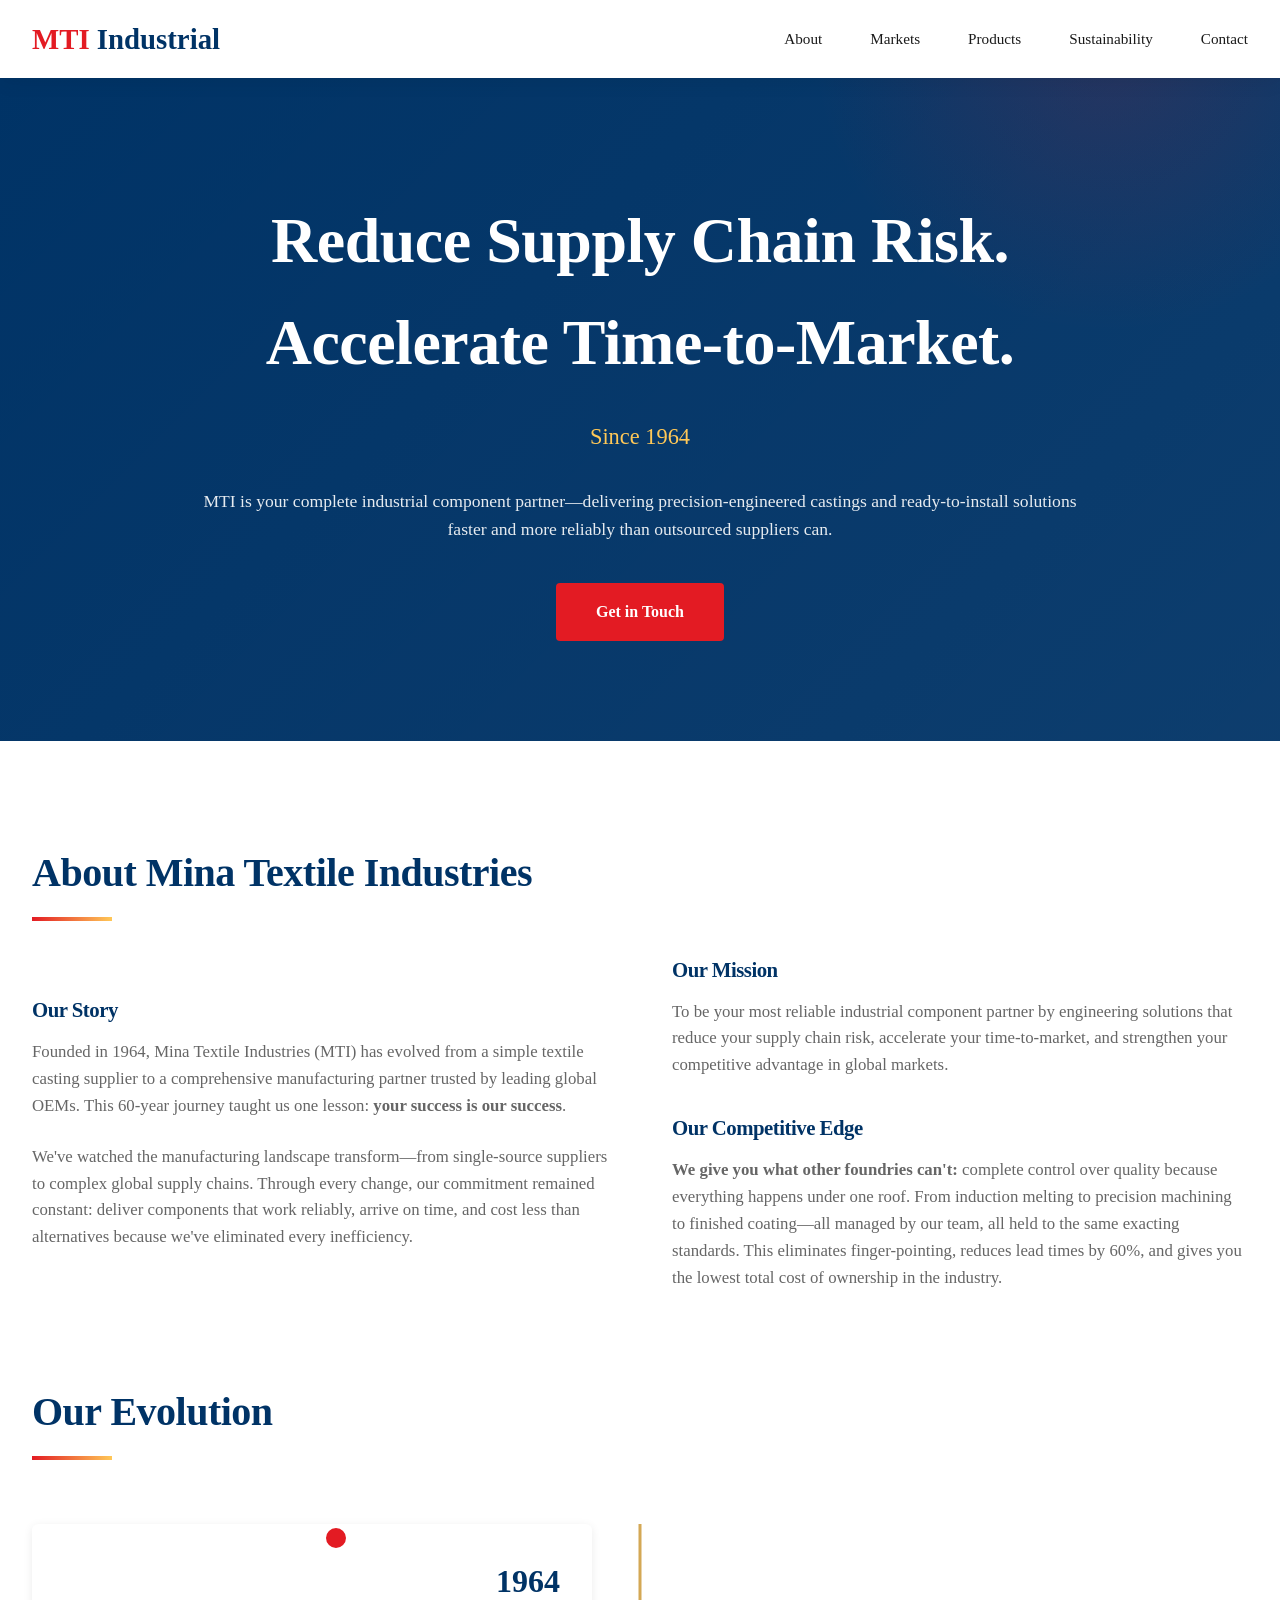
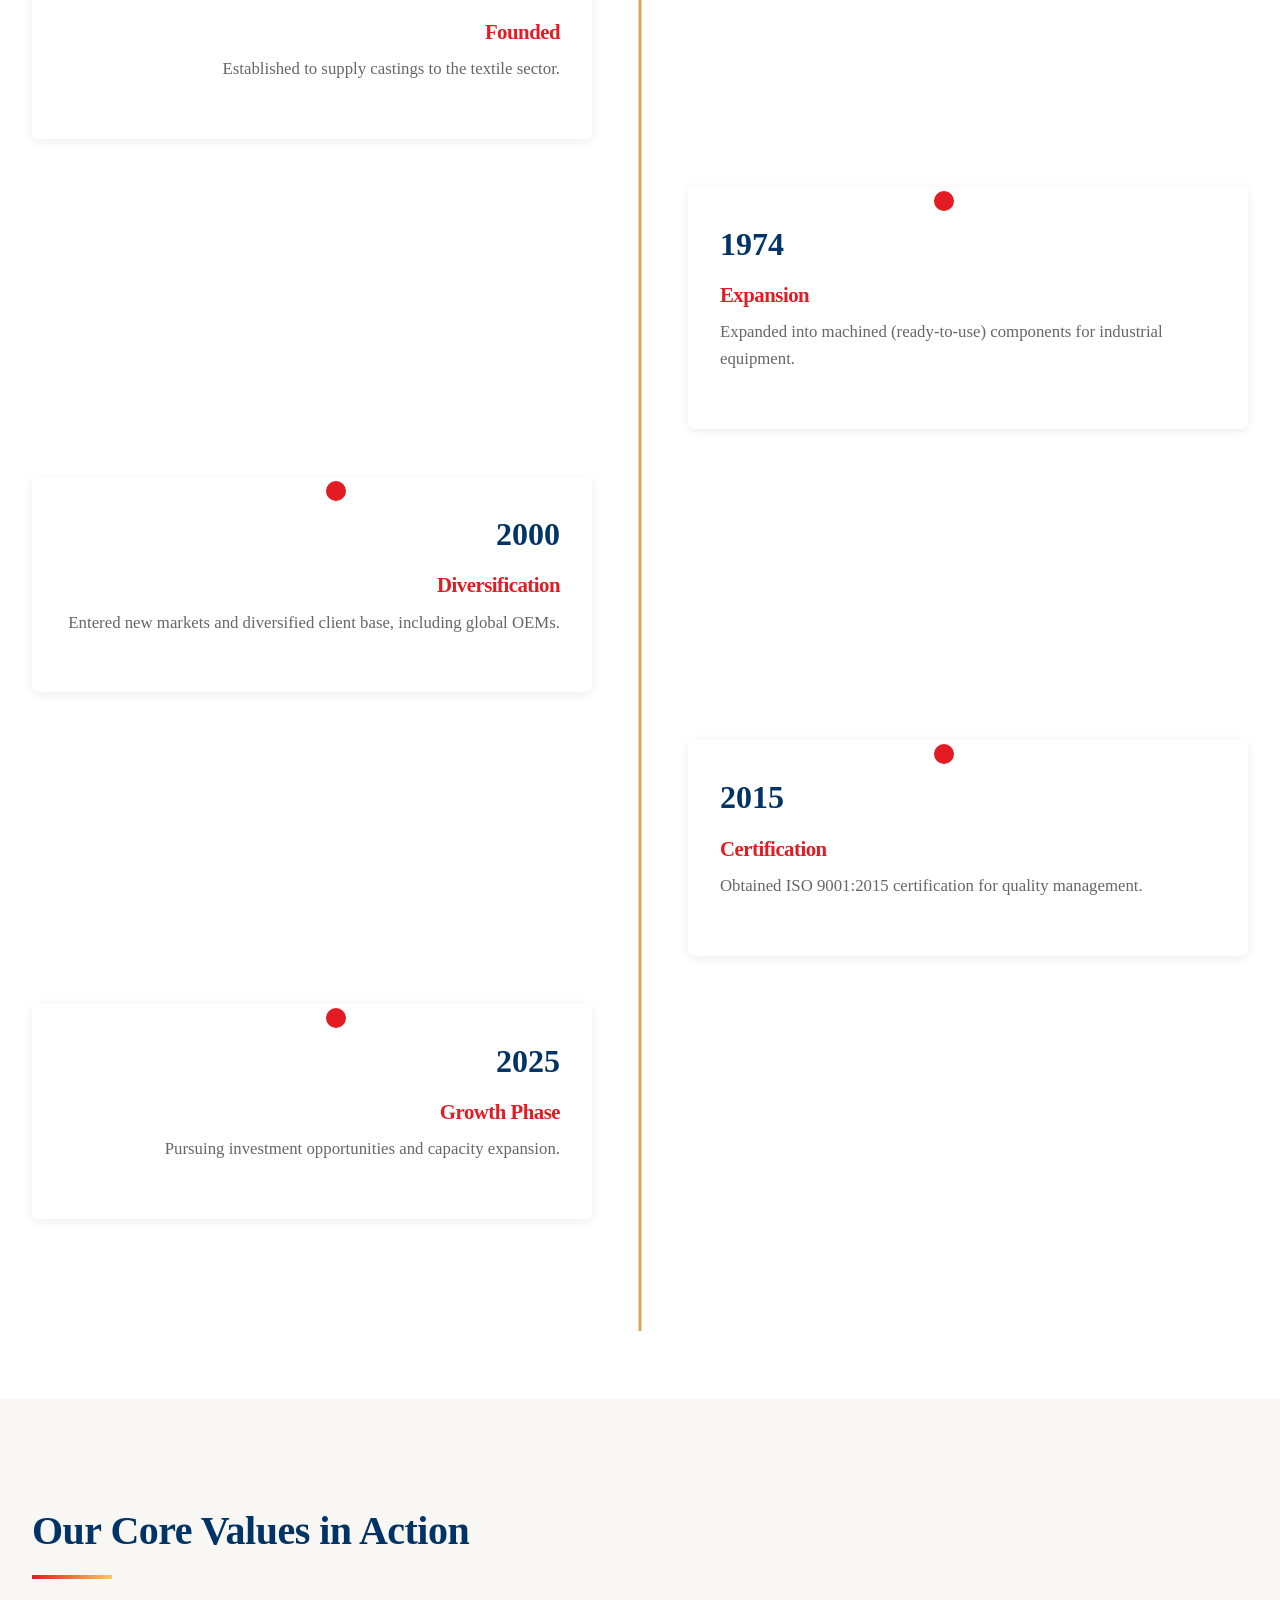
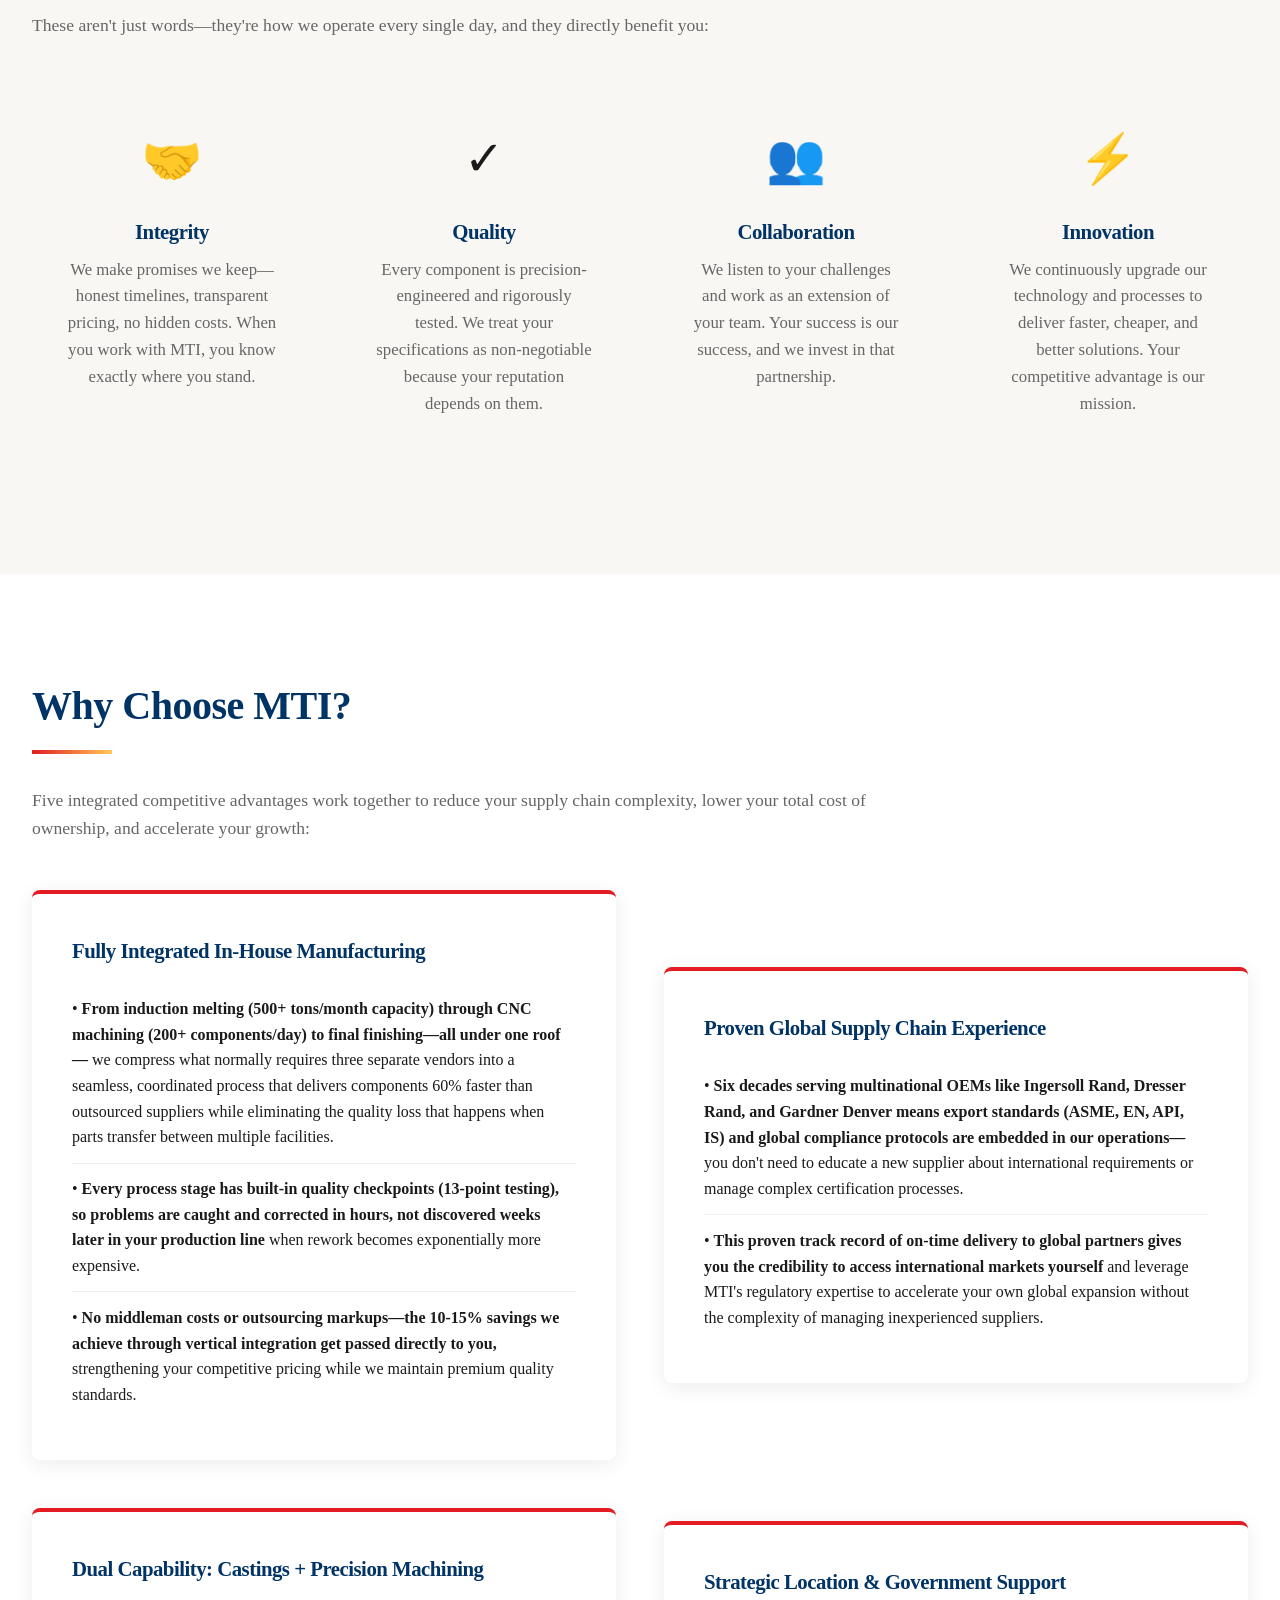
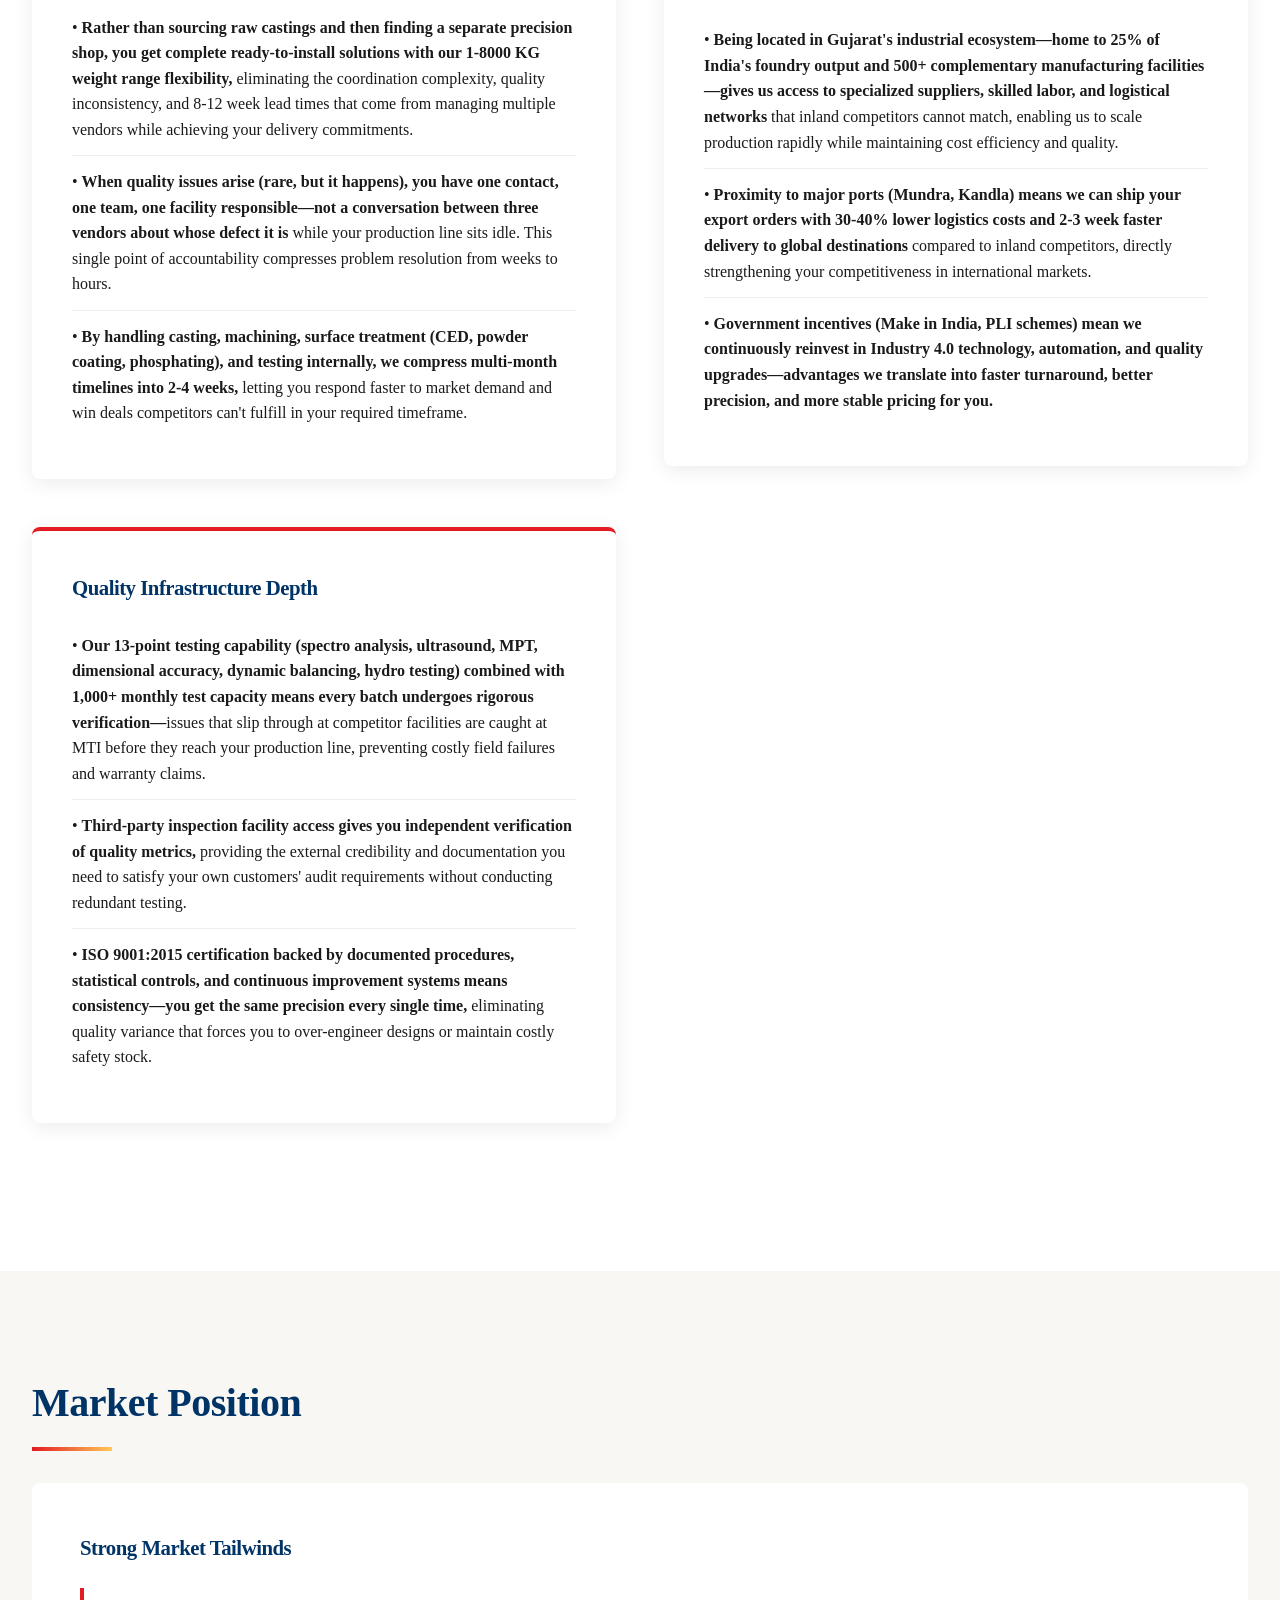
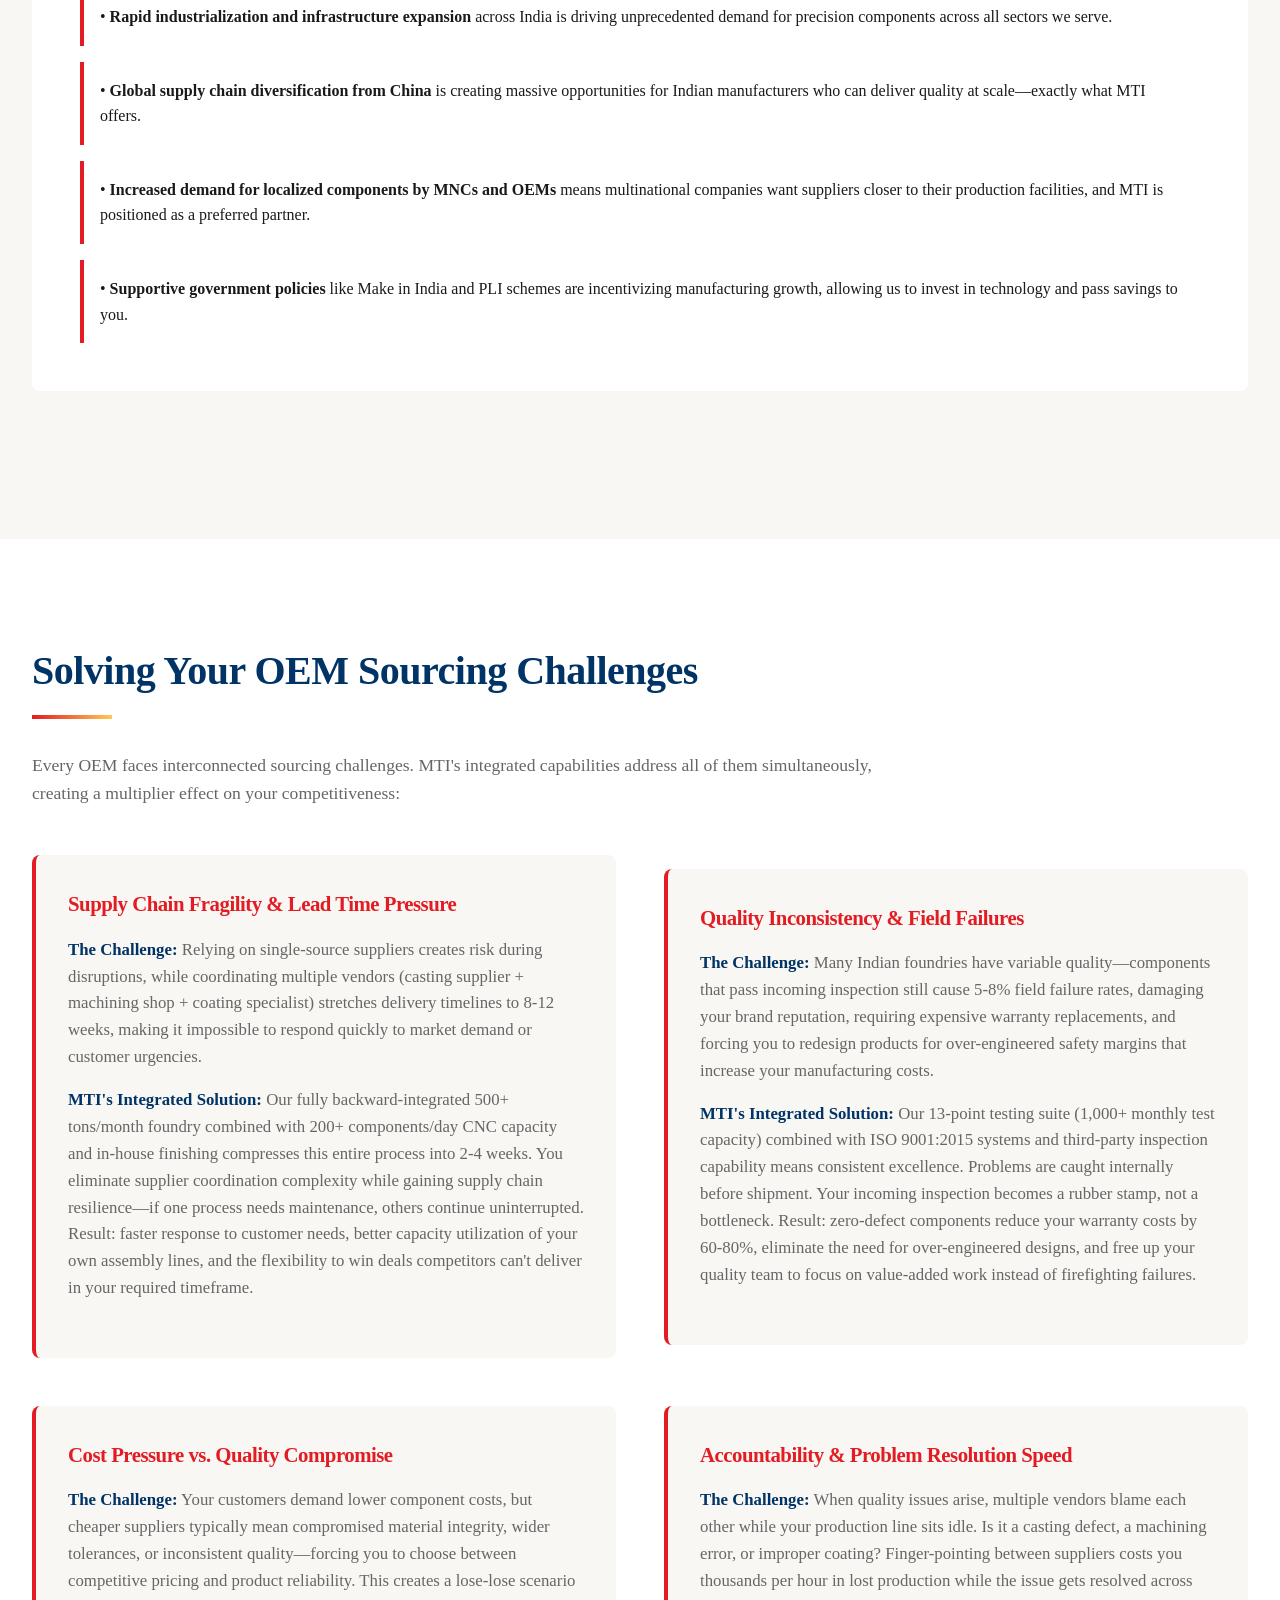
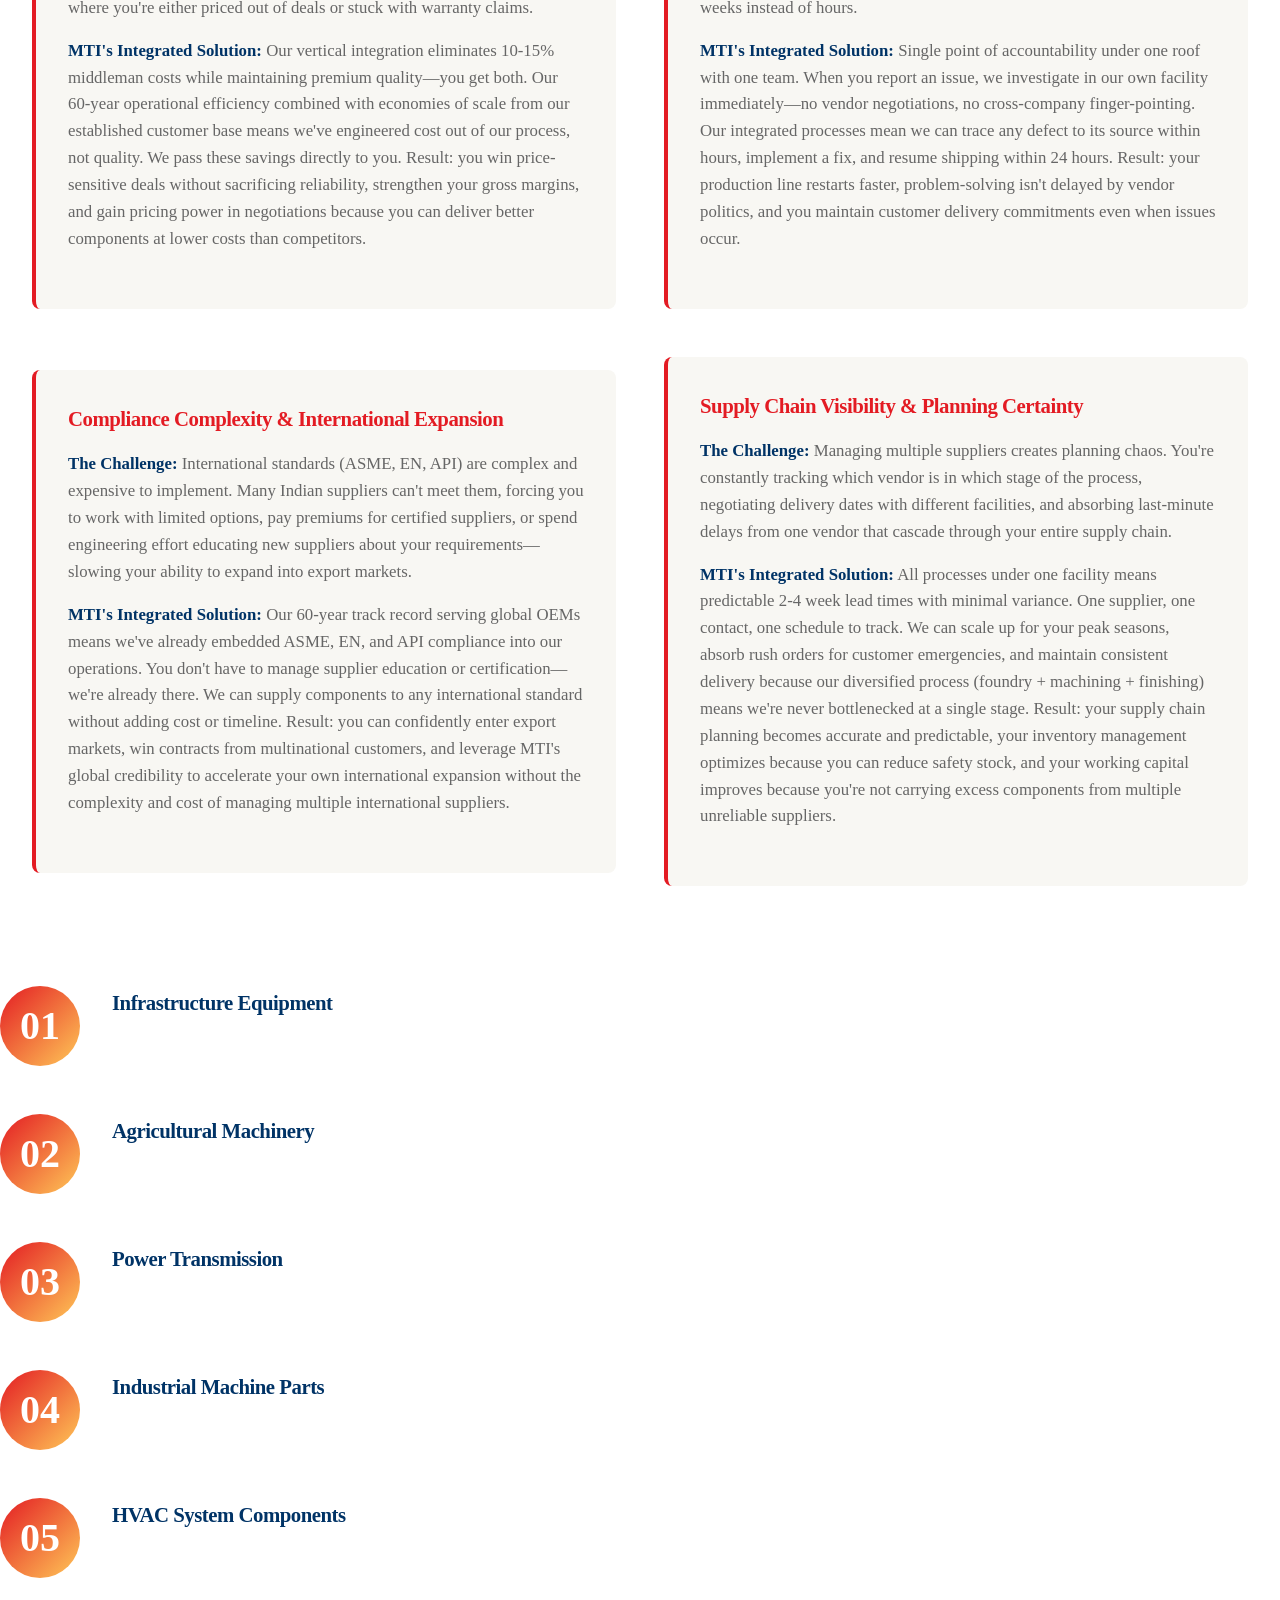
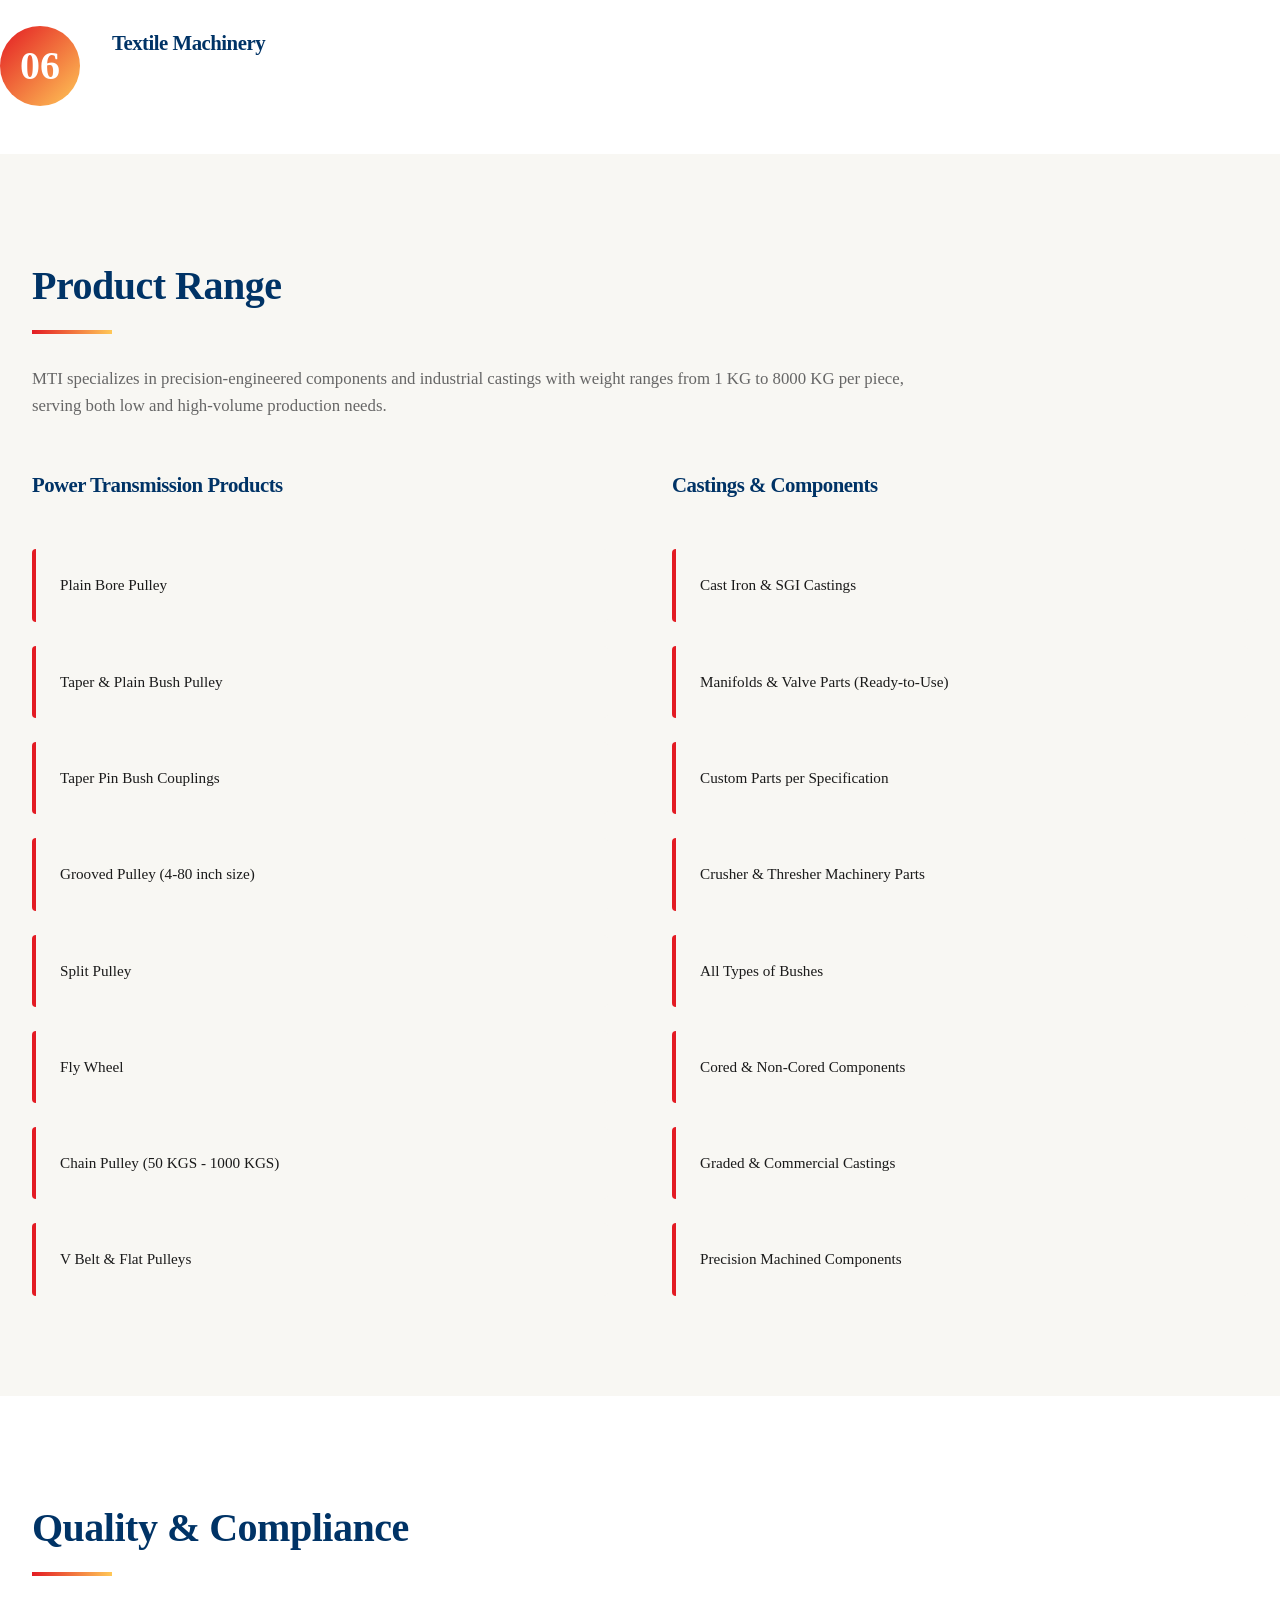
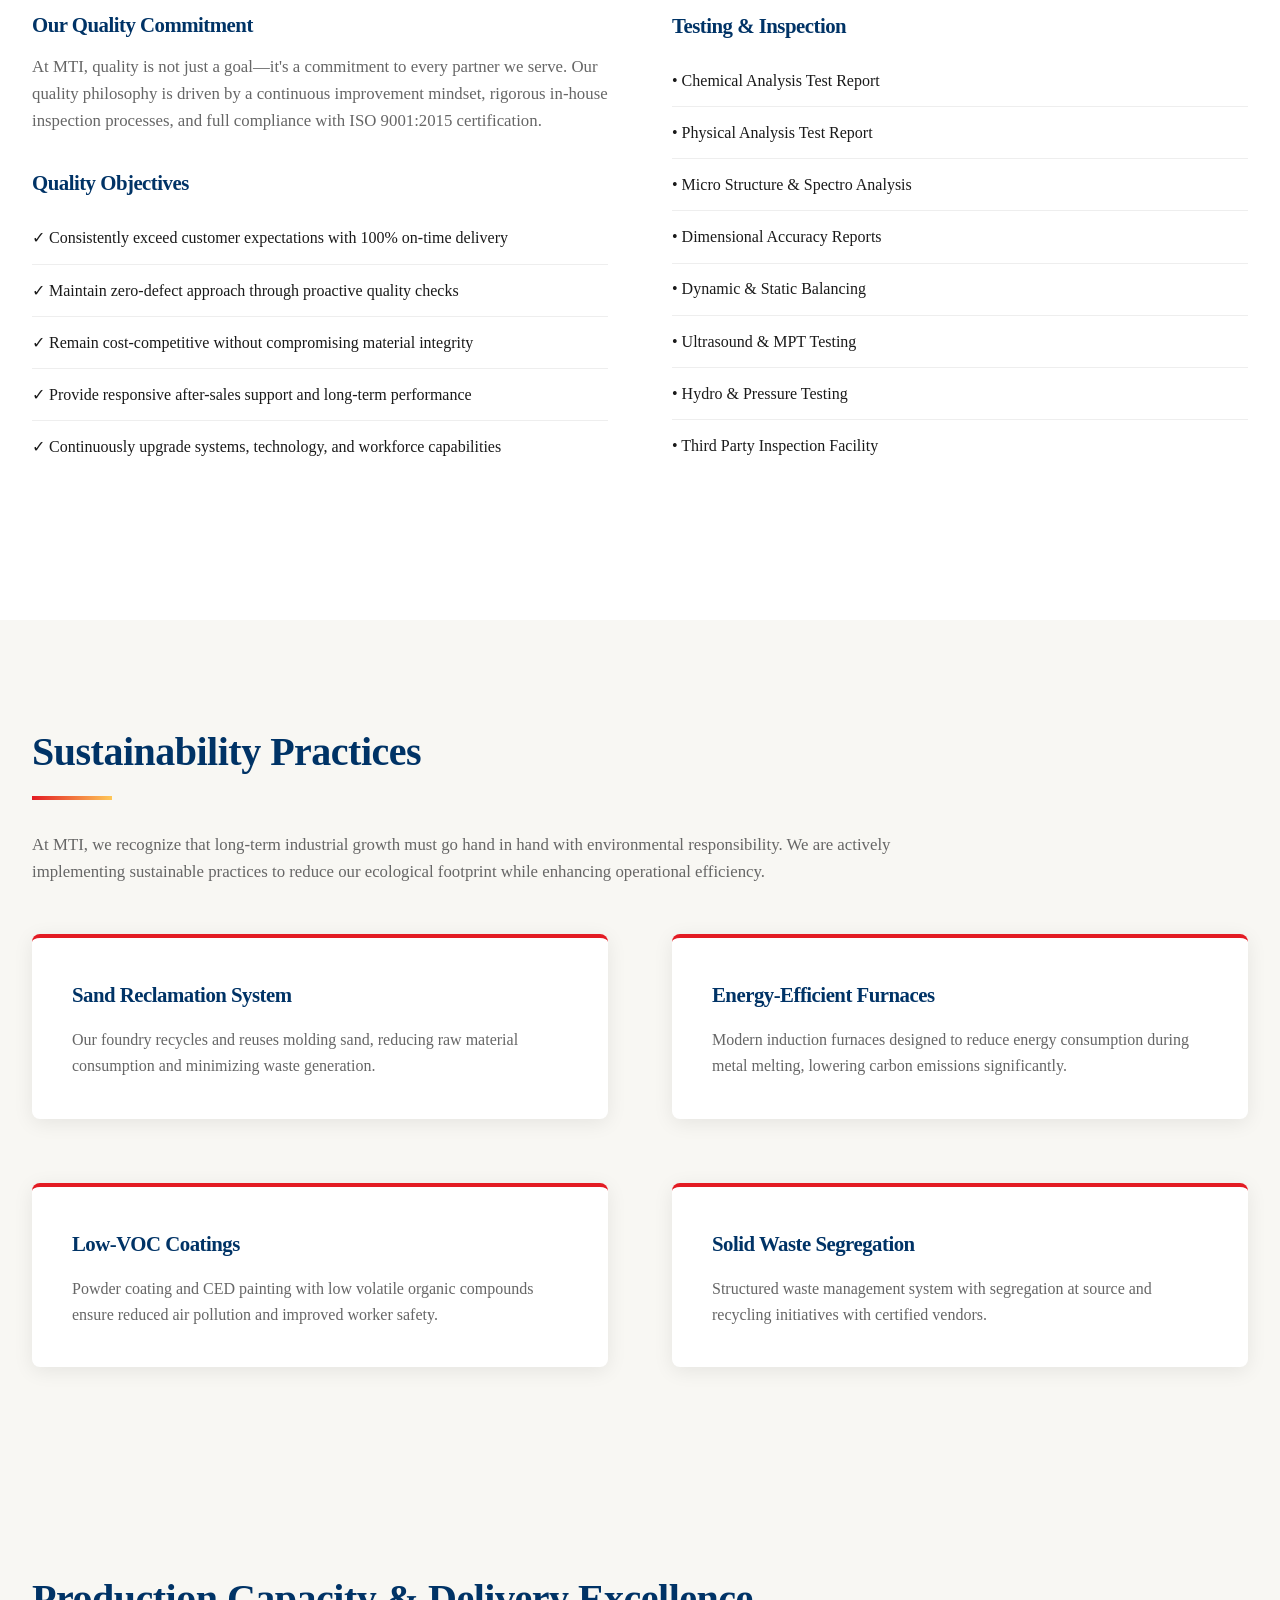
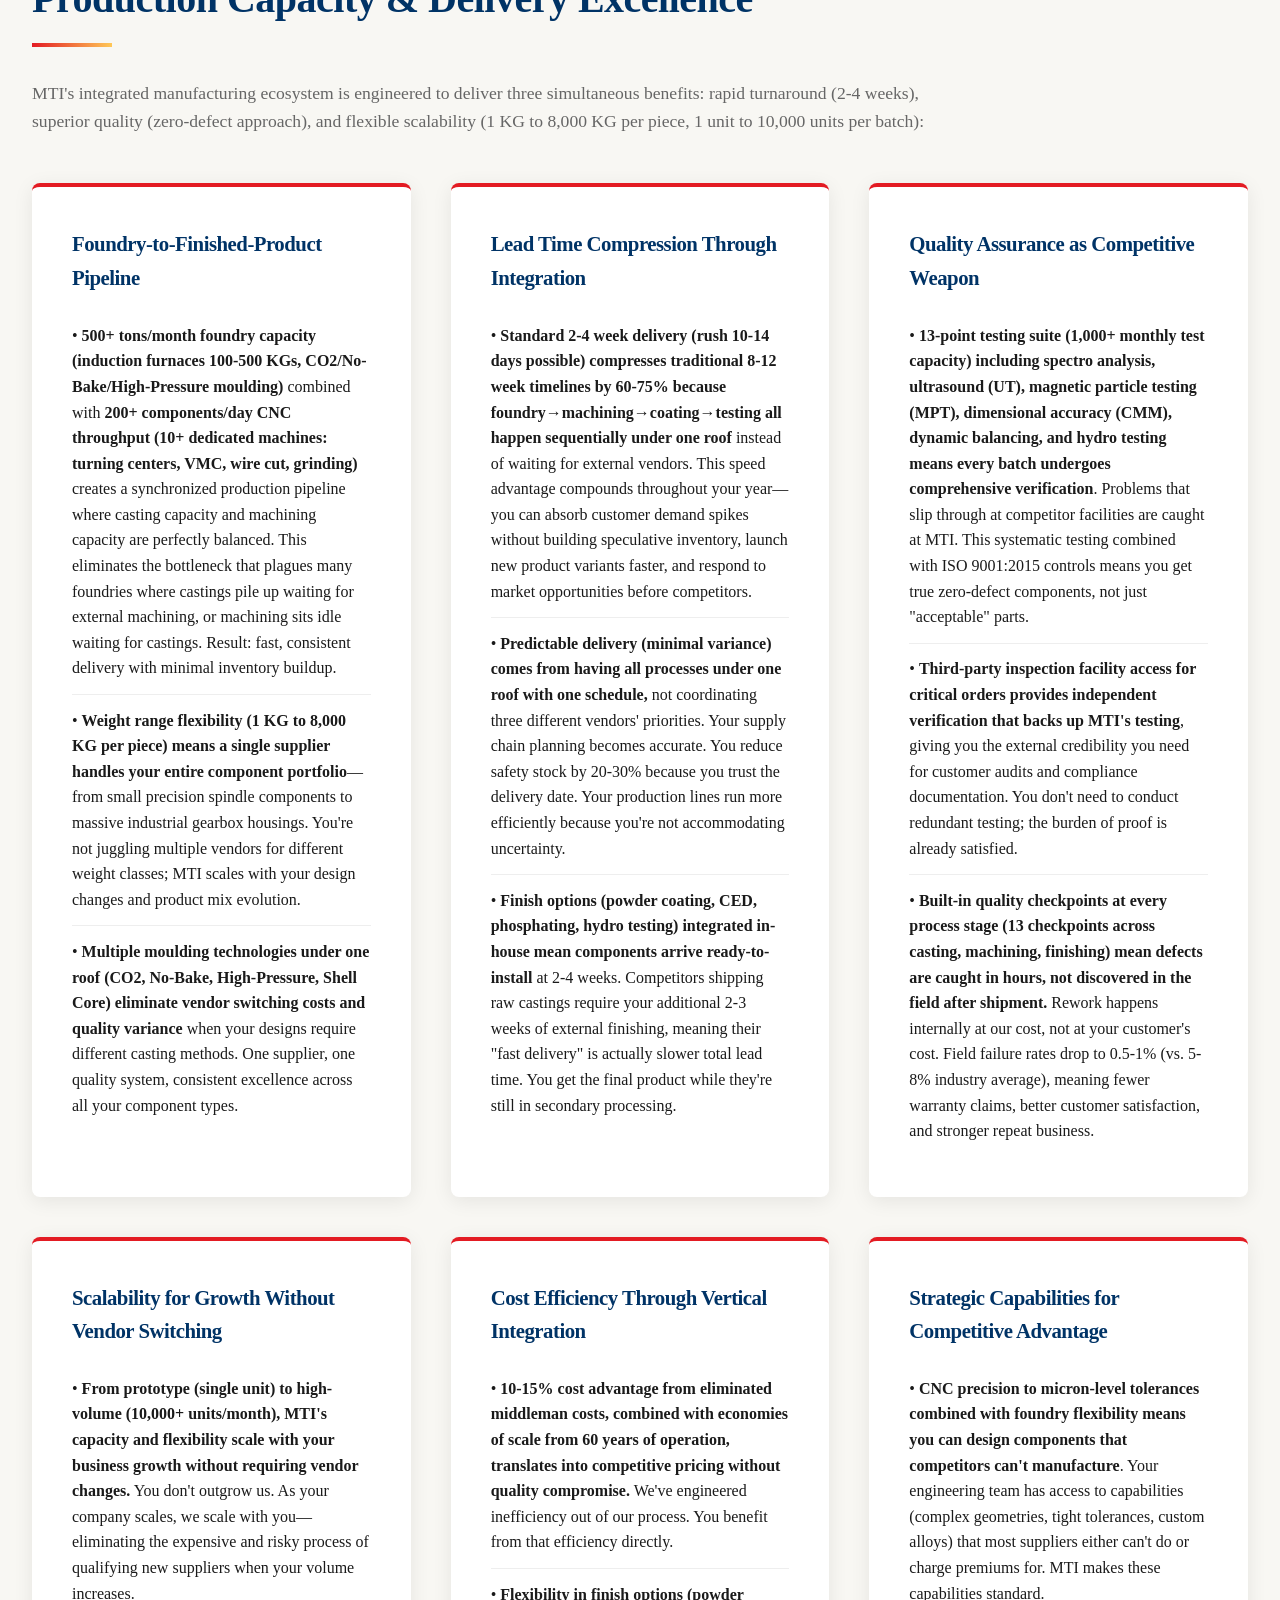
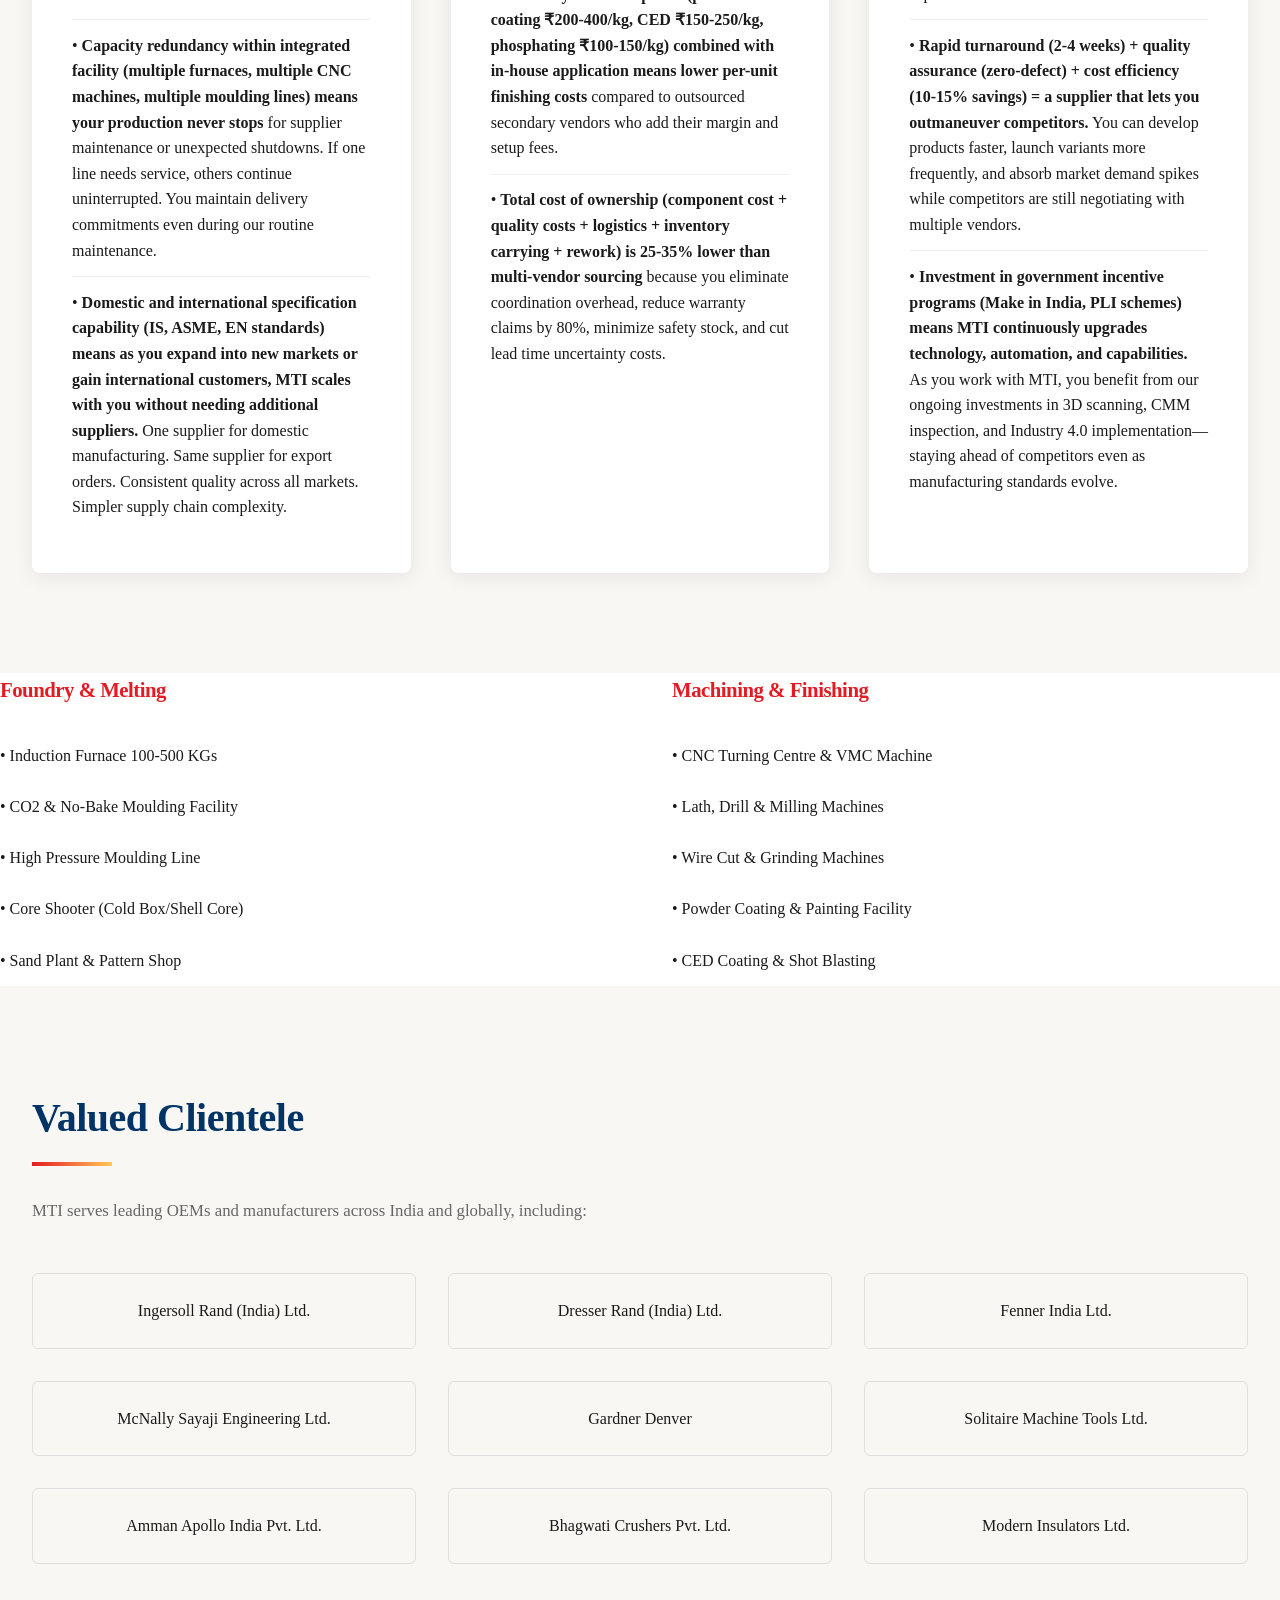
==== index.html @ b4ced125 "Rename mti-website.html to index.html" ====
<!DOCTYPE html>
<html lang="en">
<head>
    <meta charset="UTF-8">
    <meta name="viewport" content="width=device-width, initial-scale=1.0">
    <title>Mina Textile Industries - Precision Engineering & Industrial Castings</title>
    <style>
        * {
            margin: 0;
            padding: 0;
            box-sizing: border-box;
        }

        :root {
            --red: #E31B23;
            --blue: #003366;
            --gold: #D4A855;
            --light-gold: #FFC857;
            --dark-bg: #f8f7f3;
            --white: #ffffff;
            --text-dark: #1a1a1a;
            --text-light: #666;
        }

        body {
            font-family: 'Georgia', serif;
            line-height: 1.6;
            color: var(--text-dark);
            background: var(--white);
            overflow-x: hidden;
        }

        /* Typography */
        h1, h2, h3 {
            font-weight: 700;
            letter-spacing: -0.5px;
        }

        h1 {
            font-size: 3.5rem;
            color: var(--blue);
            margin-bottom: 1rem;
        }

        h2 {
            font-size: 2.5rem;
            color: var(--blue);
            margin-bottom: 2rem;
            position: relative;
            padding-bottom: 1rem;
        }

        h2::after {
            content: '';
            position: absolute;
            bottom: 0;
            left: 0;
            width: 80px;
            height: 4px;
            background: linear-gradient(90deg, var(--red) 0%, var(--light-gold) 100%);
        }

        h3 {
            font-size: 1.3rem;
            color: var(--blue);
            margin-bottom: 0.8rem;
        }

        p {
            font-size: 1.05rem;
            color: var(--text-light);
            margin-bottom: 1.5rem;
        }

        /* Navigation */
        nav {
            position: fixed;
            top: 0;
            width: 100%;
            background: var(--white);
            box-shadow: 0 2px 20px rgba(0,0,0,0.08);
            z-index: 1000;
            padding: 1rem 0;
        }

        .nav-container {
            max-width: 1400px;
            margin: 0 auto;
            padding: 0 2rem;
            display: flex;
            justify-content: space-between;
            align-items: center;
        }

        .logo {
            font-size: 1.8rem;
            font-weight: 800;
            color: var(--red);
            text-decoration: none;
        }

        .logo span {
            color: var(--blue);
        }

        nav ul {
            display: flex;
            list-style: none;
            gap: 3rem;
        }

        nav a {
            text-decoration: none;
            color: var(--text-dark);
            font-weight: 500;
            transition: color 0.3s;
            font-size: 0.95rem;
        }

        nav a:hover {
            color: var(--red);
        }

        /* Hero Section */
        .hero {
            margin-top: 70px;
            background: linear-gradient(135deg, var(--blue) 0%, rgba(0,51,102,0.95) 100%),
                        url('data:image/svg+xml,<svg xmlns="http://www.w3.org/2000/svg" viewBox="0 0 1200 600"><defs><pattern id="grid" width="40" height="40" patternUnits="userSpaceOnUse"><path d="M 40 0 L 0 0 0 40" fill="none" stroke="rgba(255,255,255,0.05)" stroke-width="1"/></pattern></defs><rect width="1200" height="600" fill="url(%23grid)"/></svg>');
            color: var(--white);
            padding: 120px 2rem 100px;
            text-align: center;
            position: relative;
            overflow: hidden;
        }

        .hero::before {
            content: '';
            position: absolute;
            top: -50%;
            right: -10%;
            width: 600px;
            height: 600px;
            background: radial-gradient(circle, rgba(227, 27, 35, 0.15) 0%, transparent 70%);
            border-radius: 50%;
            animation: float 6s ease-in-out infinite;
        }

        @keyframes float {
            0%, 100% { transform: translateY(0px); }
            50% { transform: translateY(-30px); }
        }

        .hero-content {
            max-width: 900px;
            margin: 0 auto;
            position: relative;
            z-index: 1;
        }

        .hero h1 {
            color: var(--white);
            font-size: 4rem;
            margin-bottom: 1.5rem;
            animation: slideUp 0.8s ease-out;
        }

        .hero .subtitle {
            font-size: 1.4rem;
            color: var(--light-gold);
            margin-bottom: 2rem;
            animation: slideUp 0.8s ease-out 0.2s both;
        }

        .hero p {
            color: rgba(255,255,255,0.9);
            font-size: 1.1rem;
            margin-bottom: 2.5rem;
            animation: slideUp 0.8s ease-out 0.4s both;
        }

        @keyframes slideUp {
            from {
                opacity: 0;
                transform: translateY(30px);
            }
            to {
                opacity: 1;
                transform: translateY(0);
            }
        }

        .cta-button {
            display: inline-block;
            padding: 16px 40px;
            background: var(--red);
            color: var(--white);
            text-decoration: none;
            border-radius: 4px;
            font-weight: 600;
            transition: all 0.3s;
            animation: slideUp 0.8s ease-out 0.6s both;
        }

        .cta-button:hover {
            background: #c91a1f;
            transform: translateY(-2px);
            box-shadow: 0 10px 30px rgba(227, 27, 35, 0.3);
        }

        /* Container */
        .container {
            max-width: 1400px;
            margin: 0 auto;
            padding: 0 2rem;
        }

        .section {
            padding: 100px 0;
        }

        .section-alt {
            background: var(--dark-bg);
        }

        /* Grid Layouts */
        .grid-2 {
            display: grid;
            grid-template-columns: 1fr 1fr;
            gap: 4rem;
            align-items: center;
        }

        .grid-3 {
            display: grid;
            grid-template-columns: repeat(3, 1fr);
            gap: 2.5rem;
        }

        .grid-6 {
            display: grid;
            grid-template-columns: repeat(3, 1fr);
            gap: 2rem;
        }

        /* Cards */
        .card {
            background: var(--white);
            padding: 2.5rem;
            border-radius: 8px;
            box-shadow: 0 4px 20px rgba(0,0,0,0.08);
            transition: all 0.3s;
            border-top: 4px solid var(--red);
        }

        .card:hover {
            transform: translateY(-8px);
            box-shadow: 0 12px 40px rgba(0,0,0,0.12);
        }

        .card h3 {
            margin-bottom: 1rem;
            color: var(--blue);
        }

        .card p {
            font-size: 1rem;
            margin-bottom: 0;
        }

        /* Feature with number */
        .feature-number {
            display: flex;
            gap: 2rem;
            margin-bottom: 3rem;
        }

        .feature-number .number {
            background: linear-gradient(135deg, var(--red), var(--light-gold));
            color: var(--white);
            width: 80px;
            height: 80px;
            border-radius: 50%;
            display: flex;
            align-items: center;
            justify-content: center;
            font-size: 2.5rem;
            font-weight: bold;
            flex-shrink: 0;
        }

        .feature-number .text h3 {
            margin-top: 0;
        }

        /* Timeline */
        .timeline {
            position: relative;
            padding: 2rem 0;
        }

        .timeline::before {
            content: '';
            position: absolute;
            left: 50%;
            transform: translateX(-50%);
            width: 3px;
            height: 100%;
            background: var(--gold);
        }

        .timeline-item {
            margin-bottom: 3rem;
            position: relative;
        }

        .timeline-item:nth-child(odd) {
            margin-left: 0;
            margin-right: 50%;
            padding-right: 3rem;
            text-align: right;
        }

        .timeline-item:nth-child(even) {
            margin-left: 50%;
            margin-right: 0;
            padding-left: 3rem;
            text-align: left;
        }

        .timeline-item::before {
            content: '';
            position: absolute;
            width: 20px;
            height: 20px;
            background: var(--red);
            border: 4px solid var(--white);
            border-radius: 50%;
            top: 0;
            left: 50%;
            transform: translateX(-50%);
            z-index: 1;
        }

        .timeline-content {
            background: var(--white);
            padding: 2rem;
            border-radius: 6px;
            box-shadow: 0 2px 10px rgba(0,0,0,0.08);
        }

        .timeline-content h3 {
            color: var(--red);
            margin-bottom: 0.5rem;
        }

        .timeline-year {
            font-size: 2rem;
            font-weight: bold;
            color: var(--blue);
            margin-bottom: 0.5rem;
        }

        /* Values Grid */
        .values-grid {
            display: grid;
            grid-template-columns: repeat(4, 1fr);
            gap: 2rem;
        }

        .value-item {
            text-align: center;
            padding: 2rem;
        }

        .value-icon {
            font-size: 3rem;
            margin-bottom: 1rem;
            height: 80px;
            display: flex;
            align-items: center;
            justify-content: center;
        }

        .value-item h3 {
            color: var(--blue);
            margin-bottom: 0.5rem;
        }

        /* Product List */
        .product-column {
            display: grid;
            gap: 1.5rem;
        }

        .product-item {
            padding: 1.5rem;
            background: var(--dark-bg);
            border-left: 4px solid var(--red);
            border-radius: 4px;
            font-size: 0.95rem;
        }

        .product-item strong {
            color: var(--blue);
        }

        /* Client List */
        .client-grid {
            display: grid;
            grid-template-columns: repeat(3, 1fr);
            gap: 2rem;
        }

        .client-item {
            padding: 1.5rem;
            background: var(--dark-bg);
            text-align: center;
            border-radius: 6px;
            font-weight: 500;
            color: var(--text-dark);
            border: 1px solid #e0e0e0;
        }

        /* Footer */
        footer {
            background: var(--blue);
            color: var(--white);
            padding: 4rem 2rem;
            margin-top: 100px;
        }

        .footer-content {
            max-width: 1400px;
            margin: 0 auto;
            display: grid;
            grid-template-columns: repeat(3, 1fr);
            gap: 4rem;
            margin-bottom: 3rem;
        }

        .footer-section h3 {
            color: var(--light-gold);
            margin-bottom: 1.5rem;
        }

        .footer-section ul {
            list-style: none;
        }

        .footer-section ul li {
            margin-bottom: 0.8rem;
        }

        .footer-section a {
            color: rgba(255,255,255,0.8);
            text-decoration: none;
            transition: color 0.3s;
        }

        .footer-section a:hover {
            color: var(--light-gold);
        }

        .footer-bottom {
            border-top: 1px solid rgba(255,255,255,0.2);
            padding-top: 2rem;
            text-align: center;
            font-size: 0.9rem;
        }

        /* Responsive */
        @media (max-width: 768px) {
            h1 { font-size: 2.5rem; }
            h2 { font-size: 1.8rem; }
            
            .grid-2, .grid-3, .grid-6 {
                grid-template-columns: 1fr;
            }

            .values-grid {
                grid-template-columns: repeat(2, 1fr);
            }

            .client-grid {
                grid-template-columns: 1fr;
            }

            nav ul {
                gap: 1.5rem;
            }

            .timeline::before {
                left: 20px;
            }

            .timeline-item, .timeline-item:nth-child(odd), .timeline-item:nth-child(even) {
                margin: 0;
                padding-left: 80px;
                text-align: left;
            }

            .timeline-item::before {
                left: 0;
            }

            .footer-content {
                grid-template-columns: 1fr;
            }
        }
    </style>
</head>
<body>
    <!-- Navigation -->
    <nav>
        <div class="nav-container">
            <a href="#" class="logo">MTI <span>Industrial</span></a>
            <ul>
                <li><a href="#about">About</a></li>
                <li><a href="#markets">Markets</a></li>
                <li><a href="#products">Products</a></li>
                <li><a href="#sustainability">Sustainability</a></li>
                <li><a href="#contact">Contact</a></li>
            </ul>
        </div>
    </nav>

    <!-- Hero Section -->
    <section class="hero">
        <div class="hero-content">
            <h1>Reduce Supply Chain Risk. Accelerate Time-to-Market.</h1>
            <p class="subtitle">Since 1964</p>
            <p>MTI is your complete industrial component partner—delivering precision-engineered castings and ready-to-install solutions faster and more reliably than outsourced suppliers can.</p>
            <a href="#contact" class="cta-button">Get in Touch</a>
        </div>
    </section>

    <!-- About Section -->
    <section class="section" id="about">
        <div class="container">
            <h2>About Mina Textile Industries</h2>
            
            <div class="grid-2" style="margin-bottom: 4rem;">
                <div>
                    <h3>Our Story</h3>
                    <p>Founded in 1964, Mina Textile Industries (MTI) has evolved from a simple textile casting supplier to a comprehensive manufacturing partner trusted by leading global OEMs. This 60-year journey taught us one lesson: <strong>your success is our success</strong>.</p>
                    <p>We've watched the manufacturing landscape transform—from single-source suppliers to complex global supply chains. Through every change, our commitment remained constant: deliver components that work reliably, arrive on time, and cost less than alternatives because we've eliminated every inefficiency.</p>
                </div>
                <div>
                    <h3>Our Mission</h3>
                    <p>To be your most reliable industrial component partner by engineering solutions that reduce your supply chain risk, accelerate your time-to-market, and strengthen your competitive advantage in global markets.</p>
                    <h3 style="margin-top: 2rem;">Our Competitive Edge</h3>
                    <p><strong>We give you what other foundries can't:</strong> complete control over quality because everything happens under one roof. From induction melting to precision machining to finished coating—all managed by our team, all held to the same exacting standards. This eliminates finger-pointing, reduces lead times by 60%, and gives you the lowest total cost of ownership in the industry.</p>
                </div>
            </div>

            <h2>Our Evolution</h2>
            <div class="timeline">
                <div class="timeline-item">
                    <div class="timeline-content">
                        <div class="timeline-year">1964</div>
                        <h3>Founded</h3>
                        <p>Established to supply castings to the textile sector.</p>
                    </div>
                </div>

                <div class="timeline-item">
                    <div class="timeline-content">
                        <div class="timeline-year">1974</div>
                        <h3>Expansion</h3>
                        <p>Expanded into machined (ready-to-use) components for industrial equipment.</p>
                    </div>
                </div>

                <div class="timeline-item">
                    <div class="timeline-content">
                        <div class="timeline-year">2000</div>
                        <h3>Diversification</h3>
                        <p>Entered new markets and diversified client base, including global OEMs.</p>
                    </div>
                </div>

                <div class="timeline-item">
                    <div class="timeline-content">
                        <div class="timeline-year">2015</div>
                        <h3>Certification</h3>
                        <p>Obtained ISO 9001:2015 certification for quality management.</p>
                    </div>
                </div>

                <div class="timeline-item">
                    <div class="timeline-content">
                        <div class="timeline-year">2025</div>
                        <h3>Growth Phase</h3>
                        <p>Pursuing investment opportunities and capacity expansion.</p>
                    </div>
                </div>
            </div>
        </div>
    </section>

    <!-- How We Deliver Section -->
    <section class="section section-alt">
        <div class="container">
            <h2>Our Core Values in Action</h2>
            <p style="max-width: 900px; margin-bottom: 3rem; font-size: 1.1rem;">These aren't just words—they're how we operate every single day, and they directly benefit you:</p>
            <div class="values-grid">
                <div class="value-item">
                    <div class="value-icon">🤝</div>
                    <h3>Integrity</h3>
                    <p>We make promises we keep—honest timelines, transparent pricing, no hidden costs. When you work with MTI, you know exactly where you stand.</p>
                </div>
                <div class="value-item">
                    <div class="value-icon">✓</div>
                    <h3>Quality</h3>
                    <p>Every component is precision-engineered and rigorously tested. We treat your specifications as non-negotiable because your reputation depends on them.</p>
                </div>
                <div class="value-item">
                    <div class="value-icon">👥</div>
                    <h3>Collaboration</h3>
                    <p>We listen to your challenges and work as an extension of your team. Your success is our success, and we invest in that partnership.</p>
                </div>
                <div class="value-item">
                    <div class="value-icon">⚡</div>
                    <h3>Innovation</h3>
                    <p>We continuously upgrade our technology and processes to deliver faster, cheaper, and better solutions. Your competitive advantage is our mission.</p>
                </div>
            </div>
        </div>
    </section>



    <!-- Why Choose MTI Section -->
    <section class="section">
        <div class="container">
            <h2>Why Choose MTI?</h2>
            <p style="max-width: 900px; margin-bottom: 3rem; font-size: 1.1rem;">Five integrated competitive advantages work together to reduce your supply chain complexity, lower your total cost of ownership, and accelerate your growth:</p>
            
            <div class="grid-2" style="gap: 3rem; margin-bottom: 3rem;">
                <div class="card">
                    <h3>Fully Integrated In-House Manufacturing</h3>
                    <ul style="list-style: none; padding: 0; margin: 0;">
                        <li style="padding: 0.8rem 0; border-bottom: 1px solid #eee;">• <strong>From induction melting (500+ tons/month capacity) through CNC machining (200+ components/day) to final finishing—all under one roof—</strong> we compress what normally requires three separate vendors into a seamless, coordinated process that delivers components 60% faster than outsourced suppliers while eliminating the quality loss that happens when parts transfer between multiple facilities.</li>
                        <li style="padding: 0.8rem 0; border-bottom: 1px solid #eee;">• <strong>Every process stage has built-in quality checkpoints (13-point testing), so problems are caught and corrected in hours, not discovered weeks later in your production line</strong> when rework becomes exponentially more expensive.</li>
                        <li style="padding: 0.8rem 0;">• <strong>No middleman costs or outsourcing markups—the 10-15% savings we achieve through vertical integration get passed directly to you,</strong> strengthening your competitive pricing while we maintain premium quality standards.</li>
                    </ul>
                </div>

                <div class="card">
                    <h3>Proven Global Supply Chain Experience</h3>
                    <ul style="list-style: none; padding: 0; margin: 0;">
                        <li style="padding: 0.8rem 0; border-bottom: 1px solid #eee;">• <strong>Six decades serving multinational OEMs like Ingersoll Rand, Dresser Rand, and Gardner Denver means export standards (ASME, EN, API, IS) and global compliance protocols are embedded in our operations—</strong>you don't need to educate a new supplier about international requirements or manage complex certification processes.</li>
                        <li style="padding: 0.8rem 0;">• <strong>This proven track record of on-time delivery to global partners gives you the credibility to access international markets yourself</strong> and leverage MTI's regulatory expertise to accelerate your own global expansion without the complexity of managing inexperienced suppliers.</li>
                    </ul>
                </div>

                <div class="card">
                    <h3>Dual Capability: Castings + Precision Machining</h3>
                    <ul style="list-style: none; padding: 0; margin: 0;">
                        <li style="padding: 0.8rem 0; border-bottom: 1px solid #eee;">• <strong>Rather than sourcing raw castings and then finding a separate precision shop, you get complete ready-to-install solutions with our 1-8000 KG weight range flexibility,</strong> eliminating the coordination complexity, quality inconsistency, and 8-12 week lead times that come from managing multiple vendors while achieving your delivery commitments.</li>
                        <li style="padding: 0.8rem 0; border-bottom: 1px solid #eee;">• <strong>When quality issues arise (rare, but it happens), you have one contact, one team, one facility responsible—not a conversation between three vendors about whose defect it is</strong> while your production line sits idle. This single point of accountability compresses problem resolution from weeks to hours.</li>
                        <li style="padding: 0.8rem 0;">• <strong>By handling casting, machining, surface treatment (CED, powder coating, phosphating), and testing internally, we compress multi-month timelines into 2-4 weeks,</strong> letting you respond faster to market demand and win deals competitors can't fulfill in your required timeframe.</li>
                    </ul>
                </div>

                <div class="card">
                    <h3>Strategic Location & Government Support</h3>
                    <ul style="list-style: none; padding: 0; margin: 0;">
                        <li style="padding: 0.8rem 0; border-bottom: 1px solid #eee;">• <strong>Being located in Gujarat's industrial ecosystem—home to 25% of India's foundry output and 500+ complementary manufacturing facilities—gives us access to specialized suppliers, skilled labor, and logistical networks</strong> that inland competitors cannot match, enabling us to scale production rapidly while maintaining cost efficiency and quality.</li>
                        <li style="padding: 0.8rem 0; border-bottom: 1px solid #eee;">• <strong>Proximity to major ports (Mundra, Kandla) means we can ship your export orders with 30-40% lower logistics costs and 2-3 week faster delivery to global destinations</strong> compared to inland competitors, directly strengthening your competitiveness in international markets.</li>
                        <li style="padding: 0.8rem 0;">• <strong>Government incentives (Make in India, PLI schemes) mean we continuously reinvest in Industry 4.0 technology, automation, and quality upgrades—advantages we translate into faster turnaround, better precision, and more stable pricing for you.</strong></li>
                    </ul>
                </div>

                <div class="card">
                    <h3>Quality Infrastructure Depth</h3>
                    <ul style="list-style: none; padding: 0; margin: 0;">
                        <li style="padding: 0.8rem 0; border-bottom: 1px solid #eee;">• <strong>Our 13-point testing capability (spectro analysis, ultrasound, MPT, dimensional accuracy, dynamic balancing, hydro testing) combined with 1,000+ monthly test capacity means every batch undergoes rigorous verification—</strong>issues that slip through at competitor facilities are caught at MTI before they reach your production line, preventing costly field failures and warranty claims.</li>
                        <li style="padding: 0.8rem 0; border-bottom: 1px solid #eee;">• <strong>Third-party inspection facility access gives you independent verification of quality metrics,</strong> providing the external credibility and documentation you need to satisfy your own customers' audit requirements without conducting redundant testing.</li>
                        <li style="padding: 0.8rem 0;">• <strong>ISO 9001:2015 certification backed by documented procedures, statistical controls, and continuous improvement systems means consistency—you get the same precision every single time,</strong> eliminating quality variance that forces you to over-engineer designs or maintain costly safety stock.</li>
                    </ul>
                </div>
            </div>
        </div>
    </section>

    <!-- Market Position Section -->
    <section class="section section-alt" id="markets">
        <div class="container">
            <h2>Market Position</h2>
            
            <div style="background: var(--white); padding: 3rem; border-radius: 8px; margin-bottom: 3rem;">
                <h3 style="color: var(--blue); margin-bottom: 1.5rem;">Strong Market Tailwinds</h3>
                <ul style="list-style: none; padding: 0; gap: 1rem; display: grid;">
                    <li style="padding: 1rem; border-left: 4px solid var(--red);">• <strong>Rapid industrialization and infrastructure expansion</strong> across India is driving unprecedented demand for precision components across all sectors we serve.</li>
                    <li style="padding: 1rem; border-left: 4px solid var(--red);">• <strong>Global supply chain diversification from China</strong> is creating massive opportunities for Indian manufacturers who can deliver quality at scale—exactly what MTI offers.</li>
                    <li style="padding: 1rem; border-left: 4px solid var(--red);">• <strong>Increased demand for localized components by MNCs and OEMs</strong> means multinational companies want suppliers closer to their production facilities, and MTI is positioned as a preferred partner.</li>
                    <li style="padding: 1rem; border-left: 4px solid var(--red);">• <strong>Supportive government policies</strong> like Make in India and PLI schemes are incentivizing manufacturing growth, allowing us to invest in technology and pass savings to you.</li>
                </ul>
            </div>
        </div>
    </section>

    <!-- OEM Solutions Section -->
    <section class="section">
        <div class="container">
            <h2>Solving Your OEM Sourcing Challenges</h2>
            <p style="max-width: 900px; margin-bottom: 3rem; font-size: 1.1rem;">Every OEM faces interconnected sourcing challenges. MTI's integrated capabilities address all of them simultaneously, creating a multiplier effect on your competitiveness:</p>
            
            <div class="grid-2" style="gap: 3rem;">
                <div style="background: var(--dark-bg); padding: 2rem; border-radius: 8px; border-left: 4px solid var(--red);">
                    <h3 style="color: var(--red); margin-bottom: 1rem;">Supply Chain Fragility & Lead Time Pressure</h3>
                    <p style="color: var(--text-light); margin-bottom: 1rem;"><strong style="color: var(--blue);">The Challenge:</strong> Relying on single-source suppliers creates risk during disruptions, while coordinating multiple vendors (casting supplier + machining shop + coating specialist) stretches delivery timelines to 8-12 weeks, making it impossible to respond quickly to market demand or customer urgencies.</p>
                    <p style="color: var(--text-light);"><strong style="color: var(--blue);">MTI's Integrated Solution:</strong> Our fully backward-integrated 500+ tons/month foundry combined with 200+ components/day CNC capacity and in-house finishing compresses this entire process into 2-4 weeks. You eliminate supplier coordination complexity while gaining supply chain resilience—if one process needs maintenance, others continue uninterrupted. Result: faster response to customer needs, better capacity utilization of your own assembly lines, and the flexibility to win deals competitors can't deliver in your required timeframe.</p>
                </div>

                <div style="background: var(--dark-bg); padding: 2rem; border-radius: 8px; border-left: 4px solid var(--red);">
                    <h3 style="color: var(--red); margin-bottom: 1rem;">Quality Inconsistency & Field Failures</h3>
                    <p style="color: var(--text-light); margin-bottom: 1rem;"><strong style="color: var(--blue);">The Challenge:</strong> Many Indian foundries have variable quality—components that pass incoming inspection still cause 5-8% field failure rates, damaging your brand reputation, requiring expensive warranty replacements, and forcing you to redesign products for over-engineered safety margins that increase your manufacturing costs.</p>
                    <p style="color: var(--text-light);"><strong style="color: var(--blue);">MTI's Integrated Solution:</strong> Our 13-point testing suite (1,000+ monthly test capacity) combined with ISO 9001:2015 systems and third-party inspection capability means consistent excellence. Problems are caught internally before shipment. Your incoming inspection becomes a rubber stamp, not a bottleneck. Result: zero-defect components reduce your warranty costs by 60-80%, eliminate the need for over-engineered designs, and free up your quality team to focus on value-added work instead of firefighting failures.</p>
                </div>

                <div style="background: var(--dark-bg); padding: 2rem; border-radius: 8px; border-left: 4px solid var(--red);">
                    <h3 style="color: var(--red); margin-bottom: 1rem;">Cost Pressure vs. Quality Compromise</h3>
                    <p style="color: var(--text-light); margin-bottom: 1rem;"><strong style="color: var(--blue);">The Challenge:</strong> Your customers demand lower component costs, but cheaper suppliers typically mean compromised material integrity, wider tolerances, or inconsistent quality—forcing you to choose between competitive pricing and product reliability. This creates a lose-lose scenario where you're either priced out of deals or stuck with warranty claims.</p>
                    <p style="color: var(--text-light);"><strong style="color: var(--blue);">MTI's Integrated Solution:</strong> Our vertical integration eliminates 10-15% middleman costs while maintaining premium quality—you get both. Our 60-year operational efficiency combined with economies of scale from our established customer base means we've engineered cost out of our process, not quality. We pass these savings directly to you. Result: you win price-sensitive deals without sacrificing reliability, strengthen your gross margins, and gain pricing power in negotiations because you can deliver better components at lower costs than competitors.</p>
                </div>

                <div style="background: var(--dark-bg); padding: 2rem; border-radius: 8px; border-left: 4px solid var(--red);">
                    <h3 style="color: var(--red); margin-bottom: 1rem;">Accountability & Problem Resolution Speed</h3>
                    <p style="color: var(--text-light); margin-bottom: 1rem;"><strong style="color: var(--blue);">The Challenge:</strong> When quality issues arise, multiple vendors blame each other while your production line sits idle. Is it a casting defect, a machining error, or improper coating? Finger-pointing between suppliers costs you thousands per hour in lost production while the issue gets resolved across weeks instead of hours.</p>
                    <p style="color: var(--text-light);"><strong style="color: var(--blue);">MTI's Integrated Solution:</strong> Single point of accountability under one roof with one team. When you report an issue, we investigate in our own facility immediately—no vendor negotiations, no cross-company finger-pointing. Our integrated processes mean we can trace any defect to its source within hours, implement a fix, and resume shipping within 24 hours. Result: your production line restarts faster, problem-solving isn't delayed by vendor politics, and you maintain customer delivery commitments even when issues occur.</p>
                </div>

                <div style="background: var(--dark-bg); padding: 2rem; border-radius: 8px; border-left: 4px solid var(--red);">
                    <h3 style="color: var(--red); margin-bottom: 1rem;">Compliance Complexity & International Expansion</h3>
                    <p style="color: var(--text-light); margin-bottom: 1rem;"><strong style="color: var(--blue);">The Challenge:</strong> International standards (ASME, EN, API) are complex and expensive to implement. Many Indian suppliers can't meet them, forcing you to work with limited options, pay premiums for certified suppliers, or spend engineering effort educating new suppliers about your requirements—slowing your ability to expand into export markets.</p>
                    <p style="color: var(--text-light);"><strong style="color: var(--blue);">MTI's Integrated Solution:</strong> Our 60-year track record serving global OEMs means we've already embedded ASME, EN, and API compliance into our operations. You don't have to manage supplier education or certification—we're already there. We can supply components to any international standard without adding cost or timeline. Result: you can confidently enter export markets, win contracts from multinational customers, and leverage MTI's global credibility to accelerate your own international expansion without the complexity and cost of managing multiple international suppliers.</p>
                </div>

                <div style="background: var(--dark-bg); padding: 2rem; border-radius: 8px; border-left: 4px solid var(--red);">
                    <h3 style="color: var(--red); margin-bottom: 1rem;">Supply Chain Visibility & Planning Certainty</h3>
                    <p style="color: var(--text-light); margin-bottom: 1rem;"><strong style="color: var(--blue);">The Challenge:</strong> Managing multiple suppliers creates planning chaos. You're constantly tracking which vendor is in which stage of the process, negotiating delivery dates with different facilities, and absorbing last-minute delays from one vendor that cascade through your entire supply chain.</p>
                    <p style="color: var(--text-light);"><strong style="color: var(--blue);">MTI's Integrated Solution:</strong> All processes under one facility means predictable 2-4 week lead times with minimal variance. One supplier, one contact, one schedule to track. We can scale up for your peak seasons, absorb rush orders for customer emergencies, and maintain consistent delivery because our diversified process (foundry + machining + finishing) means we're never bottlenecked at a single stage. Result: your supply chain planning becomes accurate and predictable, your inventory management optimizes because you can reduce safety stock, and your working capital improves because you're not carrying excess components from multiple unreliable suppliers.</p>
                </div>
            </div>
        </div>
    </section>
            <div class="grid-3">
                <div class="feature-number">
                    <div class="number">01</div>
                    <div class="text">
                        <h3>Infrastructure Equipment</h3>
                    </div>
                </div>
            </div>
            <div class="grid-3">
                <div class="feature-number">
                    <div class="number">02</div>
                    <div class="text">
                        <h3>Agricultural Machinery</h3>
                    </div>
                </div>
            </div>
            <div class="grid-3">
                <div class="feature-number">
                    <div class="number">03</div>
                    <div class="text">
                        <h3>Power Transmission</h3>
                    </div>
                </div>
            </div>
            <div class="grid-3">
                <div class="feature-number">
                    <div class="number">04</div>
                    <div class="text">
                        <h3>Industrial Machine Parts</h3>
                    </div>
                </div>
            </div>
            <div class="grid-3">
                <div class="feature-number">
                    <div class="number">05</div>
                    <div class="text">
                        <h3>HVAC System Components</h3>
                    </div>
                </div>
            </div>
            <div class="grid-3">
                <div class="feature-number">
                    <div class="number">06</div>
                    <div class="text">
                        <h3>Textile Machinery</h3>
                    </div>
                </div>
            </div>
        </div>
    </section>

    <!-- Products Section -->
    <section class="section section-alt" id="products">
        <div class="container">
            <h2>Product Range</h2>
            <p style="max-width: 900px; margin-bottom: 3rem;">MTI specializes in precision-engineered components and industrial castings with weight ranges from 1 KG to 8000 KG per piece, serving both low and high-volume production needs.</p>
            
            <div class="grid-2">
                <div class="product-column">
                    <h3 style="color: var(--blue); margin-bottom: 1.5rem;">Power Transmission Products</h3>
                    <div class="product-item">Plain Bore Pulley</div>
                    <div class="product-item">Taper & Plain Bush Pulley</div>
                    <div class="product-item">Taper Pin Bush Couplings</div>
                    <div class="product-item">Grooved Pulley (4-80 inch size)</div>
                    <div class="product-item">Split Pulley</div>
                    <div class="product-item">Fly Wheel</div>
                    <div class="product-item">Chain Pulley (50 KGS - 1000 KGS)</div>
                    <div class="product-item">V Belt & Flat Pulleys</div>
                </div>

                <div class="product-column">
                    <h3 style="color: var(--blue); margin-bottom: 1.5rem;">Castings & Components</h3>
                    <div class="product-item">Cast Iron & SGI Castings</div>
                    <div class="product-item">Manifolds & Valve Parts (Ready-to-Use)</div>
                    <div class="product-item">Custom Parts per Specification</div>
                    <div class="product-item">Crusher & Thresher Machinery Parts</div>
                    <div class="product-item">All Types of Bushes</div>
                    <div class="product-item">Cored & Non-Cored Components</div>
                    <div class="product-item">Graded & Commercial Castings</div>
                    <div class="product-item">Precision Machined Components</div>
                </div>
            </div>
        </div>
    </section>

    <!-- Quality Section -->
    <section class="section">
        <div class="container">
            <h2>Quality & Compliance</h2>
            <div class="grid-2" style="margin-bottom: 3rem;">
                <div>
                    <h3>Our Quality Commitment</h3>
                    <p>At MTI, quality is not just a goal—it's a commitment to every partner we serve. Our quality philosophy is driven by a continuous improvement mindset, rigorous in-house inspection processes, and full compliance with ISO 9001:2015 certification.</p>
                    <h3 style="margin-top: 2rem;">Quality Objectives</h3>
                    <ul style="list-style: none; padding: 0;">
                        <li style="padding: 0.8rem 0; border-bottom: 1px solid #eee;">✓ Consistently exceed customer expectations with 100% on-time delivery</li>
                        <li style="padding: 0.8rem 0; border-bottom: 1px solid #eee;">✓ Maintain zero-defect approach through proactive quality checks</li>
                        <li style="padding: 0.8rem 0; border-bottom: 1px solid #eee;">✓ Remain cost-competitive without compromising material integrity</li>
                        <li style="padding: 0.8rem 0; border-bottom: 1px solid #eee;">✓ Provide responsive after-sales support and long-term performance</li>
                        <li style="padding: 0.8rem 0;">✓ Continuously upgrade systems, technology, and workforce capabilities</li>
                    </ul>
                </div>

                <div>
                    <h3>Testing & Inspection</h3>
                    <ul style="list-style: none; padding: 0;">
                        <li style="padding: 0.8rem 0; border-bottom: 1px solid #eee;">• Chemical Analysis Test Report</li>
                        <li style="padding: 0.8rem 0; border-bottom: 1px solid #eee;">• Physical Analysis Test Report</li>
                        <li style="padding: 0.8rem 0; border-bottom: 1px solid #eee;">• Micro Structure & Spectro Analysis</li>
                        <li style="padding: 0.8rem 0; border-bottom: 1px solid #eee;">• Dimensional Accuracy Reports</li>
                        <li style="padding: 0.8rem 0; border-bottom: 1px solid #eee;">• Dynamic & Static Balancing</li>
                        <li style="padding: 0.8rem 0; border-bottom: 1px solid #eee;">• Ultrasound & MPT Testing</li>
                        <li style="padding: 0.8rem 0; border-bottom: 1px solid #eee;">• Hydro & Pressure Testing</li>
                        <li style="padding: 0.8rem 0;">• Third Party Inspection Facility</li>
                    </ul>
                </div>
            </div>
        </div>
    </section>

    <!-- Sustainability Section -->
    <section class="section section-alt" id="sustainability">
        <div class="container">
            <h2>Sustainability Practices</h2>
            <p style="max-width: 900px; margin-bottom: 3rem;">At MTI, we recognize that long-term industrial growth must go hand in hand with environmental responsibility. We are actively implementing sustainable practices to reduce our ecological footprint while enhancing operational efficiency.</p>
            
            <div class="grid-2">
                <div class="card">
                    <h3>Sand Reclamation System</h3>
                    <p>Our foundry recycles and reuses molding sand, reducing raw material consumption and minimizing waste generation.</p>
                </div>
                <div class="card">
                    <h3>Energy-Efficient Furnaces</h3>
                    <p>Modern induction furnaces designed to reduce energy consumption during metal melting, lowering carbon emissions significantly.</p>
                </div>
                <div class="card">
                    <h3>Low-VOC Coatings</h3>
                    <p>Powder coating and CED painting with low volatile organic compounds ensure reduced air pollution and improved worker safety.</p>
                </div>
                <div class="card">
                    <h3>Solid Waste Segregation</h3>
                    <p>Structured waste management system with segregation at source and recycling initiatives with certified vendors.</p>
                </div>
            </div>
        </div>
    </section>

    <!-- Production Capacity Section -->
    <section class="section section-alt">
        <div class="container">
            <h2>Production Capacity & Delivery Excellence</h2>
            <p style="max-width: 900px; margin-bottom: 3rem; font-size: 1.1rem;">MTI's integrated manufacturing ecosystem is engineered to deliver three simultaneous benefits: rapid turnaround (2-4 weeks), superior quality (zero-defect approach), and flexible scalability (1 KG to 8,000 KG per piece, 1 unit to 10,000 units per batch):</p>
            
            <div class="grid-3">
                <div class="card">
                    <h3>Foundry-to-Finished-Product Pipeline</h3>
                    <ul style="list-style: none; padding: 0;">
                        <li style="padding: 0.8rem 0; border-bottom: 1px solid #eee;">• <strong>500+ tons/month foundry capacity (induction furnaces 100-500 KGs, CO2/No-Bake/High-Pressure moulding)</strong> combined with <strong>200+ components/day CNC throughput (10+ dedicated machines: turning centers, VMC, wire cut, grinding)</strong> creates a synchronized production pipeline where casting capacity and machining capacity are perfectly balanced. This eliminates the bottleneck that plagues many foundries where castings pile up waiting for external machining, or machining sits idle waiting for castings. Result: fast, consistent delivery with minimal inventory buildup.</li>
                        <li style="padding: 0.8rem 0; border-bottom: 1px solid #eee;">• <strong>Weight range flexibility (1 KG to 8,000 KG per piece) means a single supplier handles your entire component portfolio</strong>—from small precision spindle components to massive industrial gearbox housings. You're not juggling multiple vendors for different weight classes; MTI scales with your design changes and product mix evolution.</li>
                        <li style="padding: 0.8rem 0;">• <strong>Multiple moulding technologies under one roof (CO2, No-Bake, High-Pressure, Shell Core) eliminate vendor switching costs and quality variance</strong> when your designs require different casting methods. One supplier, one quality system, consistent excellence across all your component types.</li>
                    </ul>
                </div>

                <div class="card">
                    <h3>Lead Time Compression Through Integration</h3>
                    <ul style="list-style: none; padding: 0;">
                        <li style="padding: 0.8rem 0; border-bottom: 1px solid #eee;">• <strong>Standard 2-4 week delivery (rush 10-14 days possible) compresses traditional 8-12 week timelines by 60-75% because foundry→machining→coating→testing all happen sequentially under one roof</strong> instead of waiting for external vendors. This speed advantage compounds throughout your year—you can absorb customer demand spikes without building speculative inventory, launch new product variants faster, and respond to market opportunities before competitors.</li>
                        <li style="padding: 0.8rem 0; border-bottom: 1px solid #eee;">• <strong>Predictable delivery (minimal variance) comes from having all processes under one roof with one schedule,</strong> not coordinating three different vendors' priorities. Your supply chain planning becomes accurate. You reduce safety stock by 20-30% because you trust the delivery date. Your production lines run more efficiently because you're not accommodating uncertainty.</li>
                        <li style="padding: 0.8rem 0;">• <strong>Finish options (powder coating, CED, phosphating, hydro testing) integrated in-house mean components arrive ready-to-install</strong> at 2-4 weeks. Competitors shipping raw castings require your additional 2-3 weeks of external finishing, meaning their "fast delivery" is actually slower total lead time. You get the final product while they're still in secondary processing.</li>
                    </ul>
                </div>

                <div class="card">
                    <h3>Quality Assurance as Competitive Weapon</h3>
                    <ul style="list-style: none; padding: 0;">
                        <li style="padding: 0.8rem 0; border-bottom: 1px solid #eee;">• <strong>13-point testing suite (1,000+ monthly test capacity) including spectro analysis, ultrasound (UT), magnetic particle testing (MPT), dimensional accuracy (CMM), dynamic balancing, and hydro testing means every batch undergoes comprehensive verification</strong>. Problems that slip through at competitor facilities are caught at MTI. This systematic testing combined with ISO 9001:2015 controls means you get true zero-defect components, not just "acceptable" parts.</li>
                        <li style="padding: 0.8rem 0; border-bottom: 1px solid #eee;">• <strong>Third-party inspection facility access for critical orders provides independent verification that backs up MTI's testing</strong>, giving you the external credibility you need for customer audits and compliance documentation. You don't need to conduct redundant testing; the burden of proof is already satisfied.</li>
                        <li style="padding: 0.8rem 0;">• <strong>Built-in quality checkpoints at every process stage (13 checkpoints across casting, machining, finishing) mean defects are caught in hours, not discovered in the field after shipment.</strong> Rework happens internally at our cost, not at your customer's cost. Field failure rates drop to 0.5-1% (vs. 5-8% industry average), meaning fewer warranty claims, better customer satisfaction, and stronger repeat business.</li>
                    </ul>
                </div>

                <div class="card">
                    <h3>Scalability for Growth Without Vendor Switching</h3>
                    <ul style="list-style: none; padding: 0;">
                        <li style="padding: 0.8rem 0; border-bottom: 1px solid #eee;">• <strong>From prototype (single unit) to high-volume (10,000+ units/month), MTI's capacity and flexibility scale with your business growth without requiring vendor changes.</strong> You don't outgrow us. As your company scales, we scale with you—eliminating the expensive and risky process of qualifying new suppliers when your volume increases.</li>
                        <li style="padding: 0.8rem 0; border-bottom: 1px solid #eee;">• <strong>Capacity redundancy within integrated facility (multiple furnaces, multiple CNC machines, multiple moulding lines) means your production never stops</strong> for supplier maintenance or unexpected shutdowns. If one line needs service, others continue uninterrupted. You maintain delivery commitments even during our routine maintenance.</li>
                        <li style="padding: 0.8rem 0;">• <strong>Domestic and international specification capability (IS, ASME, EN standards) means as you expand into new markets or gain international customers, MTI scales with you without needing additional suppliers.</strong> One supplier for domestic manufacturing. Same supplier for export orders. Consistent quality across all markets. Simpler supply chain complexity.</li>
                    </ul>
                </div>

                <div class="card">
                    <h3>Cost Efficiency Through Vertical Integration</h3>
                    <ul style="list-style: none; padding: 0;">
                        <li style="padding: 0.8rem 0; border-bottom: 1px solid #eee;">• <strong>10-15% cost advantage from eliminated middleman costs, combined with economies of scale from 60 years of operation, translates into competitive pricing without quality compromise.</strong> We've engineered inefficiency out of our process. You benefit from that efficiency directly.</li>
                        <li style="padding: 0.8rem 0; border-bottom: 1px solid #eee;">• <strong>Flexibility in finish options (powder coating ₹200-400/kg, CED ₹150-250/kg, phosphating ₹100-150/kg) combined with in-house application means lower per-unit finishing costs</strong> compared to outsourced secondary vendors who add their margin and setup fees.</li>
                        <li style="padding: 0.8rem 0;">• <strong>Total cost of ownership (component cost + quality costs + logistics + inventory carrying + rework) is 25-35% lower than multi-vendor sourcing</strong> because you eliminate coordination overhead, reduce warranty claims by 80%, minimize safety stock, and cut lead time uncertainty costs.</li>
                    </ul>
                </div>

                <div class="card">
                    <h3>Strategic Capabilities for Competitive Advantage</h3>
                    <ul style="list-style: none; padding: 0;">
                        <li style="padding: 0.8rem 0; border-bottom: 1px solid #eee;">• <strong>CNC precision to micron-level tolerances combined with foundry flexibility means you can design components that competitors can't manufacture</strong>. Your engineering team has access to capabilities (complex geometries, tight tolerances, custom alloys) that most suppliers either can't do or charge premiums for. MTI makes these capabilities standard.</li>
                        <li style="padding: 0.8rem 0; border-bottom: 1px solid #eee;">• <strong>Rapid turnaround (2-4 weeks) + quality assurance (zero-defect) + cost efficiency (10-15% savings) = a supplier that lets you outmaneuver competitors.</strong> You can develop products faster, launch variants more frequently, and absorb market demand spikes while competitors are still negotiating with multiple vendors.</li>
                        <li style="padding: 0.8rem 0;">• <strong>Investment in government incentive programs (Make in India, PLI schemes) means MTI continuously upgrades technology, automation, and capabilities.</strong> As you work with MTI, you benefit from our ongoing investments in 3D scanning, CMM inspection, and Industry 4.0 implementation—staying ahead of competitors even as manufacturing standards evolve.</li>
                    </ul>
                </div>
            </div>
        </div>
    </section>
            
            <div class="grid-2">
                <div>
                    <h3 style="color: var(--red); margin-bottom: 1.5rem;">Foundry & Melting</h3>
                    <ul style="list-style: none; padding: 0;">
                        <li style="padding: 0.8rem 0;">• Induction Furnace 100-500 KGs</li>
                        <li style="padding: 0.8rem 0;">• CO2 & No-Bake Moulding Facility</li>
                        <li style="padding: 0.8rem 0;">• High Pressure Moulding Line</li>
                        <li style="padding: 0.8rem 0;">• Core Shooter (Cold Box/Shell Core)</li>
                        <li style="padding: 0.8rem 0;">• Sand Plant & Pattern Shop</li>
                    </ul>
                </div>

                <div>
                    <h3 style="color: var(--red); margin-bottom: 1.5rem;">Machining & Finishing</h3>
                    <ul style="list-style: none; padding: 0;">
                        <li style="padding: 0.8rem 0;">• CNC Turning Centre & VMC Machine</li>
                        <li style="padding: 0.8rem 0;">• Lath, Drill & Milling Machines</li>
                        <li style="padding: 0.8rem 0;">• Wire Cut & Grinding Machines</li>
                        <li style="padding: 0.8rem 0;">• Powder Coating & Painting Facility</li>
                        <li style="padding: 0.8rem 0;">• CED Coating & Shot Blasting</li>
                    </ul>
                </div>
            </div>
        </div>
    </section>

    <!-- Clients Section -->
    <section class="section section-alt">
        <div class="container">
            <h2>Valued Clientele</h2>
            <p style="margin-bottom: 3rem;">MTI serves leading OEMs and manufacturers across India and globally, including:</p>
            
            <div class="client-grid">
                <div class="client-item">Ingersoll Rand (India) Ltd.</div>
                <div class="client-item">Dresser Rand (India) Ltd.</div>
                <div class="client-item">Fenner India Ltd.</div>
                <div class="client-item">McNally Sayaji Engineering Ltd.</div>
                <div class="client-item">Gardner Denver</div>
                <div class="client-item">Solitaire Machine Tools Ltd.</div>
                <div class="client-item">Amman Apollo India Pvt. Ltd.</div>
                <div class="client-item">Bhagwati Crushers Pvt. Ltd.</div>
                <div class="client-item">Modern Insulators Ltd.</div>
            </div>
        </div>
    </section>

    <!-- Investment Section -->
    <section class="section">
        <div class="container">
            <h2>Investment Opportunity</h2>
            
            <div class="grid-2" style="margin-bottom: 3rem;">
                <div>
                    <h3 style="color: var(--red); margin-bottom: 1.5rem;">Why Invest in MTI?</h3>
                    <div style="background: var(--dark-bg); padding: 2rem; border-radius: 8px;">
                        <ul style="list-style: none; padding: 0;">
                            <li style="padding: 1rem 0; border-bottom: 1px solid #ddd;">
                                <strong style="color: var(--blue);">Proven Track Record</strong><br>
                                <span style="font-size: 0.95rem;">60+ years of manufacturing excellence</span>
                            </li>
                            <li style="padding: 1rem 0; border-bottom: 1px solid #ddd;">
                                <strong style="color: var(--blue);">Diverse Product Portfolio</strong><br>
                                <span style="font-size: 0.95rem;">Precision pulleys, couplings, and castings</span>
                            </li>
                            <li style="padding: 1rem 0; border-bottom: 1px solid #ddd;">
                                <strong style="color: var(--blue);">Robust Infrastructure</strong><br>
                                <span style="font-size: 0.95rem;">Advanced CNC, spectrochemical labs, foundry</span>
                            </li>
                            <li style="padding: 1rem 0; border-bottom: 1px solid #ddd;">
                                <strong style="color: var(--blue);">Strategic Location</strong><br>
                                <span style="font-size: 0.95rem;">Gujarat's premier manufacturing hub</span>
                            </li>
                            <li style="padding: 1rem 0;">
                                <strong style="color: var(--blue);">Quality Commitment</strong><br>
                                <span style="font-size: 0.95rem;">ISO-certified systems and third-party inspections</span>
                            </li>
                        </ul>
                    </div>
                </div>

                <div>
                    <h3 style="color: var(--red); margin-bottom: 1.5rem;">Strategic Growth Goals</h3>
                    <div style="background: var(--dark-bg); padding: 2rem; border-radius: 8px;">
                        <ul style="list-style: none; padding: 0;">
                            <li style="padding: 1rem 0; border-bottom: 1px solid #ddd;">
                                <strong style="color: var(--red);">▸</strong> Expand production capacity for domestic & export markets
                            </li>
                            <li style="padding: 1rem 0; border-bottom: 1px solid #ddd;">
                                <strong style="color: var(--red);">▸</strong> Introduce smart manufacturing technologies (3D scanning, radiography)
                            </li>
                            <li style="padding: 1rem 0; border-bottom: 1px solid #ddd;">
                                <strong style="color: var(--red);">▸</strong> Establish joint ventures with international OEMs
                            </li>
                            <li style="padding: 1rem 0; border-bottom: 1px solid #ddd;">
                                <strong style="color: var(--red);">▸</strong> Strengthen R&D and prototyping capabilities
                            </li>
                            <li style="padding: 1rem 0;">
                                <strong style="color: var(--red);">▸</strong> Comply with international export standards (ASME, EN)
                            </li>
                        </ul>
                    </div>
                </div>
            </div>
        </div>
    </section>

    <!-- Contact Section -->
    <section class="section section-alt" id="contact">
        <div class="container">
            <h2>Get in Touch</h2>
            
            <div class="grid-3">
                <div class="card">
                    <h3>📍 Location</h3>
                    <p>Block No. 4, New Shalkhata, Gujarat Ginning Mill Compound, Outside Premdarwaja, Ahmedabad – 380016, Gujarat, India</p>
                </div>
                <div class="card">
                    <h3>📞 Phone</h3>
                    <p><strong>Office:</strong> +91 79 22123506 / +91 79 29723506</p>
                    <p><strong>Chairman:</strong> +91 98250 39161</p>
                    <p><strong>Vice Chairman:</strong> +91 98251 65010</p>
                </div>
                <div class="card">
                    <h3>✉️ Email</h3>
                    <p>minatext_1029@yahoo.co.in</p>
                    <p>kapoorsalot@yahoo.com</p>
                </div>
            </div>

            <div style="background: var(--dark-bg); padding: 2rem; border-radius: 8px; margin-top: 3rem;">
                <h3 style="color: var(--blue); margin-bottom: 1rem;">Company Details</h3>
                <div style="columns: 2; gap: 2rem;">
                    <p><strong>GST Number:</strong> 24AANFM5019LIZ1</p>
                    <p><strong>PAN Number:</strong> AANFM5019L</p>
                    <p><strong>Udyam Registration:</strong> UDYAM-GJ-01-0030316</p>
                    <p><strong>Organization Type:</strong> Partnership Firm</p>
                </div>
            </div>
        </div>
    </section>

    <!-- Footer -->
    <footer>
        <div class="footer-content">
            <div class="footer-section">
                <h3>About MTI</h3>
                <p style="color: rgba(255,255,255,0.8); margin-bottom: 0;">Mina Textile Industries is a leading manufacturer of precision-engineered industrial components serving global OEMs since 1964.</p>
            </div>
            <div class="footer-section">
                <h3>Quick Links</h3>
                <ul>
                    <li><a href="#about">About Us</a></li>
                    <li><a href="#markets">Market Position</a></li>
                    <li><a href="#products">Products</a></li>
                    <li><a href="#sustainability">Sustainability</a></li>
                </ul>
            </div>
            <div class="footer-section">
                <h3>Contact</h3>
                <ul>
                    <li>📍 Ahmedabad, Gujarat</li>
                    <li>📞 +91 79 22123506</li>
                    <li>✉️ minatext_1029@yahoo.co.in</li>
                </ul>
            </div>
        </div>
        <div class="footer-bottom">
            <p>&copy; 2025 Mina Textile Industries. All rights reserved. | Precision Engineering Excellence Since 1964</p>
        </div>
    </footer>

    <script>
        // Smooth scrolling for anchor links
        document.querySelectorAll('a[href^="#"]').forEach(anchor => {
            anchor.addEventListener('click', function (e) {
                e.preventDefault();
                const target = document.querySelector(this.getAttribute('href'));
                if (target) {
                    target.scrollIntoView({ behavior: 'smooth', block: 'start' });
                }
            });
        });

        // Add scroll effect to navbar
        window.addEventListener('scroll', function() {
            const nav = document.querySelector('nav');
            if (window.scrollY > 10) {
                nav.style.boxShadow = '0 4px 20px rgba(0,0,0,0.1)';
            } else {
                nav.style.boxShadow = '0 2px 20px rgba(0,0,0,0.08)';
            }
        });
    </script>
</body>
</html>
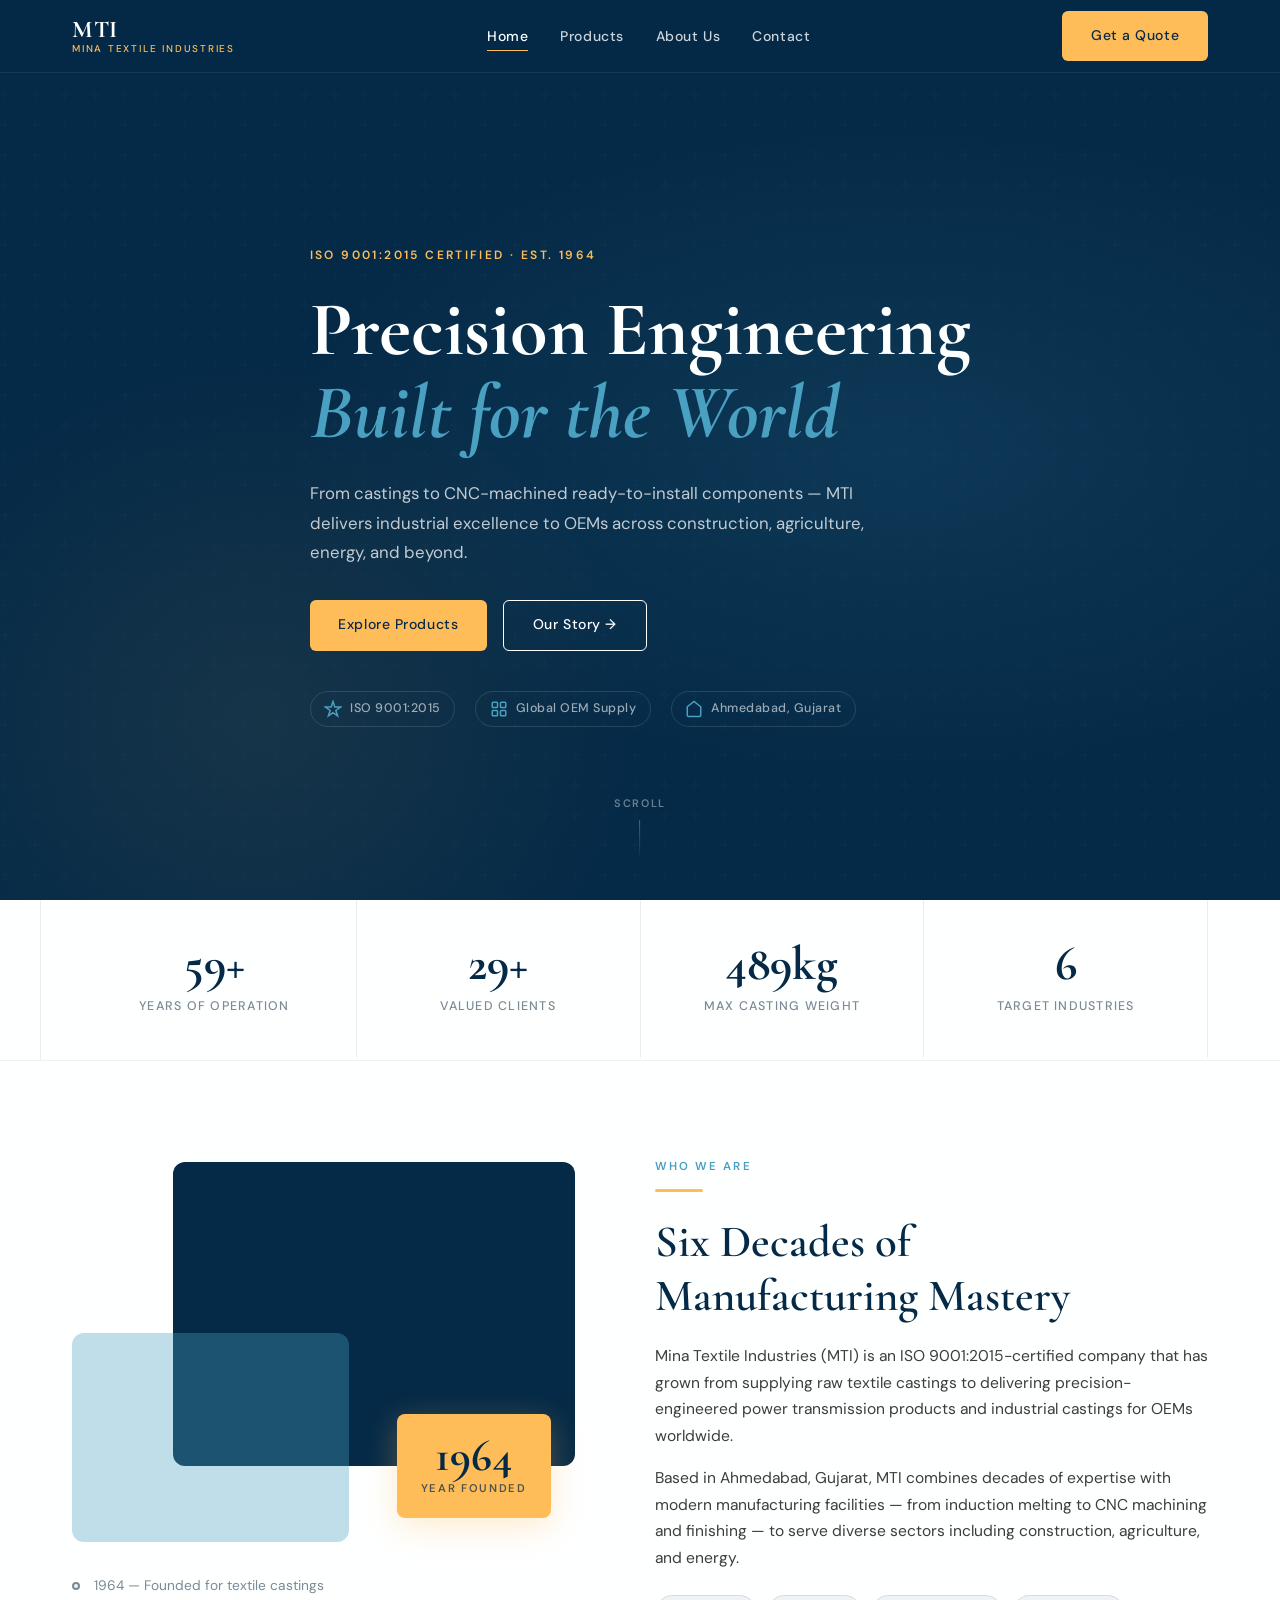
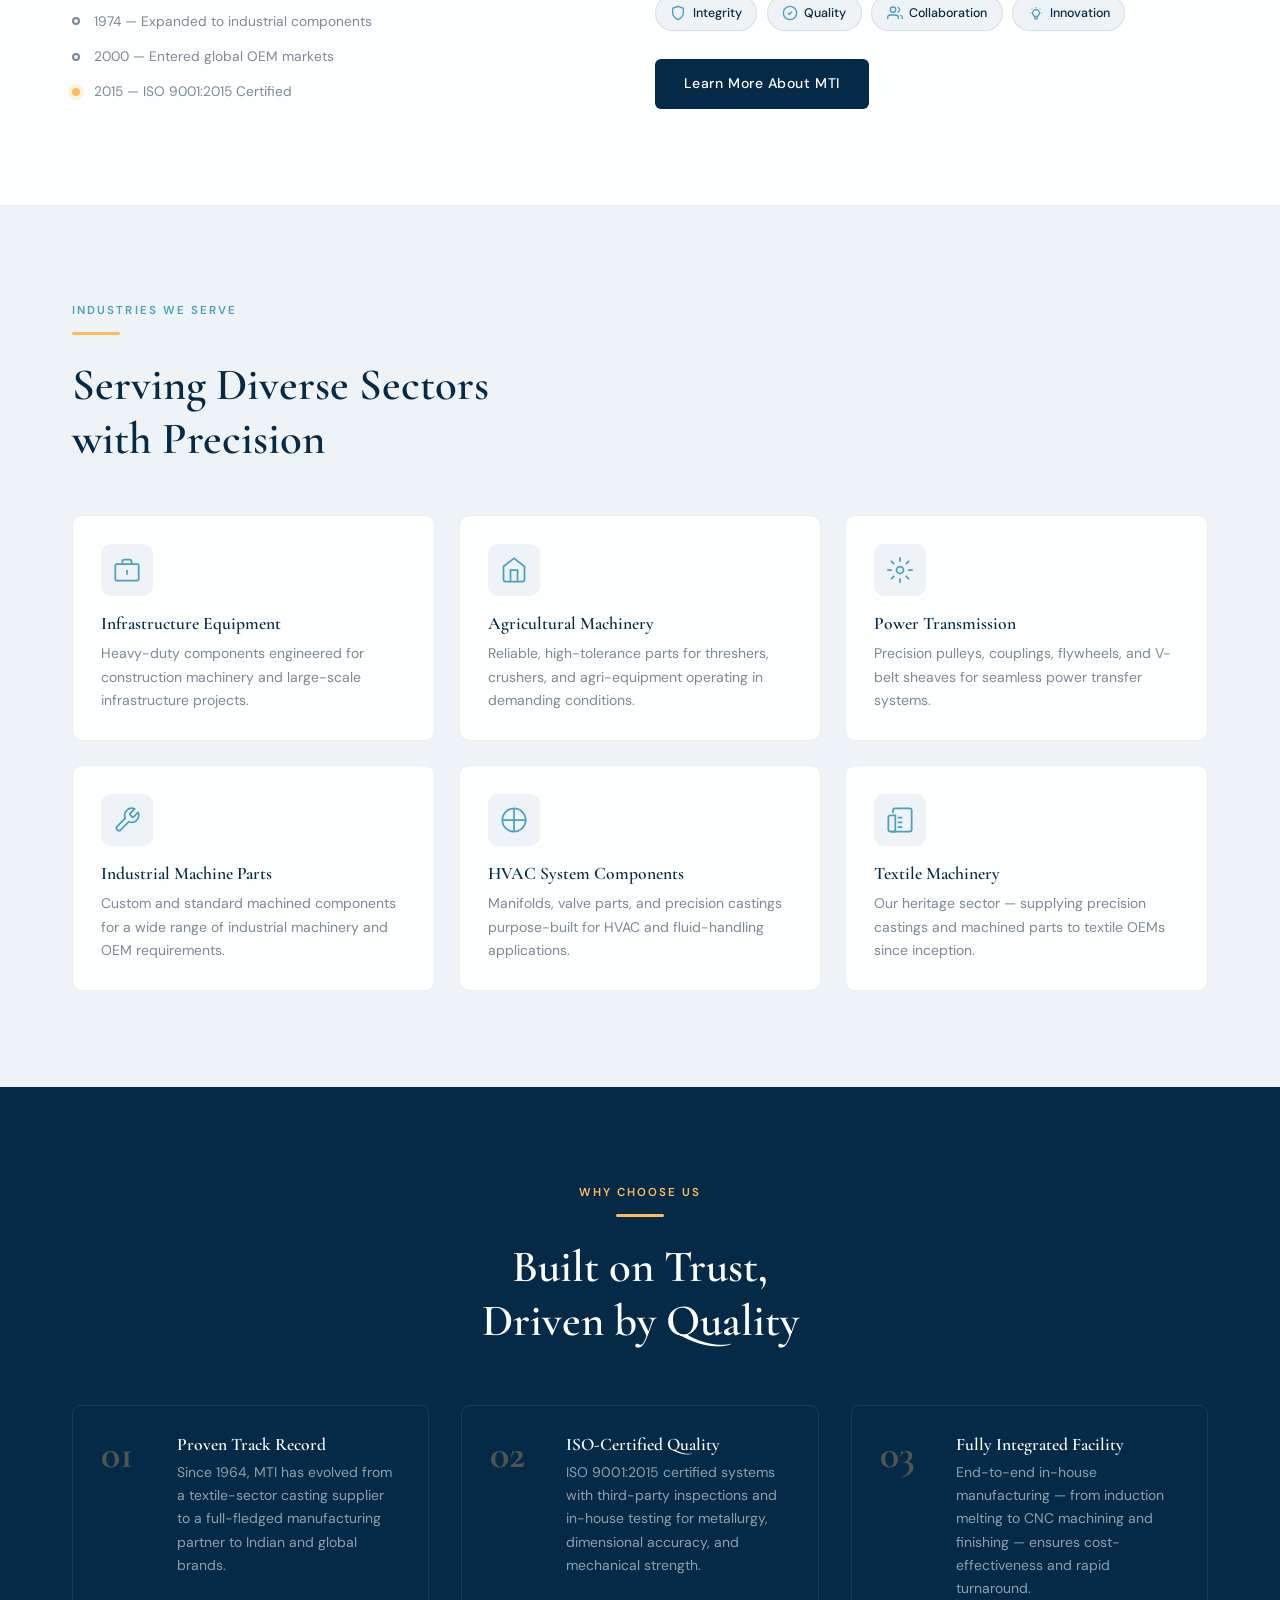
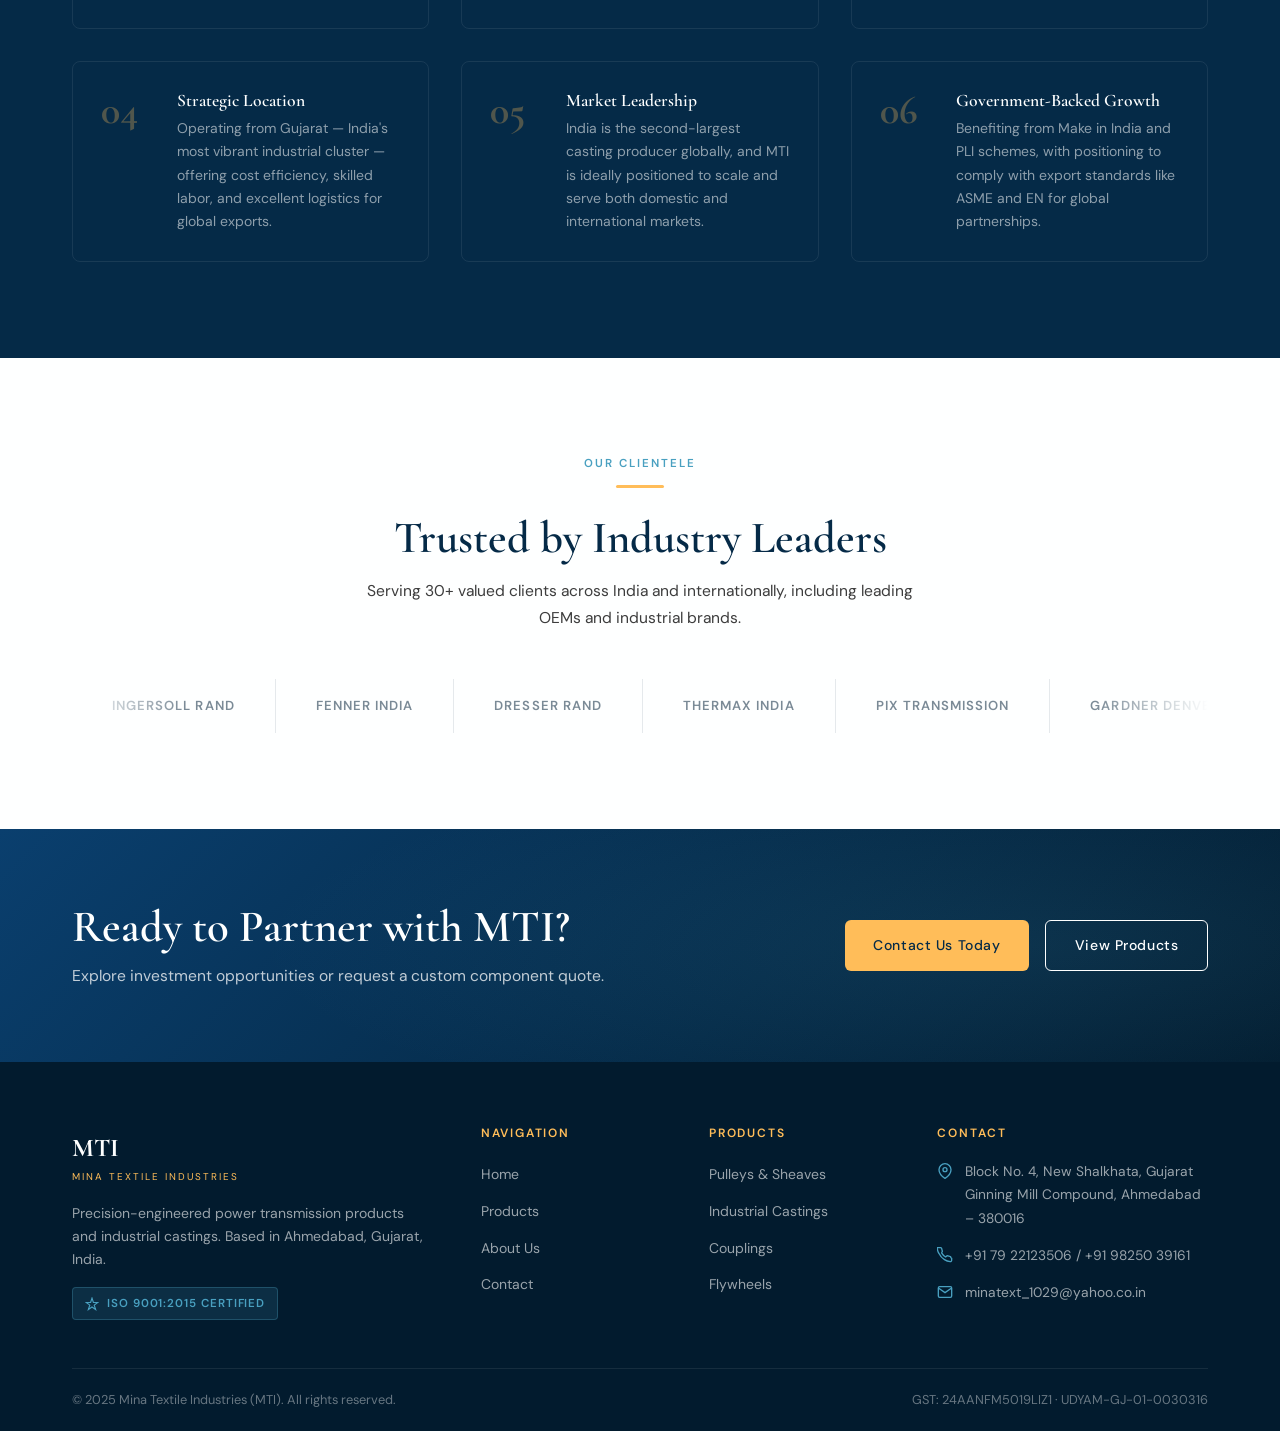
==== commit 394dc953: "First draft with blue color scheme" ====
--- a/index.html
+++ b/index.html
@@ -1,1154 +1,358 @@
 <!DOCTYPE html>
 <html lang="en">
 <head>
-    <meta charset="UTF-8">
-    <meta name="viewport" content="width=device-width, initial-scale=1.0">
-    <title>Mina Textile Industries - Precision Engineering & Industrial Castings</title>
-    <style>
-        * {
-            margin: 0;
-            padding: 0;
-            box-sizing: border-box;
-        }
-
-        :root {
-            --red: #E31B23;
-            --blue: #003366;
-            --gold: #D4A855;
-            --light-gold: #FFC857;
-            --dark-bg: #f8f7f3;
-            --white: #ffffff;
-            --text-dark: #1a1a1a;
-            --text-light: #666;
-        }
-
-        body {
-            font-family: 'Georgia', serif;
-            line-height: 1.6;
-            color: var(--text-dark);
-            background: var(--white);
-            overflow-x: hidden;
-        }
-
-        /* Typography */
-        h1, h2, h3 {
-            font-weight: 700;
-            letter-spacing: -0.5px;
-        }
-
-        h1 {
-            font-size: 3.5rem;
-            color: var(--blue);
-            margin-bottom: 1rem;
-        }
-
-        h2 {
-            font-size: 2.5rem;
-            color: var(--blue);
-            margin-bottom: 2rem;
-            position: relative;
-            padding-bottom: 1rem;
-        }
-
-        h2::after {
-            content: '';
-            position: absolute;
-            bottom: 0;
-            left: 0;
-            width: 80px;
-            height: 4px;
-            background: linear-gradient(90deg, var(--red) 0%, var(--light-gold) 100%);
-        }
-
-        h3 {
-            font-size: 1.3rem;
-            color: var(--blue);
-            margin-bottom: 0.8rem;
-        }
-
-        p {
-            font-size: 1.05rem;
-            color: var(--text-light);
-            margin-bottom: 1.5rem;
-        }
-
-        /* Navigation */
-        nav {
-            position: fixed;
-            top: 0;
-            width: 100%;
-            background: var(--white);
-            box-shadow: 0 2px 20px rgba(0,0,0,0.08);
-            z-index: 1000;
-            padding: 1rem 0;
-        }
-
-        .nav-container {
-            max-width: 1400px;
-            margin: 0 auto;
-            padding: 0 2rem;
-            display: flex;
-            justify-content: space-between;
-            align-items: center;
-        }
-
-        .logo {
-            font-size: 1.8rem;
-            font-weight: 800;
-            color: var(--red);
-            text-decoration: none;
-        }
-
-        .logo span {
-            color: var(--blue);
-        }
-
-        nav ul {
-            display: flex;
-            list-style: none;
-            gap: 3rem;
-        }
-
-        nav a {
-            text-decoration: none;
-            color: var(--text-dark);
-            font-weight: 500;
-            transition: color 0.3s;
-            font-size: 0.95rem;
-        }
-
-        nav a:hover {
-            color: var(--red);
-        }
-
-        /* Hero Section */
-        .hero {
-            margin-top: 70px;
-            background: linear-gradient(135deg, var(--blue) 0%, rgba(0,51,102,0.95) 100%),
-                        url('data:image/svg+xml,<svg xmlns="http://www.w3.org/2000/svg" viewBox="0 0 1200 600"><defs><pattern id="grid" width="40" height="40" patternUnits="userSpaceOnUse"><path d="M 40 0 L 0 0 0 40" fill="none" stroke="rgba(255,255,255,0.05)" stroke-width="1"/></pattern></defs><rect width="1200" height="600" fill="url(%23grid)"/></svg>');
-            color: var(--white);
-            padding: 120px 2rem 100px;
-            text-align: center;
-            position: relative;
-            overflow: hidden;
-        }
-
-        .hero::before {
-            content: '';
-            position: absolute;
-            top: -50%;
-            right: -10%;
-            width: 600px;
-            height: 600px;
-            background: radial-gradient(circle, rgba(227, 27, 35, 0.15) 0%, transparent 70%);
-            border-radius: 50%;
-            animation: float 6s ease-in-out infinite;
-        }
-
-        @keyframes float {
-            0%, 100% { transform: translateY(0px); }
-            50% { transform: translateY(-30px); }
-        }
-
-        .hero-content {
-            max-width: 900px;
-            margin: 0 auto;
-            position: relative;
-            z-index: 1;
-        }
-
-        .hero h1 {
-            color: var(--white);
-            font-size: 4rem;
-            margin-bottom: 1.5rem;
-            animation: slideUp 0.8s ease-out;
-        }
-
-        .hero .subtitle {
-            font-size: 1.4rem;
-            color: var(--light-gold);
-            margin-bottom: 2rem;
-            animation: slideUp 0.8s ease-out 0.2s both;
-        }
-
-        .hero p {
-            color: rgba(255,255,255,0.9);
-            font-size: 1.1rem;
-            margin-bottom: 2.5rem;
-            animation: slideUp 0.8s ease-out 0.4s both;
-        }
-
-        @keyframes slideUp {
-            from {
-                opacity: 0;
-                transform: translateY(30px);
-            }
-            to {
-                opacity: 1;
-                transform: translateY(0);
-            }
-        }
-
-        .cta-button {
-            display: inline-block;
-            padding: 16px 40px;
-            background: var(--red);
-            color: var(--white);
-            text-decoration: none;
-            border-radius: 4px;
-            font-weight: 600;
-            transition: all 0.3s;
-            animation: slideUp 0.8s ease-out 0.6s both;
-        }
-
-        .cta-button:hover {
-            background: #c91a1f;
-            transform: translateY(-2px);
-            box-shadow: 0 10px 30px rgba(227, 27, 35, 0.3);
-        }
-
-        /* Container */
-        .container {
-            max-width: 1400px;
-            margin: 0 auto;
-            padding: 0 2rem;
-        }
-
-        .section {
-            padding: 100px 0;
-        }
-
-        .section-alt {
-            background: var(--dark-bg);
-        }
-
-        /* Grid Layouts */
-        .grid-2 {
-            display: grid;
-            grid-template-columns: 1fr 1fr;
-            gap: 4rem;
-            align-items: center;
-        }
-
-        .grid-3 {
-            display: grid;
-            grid-template-columns: repeat(3, 1fr);
-            gap: 2.5rem;
-        }
-
-        .grid-6 {
-            display: grid;
-            grid-template-columns: repeat(3, 1fr);
-            gap: 2rem;
-        }
-
-        /* Cards */
-        .card {
-            background: var(--white);
-            padding: 2.5rem;
-            border-radius: 8px;
-            box-shadow: 0 4px 20px rgba(0,0,0,0.08);
-            transition: all 0.3s;
-            border-top: 4px solid var(--red);
-        }
-
-        .card:hover {
-            transform: translateY(-8px);
-            box-shadow: 0 12px 40px rgba(0,0,0,0.12);
-        }
-
-        .card h3 {
-            margin-bottom: 1rem;
-            color: var(--blue);
-        }
-
-        .card p {
-            font-size: 1rem;
-            margin-bottom: 0;
-        }
-
-        /* Feature with number */
-        .feature-number {
-            display: flex;
-            gap: 2rem;
-            margin-bottom: 3rem;
-        }
-
-        .feature-number .number {
-            background: linear-gradient(135deg, var(--red), var(--light-gold));
-            color: var(--white);
-            width: 80px;
-            height: 80px;
-            border-radius: 50%;
-            display: flex;
-            align-items: center;
-            justify-content: center;
-            font-size: 2.5rem;
-            font-weight: bold;
-            flex-shrink: 0;
-        }
-
-        .feature-number .text h3 {
-            margin-top: 0;
-        }
-
-        /* Timeline */
-        .timeline {
-            position: relative;
-            padding: 2rem 0;
-        }
-
-        .timeline::before {
-            content: '';
-            position: absolute;
-            left: 50%;
-            transform: translateX(-50%);
-            width: 3px;
-            height: 100%;
-            background: var(--gold);
-        }
-
-        .timeline-item {
-            margin-bottom: 3rem;
-            position: relative;
-        }
-
-        .timeline-item:nth-child(odd) {
-            margin-left: 0;
-            margin-right: 50%;
-            padding-right: 3rem;
-            text-align: right;
-        }
-
-        .timeline-item:nth-child(even) {
-            margin-left: 50%;
-            margin-right: 0;
-            padding-left: 3rem;
-            text-align: left;
-        }
-
-        .timeline-item::before {
-            content: '';
-            position: absolute;
-            width: 20px;
-            height: 20px;
-            background: var(--red);
-            border: 4px solid var(--white);
-            border-radius: 50%;
-            top: 0;
-            left: 50%;
-            transform: translateX(-50%);
-            z-index: 1;
-        }
-
-        .timeline-content {
-            background: var(--white);
-            padding: 2rem;
-            border-radius: 6px;
-            box-shadow: 0 2px 10px rgba(0,0,0,0.08);
-        }
-
-        .timeline-content h3 {
-            color: var(--red);
-            margin-bottom: 0.5rem;
-        }
-
-        .timeline-year {
-            font-size: 2rem;
-            font-weight: bold;
-            color: var(--blue);
-            margin-bottom: 0.5rem;
-        }
-
-        /* Values Grid */
-        .values-grid {
-            display: grid;
-            grid-template-columns: repeat(4, 1fr);
-            gap: 2rem;
-        }
-
-        .value-item {
-            text-align: center;
-            padding: 2rem;
-        }
-
-        .value-icon {
-            font-size: 3rem;
-            margin-bottom: 1rem;
-            height: 80px;
-            display: flex;
-            align-items: center;
-            justify-content: center;
-        }
-
-        .value-item h3 {
-            color: var(--blue);
-            margin-bottom: 0.5rem;
-        }
-
-        /* Product List */
-        .product-column {
-            display: grid;
-            gap: 1.5rem;
-        }
-
-        .product-item {
-            padding: 1.5rem;
-            background: var(--dark-bg);
-            border-left: 4px solid var(--red);
-            border-radius: 4px;
-            font-size: 0.95rem;
-        }
-
-        .product-item strong {
-            color: var(--blue);
-        }
-
-        /* Client List */
-        .client-grid {
-            display: grid;
-            grid-template-columns: repeat(3, 1fr);
-            gap: 2rem;
-        }
-
-        .client-item {
-            padding: 1.5rem;
-            background: var(--dark-bg);
-            text-align: center;
-            border-radius: 6px;
-            font-weight: 500;
-            color: var(--text-dark);
-            border: 1px solid #e0e0e0;
-        }
-
-        /* Footer */
-        footer {
-            background: var(--blue);
-            color: var(--white);
-            padding: 4rem 2rem;
-            margin-top: 100px;
-        }
-
-        .footer-content {
-            max-width: 1400px;
-            margin: 0 auto;
-            display: grid;
-            grid-template-columns: repeat(3, 1fr);
-            gap: 4rem;
-            margin-bottom: 3rem;
-        }
-
-        .footer-section h3 {
-            color: var(--light-gold);
-            margin-bottom: 1.5rem;
-        }
-
-        .footer-section ul {
-            list-style: none;
-        }
-
-        .footer-section ul li {
-            margin-bottom: 0.8rem;
-        }
-
-        .footer-section a {
-            color: rgba(255,255,255,0.8);
-            text-decoration: none;
-            transition: color 0.3s;
-        }
-
-        .footer-section a:hover {
-            color: var(--light-gold);
-        }
-
-        .footer-bottom {
-            border-top: 1px solid rgba(255,255,255,0.2);
-            padding-top: 2rem;
-            text-align: center;
-            font-size: 0.9rem;
-        }
-
-        /* Responsive */
-        @media (max-width: 768px) {
-            h1 { font-size: 2.5rem; }
-            h2 { font-size: 1.8rem; }
-            
-            .grid-2, .grid-3, .grid-6 {
-                grid-template-columns: 1fr;
-            }
-
-            .values-grid {
-                grid-template-columns: repeat(2, 1fr);
-            }
-
-            .client-grid {
-                grid-template-columns: 1fr;
-            }
-
-            nav ul {
-                gap: 1.5rem;
-            }
-
-            .timeline::before {
-                left: 20px;
-            }
-
-            .timeline-item, .timeline-item:nth-child(odd), .timeline-item:nth-child(even) {
-                margin: 0;
-                padding-left: 80px;
-                text-align: left;
-            }
-
-            .timeline-item::before {
-                left: 0;
-            }
-
-            .footer-content {
-                grid-template-columns: 1fr;
-            }
-        }
-    </style>
+  <meta charset="UTF-8" />
+  <meta name="viewport" content="width=device-width, initial-scale=1.0" />
+  <title>MTI — Mina Textile Industries | Precision Engineering Since 1964</title>
+  <meta name="description" content="ISO 9001:2015-certified manufacturer of precision-engineered power transmission products and industrial castings. Based in Ahmedabad, Gujarat." />
+  <link rel="stylesheet" href="css/styles.css" />
+  <link rel="stylesheet" href="css/home.css" />
 </head>
 <body>
-    <!-- Navigation -->
-    <nav>
-        <div class="nav-container">
-            <a href="#" class="logo">MTI <span>Industrial</span></a>
-            <ul>
-                <li><a href="#about">About</a></li>
-                <li><a href="#markets">Markets</a></li>
-                <li><a href="#products">Products</a></li>
-                <li><a href="#sustainability">Sustainability</a></li>
-                <li><a href="#contact">Contact</a></li>
-            </ul>
-        </div>
-    </nav>
-
-    <!-- Hero Section -->
-    <section class="hero">
-        <div class="hero-content">
-            <h1>Reduce Supply Chain Risk. Accelerate Time-to-Market.</h1>
-            <p class="subtitle">Since 1964</p>
-            <p>MTI is your complete industrial component partner—delivering precision-engineered castings and ready-to-install solutions faster and more reliably than outsourced suppliers can.</p>
-            <a href="#contact" class="cta-button">Get in Touch</a>
-        </div>
-    </section>
-
-    <!-- About Section -->
-    <section class="section" id="about">
-        <div class="container">
-            <h2>About Mina Textile Industries</h2>
-            
-            <div class="grid-2" style="margin-bottom: 4rem;">
-                <div>
-                    <h3>Our Story</h3>
-                    <p>Founded in 1964, Mina Textile Industries (MTI) has evolved from a simple textile casting supplier to a comprehensive manufacturing partner trusted by leading global OEMs. This 60-year journey taught us one lesson: <strong>your success is our success</strong>.</p>
-                    <p>We've watched the manufacturing landscape transform—from single-source suppliers to complex global supply chains. Through every change, our commitment remained constant: deliver components that work reliably, arrive on time, and cost less than alternatives because we've eliminated every inefficiency.</p>
-                </div>
-                <div>
-                    <h3>Our Mission</h3>
-                    <p>To be your most reliable industrial component partner by engineering solutions that reduce your supply chain risk, accelerate your time-to-market, and strengthen your competitive advantage in global markets.</p>
-                    <h3 style="margin-top: 2rem;">Our Competitive Edge</h3>
-                    <p><strong>We give you what other foundries can't:</strong> complete control over quality because everything happens under one roof. From induction melting to precision machining to finished coating—all managed by our team, all held to the same exacting standards. This eliminates finger-pointing, reduces lead times by 60%, and gives you the lowest total cost of ownership in the industry.</p>
-                </div>
-            </div>
-
-            <h2>Our Evolution</h2>
-            <div class="timeline">
-                <div class="timeline-item">
-                    <div class="timeline-content">
-                        <div class="timeline-year">1964</div>
-                        <h3>Founded</h3>
-                        <p>Established to supply castings to the textile sector.</p>
-                    </div>
-                </div>
-
-                <div class="timeline-item">
-                    <div class="timeline-content">
-                        <div class="timeline-year">1974</div>
-                        <h3>Expansion</h3>
-                        <p>Expanded into machined (ready-to-use) components for industrial equipment.</p>
-                    </div>
-                </div>
-
-                <div class="timeline-item">
-                    <div class="timeline-content">
-                        <div class="timeline-year">2000</div>
-                        <h3>Diversification</h3>
-                        <p>Entered new markets and diversified client base, including global OEMs.</p>
-                    </div>
-                </div>
-
-                <div class="timeline-item">
-                    <div class="timeline-content">
-                        <div class="timeline-year">2015</div>
-                        <h3>Certification</h3>
-                        <p>Obtained ISO 9001:2015 certification for quality management.</p>
-                    </div>
-                </div>
-
-                <div class="timeline-item">
-                    <div class="timeline-content">
-                        <div class="timeline-year">2025</div>
-                        <h3>Growth Phase</h3>
-                        <p>Pursuing investment opportunities and capacity expansion.</p>
-                    </div>
-                </div>
-            </div>
-        </div>
-    </section>
-
-    <!-- How We Deliver Section -->
-    <section class="section section-alt">
-        <div class="container">
-            <h2>Our Core Values in Action</h2>
-            <p style="max-width: 900px; margin-bottom: 3rem; font-size: 1.1rem;">These aren't just words—they're how we operate every single day, and they directly benefit you:</p>
-            <div class="values-grid">
-                <div class="value-item">
-                    <div class="value-icon">🤝</div>
-                    <h3>Integrity</h3>
-                    <p>We make promises we keep—honest timelines, transparent pricing, no hidden costs. When you work with MTI, you know exactly where you stand.</p>
-                </div>
-                <div class="value-item">
-                    <div class="value-icon">✓</div>
-                    <h3>Quality</h3>
-                    <p>Every component is precision-engineered and rigorously tested. We treat your specifications as non-negotiable because your reputation depends on them.</p>
-                </div>
-                <div class="value-item">
-                    <div class="value-icon">👥</div>
-                    <h3>Collaboration</h3>
-                    <p>We listen to your challenges and work as an extension of your team. Your success is our success, and we invest in that partnership.</p>
-                </div>
-                <div class="value-item">
-                    <div class="value-icon">⚡</div>
-                    <h3>Innovation</h3>
-                    <p>We continuously upgrade our technology and processes to deliver faster, cheaper, and better solutions. Your competitive advantage is our mission.</p>
-                </div>
-            </div>
-        </div>
-    </section>
-
-
-
-    <!-- Why Choose MTI Section -->
-    <section class="section">
-        <div class="container">
-            <h2>Why Choose MTI?</h2>
-            <p style="max-width: 900px; margin-bottom: 3rem; font-size: 1.1rem;">Five integrated competitive advantages work together to reduce your supply chain complexity, lower your total cost of ownership, and accelerate your growth:</p>
-            
-            <div class="grid-2" style="gap: 3rem; margin-bottom: 3rem;">
-                <div class="card">
-                    <h3>Fully Integrated In-House Manufacturing</h3>
-                    <ul style="list-style: none; padding: 0; margin: 0;">
-                        <li style="padding: 0.8rem 0; border-bottom: 1px solid #eee;">• <strong>From induction melting (500+ tons/month capacity) through CNC machining (200+ components/day) to final finishing—all under one roof—</strong> we compress what normally requires three separate vendors into a seamless, coordinated process that delivers components 60% faster than outsourced suppliers while eliminating the quality loss that happens when parts transfer between multiple facilities.</li>
-                        <li style="padding: 0.8rem 0; border-bottom: 1px solid #eee;">• <strong>Every process stage has built-in quality checkpoints (13-point testing), so problems are caught and corrected in hours, not discovered weeks later in your production line</strong> when rework becomes exponentially more expensive.</li>
-                        <li style="padding: 0.8rem 0;">• <strong>No middleman costs or outsourcing markups—the 10-15% savings we achieve through vertical integration get passed directly to you,</strong> strengthening your competitive pricing while we maintain premium quality standards.</li>
-                    </ul>
-                </div>
-
-                <div class="card">
-                    <h3>Proven Global Supply Chain Experience</h3>
-                    <ul style="list-style: none; padding: 0; margin: 0;">
-                        <li style="padding: 0.8rem 0; border-bottom: 1px solid #eee;">• <strong>Six decades serving multinational OEMs like Ingersoll Rand, Dresser Rand, and Gardner Denver means export standards (ASME, EN, API, IS) and global compliance protocols are embedded in our operations—</strong>you don't need to educate a new supplier about international requirements or manage complex certification processes.</li>
-                        <li style="padding: 0.8rem 0;">• <strong>This proven track record of on-time delivery to global partners gives you the credibility to access international markets yourself</strong> and leverage MTI's regulatory expertise to accelerate your own global expansion without the complexity of managing inexperienced suppliers.</li>
-                    </ul>
-                </div>
-
-                <div class="card">
-                    <h3>Dual Capability: Castings + Precision Machining</h3>
-                    <ul style="list-style: none; padding: 0; margin: 0;">
-                        <li style="padding: 0.8rem 0; border-bottom: 1px solid #eee;">• <strong>Rather than sourcing raw castings and then finding a separate precision shop, you get complete ready-to-install solutions with our 1-8000 KG weight range flexibility,</strong> eliminating the coordination complexity, quality inconsistency, and 8-12 week lead times that come from managing multiple vendors while achieving your delivery commitments.</li>
-                        <li style="padding: 0.8rem 0; border-bottom: 1px solid #eee;">• <strong>When quality issues arise (rare, but it happens), you have one contact, one team, one facility responsible—not a conversation between three vendors about whose defect it is</strong> while your production line sits idle. This single point of accountability compresses problem resolution from weeks to hours.</li>
-                        <li style="padding: 0.8rem 0;">• <strong>By handling casting, machining, surface treatment (CED, powder coating, phosphating), and testing internally, we compress multi-month timelines into 2-4 weeks,</strong> letting you respond faster to market demand and win deals competitors can't fulfill in your required timeframe.</li>
-                    </ul>
-                </div>
-
-                <div class="card">
-                    <h3>Strategic Location & Government Support</h3>
-                    <ul style="list-style: none; padding: 0; margin: 0;">
-                        <li style="padding: 0.8rem 0; border-bottom: 1px solid #eee;">• <strong>Being located in Gujarat's industrial ecosystem—home to 25% of India's foundry output and 500+ complementary manufacturing facilities—gives us access to specialized suppliers, skilled labor, and logistical networks</strong> that inland competitors cannot match, enabling us to scale production rapidly while maintaining cost efficiency and quality.</li>
-                        <li style="padding: 0.8rem 0; border-bottom: 1px solid #eee;">• <strong>Proximity to major ports (Mundra, Kandla) means we can ship your export orders with 30-40% lower logistics costs and 2-3 week faster delivery to global destinations</strong> compared to inland competitors, directly strengthening your competitiveness in international markets.</li>
-                        <li style="padding: 0.8rem 0;">• <strong>Government incentives (Make in India, PLI schemes) mean we continuously reinvest in Industry 4.0 technology, automation, and quality upgrades—advantages we translate into faster turnaround, better precision, and more stable pricing for you.</strong></li>
-                    </ul>
-                </div>
-
-                <div class="card">
-                    <h3>Quality Infrastructure Depth</h3>
-                    <ul style="list-style: none; padding: 0; margin: 0;">
-                        <li style="padding: 0.8rem 0; border-bottom: 1px solid #eee;">• <strong>Our 13-point testing capability (spectro analysis, ultrasound, MPT, dimensional accuracy, dynamic balancing, hydro testing) combined with 1,000+ monthly test capacity means every batch undergoes rigorous verification—</strong>issues that slip through at competitor facilities are caught at MTI before they reach your production line, preventing costly field failures and warranty claims.</li>
-                        <li style="padding: 0.8rem 0; border-bottom: 1px solid #eee;">• <strong>Third-party inspection facility access gives you independent verification of quality metrics,</strong> providing the external credibility and documentation you need to satisfy your own customers' audit requirements without conducting redundant testing.</li>
-                        <li style="padding: 0.8rem 0;">• <strong>ISO 9001:2015 certification backed by documented procedures, statistical controls, and continuous improvement systems means consistency—you get the same precision every single time,</strong> eliminating quality variance that forces you to over-engineer designs or maintain costly safety stock.</li>
-                    </ul>
-                </div>
-            </div>
-        </div>
-    </section>
-
-    <!-- Market Position Section -->
-    <section class="section section-alt" id="markets">
-        <div class="container">
-            <h2>Market Position</h2>
-            
-            <div style="background: var(--white); padding: 3rem; border-radius: 8px; margin-bottom: 3rem;">
-                <h3 style="color: var(--blue); margin-bottom: 1.5rem;">Strong Market Tailwinds</h3>
-                <ul style="list-style: none; padding: 0; gap: 1rem; display: grid;">
-                    <li style="padding: 1rem; border-left: 4px solid var(--red);">• <strong>Rapid industrialization and infrastructure expansion</strong> across India is driving unprecedented demand for precision components across all sectors we serve.</li>
-                    <li style="padding: 1rem; border-left: 4px solid var(--red);">• <strong>Global supply chain diversification from China</strong> is creating massive opportunities for Indian manufacturers who can deliver quality at scale—exactly what MTI offers.</li>
-                    <li style="padding: 1rem; border-left: 4px solid var(--red);">• <strong>Increased demand for localized components by MNCs and OEMs</strong> means multinational companies want suppliers closer to their production facilities, and MTI is positioned as a preferred partner.</li>
-                    <li style="padding: 1rem; border-left: 4px solid var(--red);">• <strong>Supportive government policies</strong> like Make in India and PLI schemes are incentivizing manufacturing growth, allowing us to invest in technology and pass savings to you.</li>
-                </ul>
-            </div>
-        </div>
-    </section>
-
-    <!-- OEM Solutions Section -->
-    <section class="section">
-        <div class="container">
-            <h2>Solving Your OEM Sourcing Challenges</h2>
-            <p style="max-width: 900px; margin-bottom: 3rem; font-size: 1.1rem;">Every OEM faces interconnected sourcing challenges. MTI's integrated capabilities address all of them simultaneously, creating a multiplier effect on your competitiveness:</p>
-            
-            <div class="grid-2" style="gap: 3rem;">
-                <div style="background: var(--dark-bg); padding: 2rem; border-radius: 8px; border-left: 4px solid var(--red);">
-                    <h3 style="color: var(--red); margin-bottom: 1rem;">Supply Chain Fragility & Lead Time Pressure</h3>
-                    <p style="color: var(--text-light); margin-bottom: 1rem;"><strong style="color: var(--blue);">The Challenge:</strong> Relying on single-source suppliers creates risk during disruptions, while coordinating multiple vendors (casting supplier + machining shop + coating specialist) stretches delivery timelines to 8-12 weeks, making it impossible to respond quickly to market demand or customer urgencies.</p>
-                    <p style="color: var(--text-light);"><strong style="color: var(--blue);">MTI's Integrated Solution:</strong> Our fully backward-integrated 500+ tons/month foundry combined with 200+ components/day CNC capacity and in-house finishing compresses this entire process into 2-4 weeks. You eliminate supplier coordination complexity while gaining supply chain resilience—if one process needs maintenance, others continue uninterrupted. Result: faster response to customer needs, better capacity utilization of your own assembly lines, and the flexibility to win deals competitors can't deliver in your required timeframe.</p>
-                </div>
-
-                <div style="background: var(--dark-bg); padding: 2rem; border-radius: 8px; border-left: 4px solid var(--red);">
-                    <h3 style="color: var(--red); margin-bottom: 1rem;">Quality Inconsistency & Field Failures</h3>
-                    <p style="color: var(--text-light); margin-bottom: 1rem;"><strong style="color: var(--blue);">The Challenge:</strong> Many Indian foundries have variable quality—components that pass incoming inspection still cause 5-8% field failure rates, damaging your brand reputation, requiring expensive warranty replacements, and forcing you to redesign products for over-engineered safety margins that increase your manufacturing costs.</p>
-                    <p style="color: var(--text-light);"><strong style="color: var(--blue);">MTI's Integrated Solution:</strong> Our 13-point testing suite (1,000+ monthly test capacity) combined with ISO 9001:2015 systems and third-party inspection capability means consistent excellence. Problems are caught internally before shipment. Your incoming inspection becomes a rubber stamp, not a bottleneck. Result: zero-defect components reduce your warranty costs by 60-80%, eliminate the need for over-engineered designs, and free up your quality team to focus on value-added work instead of firefighting failures.</p>
-                </div>
-
-                <div style="background: var(--dark-bg); padding: 2rem; border-radius: 8px; border-left: 4px solid var(--red);">
-                    <h3 style="color: var(--red); margin-bottom: 1rem;">Cost Pressure vs. Quality Compromise</h3>
-                    <p style="color: var(--text-light); margin-bottom: 1rem;"><strong style="color: var(--blue);">The Challenge:</strong> Your customers demand lower component costs, but cheaper suppliers typically mean compromised material integrity, wider tolerances, or inconsistent quality—forcing you to choose between competitive pricing and product reliability. This creates a lose-lose scenario where you're either priced out of deals or stuck with warranty claims.</p>
-                    <p style="color: var(--text-light);"><strong style="color: var(--blue);">MTI's Integrated Solution:</strong> Our vertical integration eliminates 10-15% middleman costs while maintaining premium quality—you get both. Our 60-year operational efficiency combined with economies of scale from our established customer base means we've engineered cost out of our process, not quality. We pass these savings directly to you. Result: you win price-sensitive deals without sacrificing reliability, strengthen your gross margins, and gain pricing power in negotiations because you can deliver better components at lower costs than competitors.</p>
-                </div>
-
-                <div style="background: var(--dark-bg); padding: 2rem; border-radius: 8px; border-left: 4px solid var(--red);">
-                    <h3 style="color: var(--red); margin-bottom: 1rem;">Accountability & Problem Resolution Speed</h3>
-                    <p style="color: var(--text-light); margin-bottom: 1rem;"><strong style="color: var(--blue);">The Challenge:</strong> When quality issues arise, multiple vendors blame each other while your production line sits idle. Is it a casting defect, a machining error, or improper coating? Finger-pointing between suppliers costs you thousands per hour in lost production while the issue gets resolved across weeks instead of hours.</p>
-                    <p style="color: var(--text-light);"><strong style="color: var(--blue);">MTI's Integrated Solution:</strong> Single point of accountability under one roof with one team. When you report an issue, we investigate in our own facility immediately—no vendor negotiations, no cross-company finger-pointing. Our integrated processes mean we can trace any defect to its source within hours, implement a fix, and resume shipping within 24 hours. Result: your production line restarts faster, problem-solving isn't delayed by vendor politics, and you maintain customer delivery commitments even when issues occur.</p>
-                </div>
-
-                <div style="background: var(--dark-bg); padding: 2rem; border-radius: 8px; border-left: 4px solid var(--red);">
-                    <h3 style="color: var(--red); margin-bottom: 1rem;">Compliance Complexity & International Expansion</h3>
-                    <p style="color: var(--text-light); margin-bottom: 1rem;"><strong style="color: var(--blue);">The Challenge:</strong> International standards (ASME, EN, API) are complex and expensive to implement. Many Indian suppliers can't meet them, forcing you to work with limited options, pay premiums for certified suppliers, or spend engineering effort educating new suppliers about your requirements—slowing your ability to expand into export markets.</p>
-                    <p style="color: var(--text-light);"><strong style="color: var(--blue);">MTI's Integrated Solution:</strong> Our 60-year track record serving global OEMs means we've already embedded ASME, EN, and API compliance into our operations. You don't have to manage supplier education or certification—we're already there. We can supply components to any international standard without adding cost or timeline. Result: you can confidently enter export markets, win contracts from multinational customers, and leverage MTI's global credibility to accelerate your own international expansion without the complexity and cost of managing multiple international suppliers.</p>
-                </div>
-
-                <div style="background: var(--dark-bg); padding: 2rem; border-radius: 8px; border-left: 4px solid var(--red);">
-                    <h3 style="color: var(--red); margin-bottom: 1rem;">Supply Chain Visibility & Planning Certainty</h3>
-                    <p style="color: var(--text-light); margin-bottom: 1rem;"><strong style="color: var(--blue);">The Challenge:</strong> Managing multiple suppliers creates planning chaos. You're constantly tracking which vendor is in which stage of the process, negotiating delivery dates with different facilities, and absorbing last-minute delays from one vendor that cascade through your entire supply chain.</p>
-                    <p style="color: var(--text-light);"><strong style="color: var(--blue);">MTI's Integrated Solution:</strong> All processes under one facility means predictable 2-4 week lead times with minimal variance. One supplier, one contact, one schedule to track. We can scale up for your peak seasons, absorb rush orders for customer emergencies, and maintain consistent delivery because our diversified process (foundry + machining + finishing) means we're never bottlenecked at a single stage. Result: your supply chain planning becomes accurate and predictable, your inventory management optimizes because you can reduce safety stock, and your working capital improves because you're not carrying excess components from multiple unreliable suppliers.</p>
-                </div>
-            </div>
-        </div>
-    </section>
-            <div class="grid-3">
-                <div class="feature-number">
-                    <div class="number">01</div>
-                    <div class="text">
-                        <h3>Infrastructure Equipment</h3>
-                    </div>
-                </div>
-            </div>
-            <div class="grid-3">
-                <div class="feature-number">
-                    <div class="number">02</div>
-                    <div class="text">
-                        <h3>Agricultural Machinery</h3>
-                    </div>
-                </div>
-            </div>
-            <div class="grid-3">
-                <div class="feature-number">
-                    <div class="number">03</div>
-                    <div class="text">
-                        <h3>Power Transmission</h3>
-                    </div>
-                </div>
-            </div>
-            <div class="grid-3">
-                <div class="feature-number">
-                    <div class="number">04</div>
-                    <div class="text">
-                        <h3>Industrial Machine Parts</h3>
-                    </div>
-                </div>
-            </div>
-            <div class="grid-3">
-                <div class="feature-number">
-                    <div class="number">05</div>
-                    <div class="text">
-                        <h3>HVAC System Components</h3>
-                    </div>
-                </div>
-            </div>
-            <div class="grid-3">
-                <div class="feature-number">
-                    <div class="number">06</div>
-                    <div class="text">
-                        <h3>Textile Machinery</h3>
-                    </div>
-                </div>
-            </div>
-        </div>
-    </section>
-
-    <!-- Products Section -->
-    <section class="section section-alt" id="products">
-        <div class="container">
-            <h2>Product Range</h2>
-            <p style="max-width: 900px; margin-bottom: 3rem;">MTI specializes in precision-engineered components and industrial castings with weight ranges from 1 KG to 8000 KG per piece, serving both low and high-volume production needs.</p>
-            
-            <div class="grid-2">
-                <div class="product-column">
-                    <h3 style="color: var(--blue); margin-bottom: 1.5rem;">Power Transmission Products</h3>
-                    <div class="product-item">Plain Bore Pulley</div>
-                    <div class="product-item">Taper & Plain Bush Pulley</div>
-                    <div class="product-item">Taper Pin Bush Couplings</div>
-                    <div class="product-item">Grooved Pulley (4-80 inch size)</div>
-                    <div class="product-item">Split Pulley</div>
-                    <div class="product-item">Fly Wheel</div>
-                    <div class="product-item">Chain Pulley (50 KGS - 1000 KGS)</div>
-                    <div class="product-item">V Belt & Flat Pulleys</div>
-                </div>
-
-                <div class="product-column">
-                    <h3 style="color: var(--blue); margin-bottom: 1.5rem;">Castings & Components</h3>
-                    <div class="product-item">Cast Iron & SGI Castings</div>
-                    <div class="product-item">Manifolds & Valve Parts (Ready-to-Use)</div>
-                    <div class="product-item">Custom Parts per Specification</div>
-                    <div class="product-item">Crusher & Thresher Machinery Parts</div>
-                    <div class="product-item">All Types of Bushes</div>
-                    <div class="product-item">Cored & Non-Cored Components</div>
-                    <div class="product-item">Graded & Commercial Castings</div>
-                    <div class="product-item">Precision Machined Components</div>
-                </div>
-            </div>
-        </div>
-    </section>
-
-    <!-- Quality Section -->
-    <section class="section">
-        <div class="container">
-            <h2>Quality & Compliance</h2>
-            <div class="grid-2" style="margin-bottom: 3rem;">
-                <div>
-                    <h3>Our Quality Commitment</h3>
-                    <p>At MTI, quality is not just a goal—it's a commitment to every partner we serve. Our quality philosophy is driven by a continuous improvement mindset, rigorous in-house inspection processes, and full compliance with ISO 9001:2015 certification.</p>
-                    <h3 style="margin-top: 2rem;">Quality Objectives</h3>
-                    <ul style="list-style: none; padding: 0;">
-                        <li style="padding: 0.8rem 0; border-bottom: 1px solid #eee;">✓ Consistently exceed customer expectations with 100% on-time delivery</li>
-                        <li style="padding: 0.8rem 0; border-bottom: 1px solid #eee;">✓ Maintain zero-defect approach through proactive quality checks</li>
-                        <li style="padding: 0.8rem 0; border-bottom: 1px solid #eee;">✓ Remain cost-competitive without compromising material integrity</li>
-                        <li style="padding: 0.8rem 0; border-bottom: 1px solid #eee;">✓ Provide responsive after-sales support and long-term performance</li>
-                        <li style="padding: 0.8rem 0;">✓ Continuously upgrade systems, technology, and workforce capabilities</li>
-                    </ul>
-                </div>
-
-                <div>
-                    <h3>Testing & Inspection</h3>
-                    <ul style="list-style: none; padding: 0;">
-                        <li style="padding: 0.8rem 0; border-bottom: 1px solid #eee;">• Chemical Analysis Test Report</li>
-                        <li style="padding: 0.8rem 0; border-bottom: 1px solid #eee;">• Physical Analysis Test Report</li>
-                        <li style="padding: 0.8rem 0; border-bottom: 1px solid #eee;">• Micro Structure & Spectro Analysis</li>
-                        <li style="padding: 0.8rem 0; border-bottom: 1px solid #eee;">• Dimensional Accuracy Reports</li>
-                        <li style="padding: 0.8rem 0; border-bottom: 1px solid #eee;">• Dynamic & Static Balancing</li>
-                        <li style="padding: 0.8rem 0; border-bottom: 1px solid #eee;">• Ultrasound & MPT Testing</li>
-                        <li style="padding: 0.8rem 0; border-bottom: 1px solid #eee;">• Hydro & Pressure Testing</li>
-                        <li style="padding: 0.8rem 0;">• Third Party Inspection Facility</li>
-                    </ul>
-                </div>
-            </div>
-        </div>
-    </section>
-
-    <!-- Sustainability Section -->
-    <section class="section section-alt" id="sustainability">
-        <div class="container">
-            <h2>Sustainability Practices</h2>
-            <p style="max-width: 900px; margin-bottom: 3rem;">At MTI, we recognize that long-term industrial growth must go hand in hand with environmental responsibility. We are actively implementing sustainable practices to reduce our ecological footprint while enhancing operational efficiency.</p>
-            
-            <div class="grid-2">
-                <div class="card">
-                    <h3>Sand Reclamation System</h3>
-                    <p>Our foundry recycles and reuses molding sand, reducing raw material consumption and minimizing waste generation.</p>
-                </div>
-                <div class="card">
-                    <h3>Energy-Efficient Furnaces</h3>
-                    <p>Modern induction furnaces designed to reduce energy consumption during metal melting, lowering carbon emissions significantly.</p>
-                </div>
-                <div class="card">
-                    <h3>Low-VOC Coatings</h3>
-                    <p>Powder coating and CED painting with low volatile organic compounds ensure reduced air pollution and improved worker safety.</p>
-                </div>
-                <div class="card">
-                    <h3>Solid Waste Segregation</h3>
-                    <p>Structured waste management system with segregation at source and recycling initiatives with certified vendors.</p>
-                </div>
-            </div>
-        </div>
-    </section>
-
-    <!-- Production Capacity Section -->
-    <section class="section section-alt">
-        <div class="container">
-            <h2>Production Capacity & Delivery Excellence</h2>
-            <p style="max-width: 900px; margin-bottom: 3rem; font-size: 1.1rem;">MTI's integrated manufacturing ecosystem is engineered to deliver three simultaneous benefits: rapid turnaround (2-4 weeks), superior quality (zero-defect approach), and flexible scalability (1 KG to 8,000 KG per piece, 1 unit to 10,000 units per batch):</p>
-            
-            <div class="grid-3">
-                <div class="card">
-                    <h3>Foundry-to-Finished-Product Pipeline</h3>
-                    <ul style="list-style: none; padding: 0;">
-                        <li style="padding: 0.8rem 0; border-bottom: 1px solid #eee;">• <strong>500+ tons/month foundry capacity (induction furnaces 100-500 KGs, CO2/No-Bake/High-Pressure moulding)</strong> combined with <strong>200+ components/day CNC throughput (10+ dedicated machines: turning centers, VMC, wire cut, grinding)</strong> creates a synchronized production pipeline where casting capacity and machining capacity are perfectly balanced. This eliminates the bottleneck that plagues many foundries where castings pile up waiting for external machining, or machining sits idle waiting for castings. Result: fast, consistent delivery with minimal inventory buildup.</li>
-                        <li style="padding: 0.8rem 0; border-bottom: 1px solid #eee;">• <strong>Weight range flexibility (1 KG to 8,000 KG per piece) means a single supplier handles your entire component portfolio</strong>—from small precision spindle components to massive industrial gearbox housings. You're not juggling multiple vendors for different weight classes; MTI scales with your design changes and product mix evolution.</li>
-                        <li style="padding: 0.8rem 0;">• <strong>Multiple moulding technologies under one roof (CO2, No-Bake, High-Pressure, Shell Core) eliminate vendor switching costs and quality variance</strong> when your designs require different casting methods. One supplier, one quality system, consistent excellence across all your component types.</li>
-                    </ul>
-                </div>
-
-                <div class="card">
-                    <h3>Lead Time Compression Through Integration</h3>
-                    <ul style="list-style: none; padding: 0;">
-                        <li style="padding: 0.8rem 0; border-bottom: 1px solid #eee;">• <strong>Standard 2-4 week delivery (rush 10-14 days possible) compresses traditional 8-12 week timelines by 60-75% because foundry→machining→coating→testing all happen sequentially under one roof</strong> instead of waiting for external vendors. This speed advantage compounds throughout your year—you can absorb customer demand spikes without building speculative inventory, launch new product variants faster, and respond to market opportunities before competitors.</li>
-                        <li style="padding: 0.8rem 0; border-bottom: 1px solid #eee;">• <strong>Predictable delivery (minimal variance) comes from having all processes under one roof with one schedule,</strong> not coordinating three different vendors' priorities. Your supply chain planning becomes accurate. You reduce safety stock by 20-30% because you trust the delivery date. Your production lines run more efficiently because you're not accommodating uncertainty.</li>
-                        <li style="padding: 0.8rem 0;">• <strong>Finish options (powder coating, CED, phosphating, hydro testing) integrated in-house mean components arrive ready-to-install</strong> at 2-4 weeks. Competitors shipping raw castings require your additional 2-3 weeks of external finishing, meaning their "fast delivery" is actually slower total lead time. You get the final product while they're still in secondary processing.</li>
-                    </ul>
-                </div>
-
-                <div class="card">
-                    <h3>Quality Assurance as Competitive Weapon</h3>
-                    <ul style="list-style: none; padding: 0;">
-                        <li style="padding: 0.8rem 0; border-bottom: 1px solid #eee;">• <strong>13-point testing suite (1,000+ monthly test capacity) including spectro analysis, ultrasound (UT), magnetic particle testing (MPT), dimensional accuracy (CMM), dynamic balancing, and hydro testing means every batch undergoes comprehensive verification</strong>. Problems that slip through at competitor facilities are caught at MTI. This systematic testing combined with ISO 9001:2015 controls means you get true zero-defect components, not just "acceptable" parts.</li>
-                        <li style="padding: 0.8rem 0; border-bottom: 1px solid #eee;">• <strong>Third-party inspection facility access for critical orders provides independent verification that backs up MTI's testing</strong>, giving you the external credibility you need for customer audits and compliance documentation. You don't need to conduct redundant testing; the burden of proof is already satisfied.</li>
-                        <li style="padding: 0.8rem 0;">• <strong>Built-in quality checkpoints at every process stage (13 checkpoints across casting, machining, finishing) mean defects are caught in hours, not discovered in the field after shipment.</strong> Rework happens internally at our cost, not at your customer's cost. Field failure rates drop to 0.5-1% (vs. 5-8% industry average), meaning fewer warranty claims, better customer satisfaction, and stronger repeat business.</li>
-                    </ul>
-                </div>
-
-                <div class="card">
-                    <h3>Scalability for Growth Without Vendor Switching</h3>
-                    <ul style="list-style: none; padding: 0;">
-                        <li style="padding: 0.8rem 0; border-bottom: 1px solid #eee;">• <strong>From prototype (single unit) to high-volume (10,000+ units/month), MTI's capacity and flexibility scale with your business growth without requiring vendor changes.</strong> You don't outgrow us. As your company scales, we scale with you—eliminating the expensive and risky process of qualifying new suppliers when your volume increases.</li>
-                        <li style="padding: 0.8rem 0; border-bottom: 1px solid #eee;">• <strong>Capacity redundancy within integrated facility (multiple furnaces, multiple CNC machines, multiple moulding lines) means your production never stops</strong> for supplier maintenance or unexpected shutdowns. If one line needs service, others continue uninterrupted. You maintain delivery commitments even during our routine maintenance.</li>
-                        <li style="padding: 0.8rem 0;">• <strong>Domestic and international specification capability (IS, ASME, EN standards) means as you expand into new markets or gain international customers, MTI scales with you without needing additional suppliers.</strong> One supplier for domestic manufacturing. Same supplier for export orders. Consistent quality across all markets. Simpler supply chain complexity.</li>
-                    </ul>
-                </div>
-
-                <div class="card">
-                    <h3>Cost Efficiency Through Vertical Integration</h3>
-                    <ul style="list-style: none; padding: 0;">
-                        <li style="padding: 0.8rem 0; border-bottom: 1px solid #eee;">• <strong>10-15% cost advantage from eliminated middleman costs, combined with economies of scale from 60 years of operation, translates into competitive pricing without quality compromise.</strong> We've engineered inefficiency out of our process. You benefit from that efficiency directly.</li>
-                        <li style="padding: 0.8rem 0; border-bottom: 1px solid #eee;">• <strong>Flexibility in finish options (powder coating ₹200-400/kg, CED ₹150-250/kg, phosphating ₹100-150/kg) combined with in-house application means lower per-unit finishing costs</strong> compared to outsourced secondary vendors who add their margin and setup fees.</li>
-                        <li style="padding: 0.8rem 0;">• <strong>Total cost of ownership (component cost + quality costs + logistics + inventory carrying + rework) is 25-35% lower than multi-vendor sourcing</strong> because you eliminate coordination overhead, reduce warranty claims by 80%, minimize safety stock, and cut lead time uncertainty costs.</li>
-                    </ul>
-                </div>
-
-                <div class="card">
-                    <h3>Strategic Capabilities for Competitive Advantage</h3>
-                    <ul style="list-style: none; padding: 0;">
-                        <li style="padding: 0.8rem 0; border-bottom: 1px solid #eee;">• <strong>CNC precision to micron-level tolerances combined with foundry flexibility means you can design components that competitors can't manufacture</strong>. Your engineering team has access to capabilities (complex geometries, tight tolerances, custom alloys) that most suppliers either can't do or charge premiums for. MTI makes these capabilities standard.</li>
-                        <li style="padding: 0.8rem 0; border-bottom: 1px solid #eee;">• <strong>Rapid turnaround (2-4 weeks) + quality assurance (zero-defect) + cost efficiency (10-15% savings) = a supplier that lets you outmaneuver competitors.</strong> You can develop products faster, launch variants more frequently, and absorb market demand spikes while competitors are still negotiating with multiple vendors.</li>
-                        <li style="padding: 0.8rem 0;">• <strong>Investment in government incentive programs (Make in India, PLI schemes) means MTI continuously upgrades technology, automation, and capabilities.</strong> As you work with MTI, you benefit from our ongoing investments in 3D scanning, CMM inspection, and Industry 4.0 implementation—staying ahead of competitors even as manufacturing standards evolve.</li>
-                    </ul>
-                </div>
-            </div>
-        </div>
-    </section>
-            
-            <div class="grid-2">
-                <div>
-                    <h3 style="color: var(--red); margin-bottom: 1.5rem;">Foundry & Melting</h3>
-                    <ul style="list-style: none; padding: 0;">
-                        <li style="padding: 0.8rem 0;">• Induction Furnace 100-500 KGs</li>
-                        <li style="padding: 0.8rem 0;">• CO2 & No-Bake Moulding Facility</li>
-                        <li style="padding: 0.8rem 0;">• High Pressure Moulding Line</li>
-                        <li style="padding: 0.8rem 0;">• Core Shooter (Cold Box/Shell Core)</li>
-                        <li style="padding: 0.8rem 0;">• Sand Plant & Pattern Shop</li>
-                    </ul>
-                </div>
-
-                <div>
-                    <h3 style="color: var(--red); margin-bottom: 1.5rem;">Machining & Finishing</h3>
-                    <ul style="list-style: none; padding: 0;">
-                        <li style="padding: 0.8rem 0;">• CNC Turning Centre & VMC Machine</li>
-                        <li style="padding: 0.8rem 0;">• Lath, Drill & Milling Machines</li>
-                        <li style="padding: 0.8rem 0;">• Wire Cut & Grinding Machines</li>
-                        <li style="padding: 0.8rem 0;">• Powder Coating & Painting Facility</li>
-                        <li style="padding: 0.8rem 0;">• CED Coating & Shot Blasting</li>
-                    </ul>
-                </div>
-            </div>
-        </div>
-    </section>
-
-    <!-- Clients Section -->
-    <section class="section section-alt">
-        <div class="container">
-            <h2>Valued Clientele</h2>
-            <p style="margin-bottom: 3rem;">MTI serves leading OEMs and manufacturers across India and globally, including:</p>
-            
-            <div class="client-grid">
-                <div class="client-item">Ingersoll Rand (India) Ltd.</div>
-                <div class="client-item">Dresser Rand (India) Ltd.</div>
-                <div class="client-item">Fenner India Ltd.</div>
-                <div class="client-item">McNally Sayaji Engineering Ltd.</div>
-                <div class="client-item">Gardner Denver</div>
-                <div class="client-item">Solitaire Machine Tools Ltd.</div>
-                <div class="client-item">Amman Apollo India Pvt. Ltd.</div>
-                <div class="client-item">Bhagwati Crushers Pvt. Ltd.</div>
-                <div class="client-item">Modern Insulators Ltd.</div>
-            </div>
-        </div>
-    </section>
-
-    <!-- Investment Section -->
-    <section class="section">
-        <div class="container">
-            <h2>Investment Opportunity</h2>
-            
-            <div class="grid-2" style="margin-bottom: 3rem;">
-                <div>
-                    <h3 style="color: var(--red); margin-bottom: 1.5rem;">Why Invest in MTI?</h3>
-                    <div style="background: var(--dark-bg); padding: 2rem; border-radius: 8px;">
-                        <ul style="list-style: none; padding: 0;">
-                            <li style="padding: 1rem 0; border-bottom: 1px solid #ddd;">
-                                <strong style="color: var(--blue);">Proven Track Record</strong><br>
-                                <span style="font-size: 0.95rem;">60+ years of manufacturing excellence</span>
-                            </li>
-                            <li style="padding: 1rem 0; border-bottom: 1px solid #ddd;">
-                                <strong style="color: var(--blue);">Diverse Product Portfolio</strong><br>
-                                <span style="font-size: 0.95rem;">Precision pulleys, couplings, and castings</span>
-                            </li>
-                            <li style="padding: 1rem 0; border-bottom: 1px solid #ddd;">
-                                <strong style="color: var(--blue);">Robust Infrastructure</strong><br>
-                                <span style="font-size: 0.95rem;">Advanced CNC, spectrochemical labs, foundry</span>
-                            </li>
-                            <li style="padding: 1rem 0; border-bottom: 1px solid #ddd;">
-                                <strong style="color: var(--blue);">Strategic Location</strong><br>
-                                <span style="font-size: 0.95rem;">Gujarat's premier manufacturing hub</span>
-                            </li>
-                            <li style="padding: 1rem 0;">
-                                <strong style="color: var(--blue);">Quality Commitment</strong><br>
-                                <span style="font-size: 0.95rem;">ISO-certified systems and third-party inspections</span>
-                            </li>
-                        </ul>
-                    </div>
-                </div>
-
-                <div>
-                    <h3 style="color: var(--red); margin-bottom: 1.5rem;">Strategic Growth Goals</h3>
-                    <div style="background: var(--dark-bg); padding: 2rem; border-radius: 8px;">
-                        <ul style="list-style: none; padding: 0;">
-                            <li style="padding: 1rem 0; border-bottom: 1px solid #ddd;">
-                                <strong style="color: var(--red);">▸</strong> Expand production capacity for domestic & export markets
-                            </li>
-                            <li style="padding: 1rem 0; border-bottom: 1px solid #ddd;">
-                                <strong style="color: var(--red);">▸</strong> Introduce smart manufacturing technologies (3D scanning, radiography)
-                            </li>
-                            <li style="padding: 1rem 0; border-bottom: 1px solid #ddd;">
-                                <strong style="color: var(--red);">▸</strong> Establish joint ventures with international OEMs
-                            </li>
-                            <li style="padding: 1rem 0; border-bottom: 1px solid #ddd;">
-                                <strong style="color: var(--red);">▸</strong> Strengthen R&D and prototyping capabilities
-                            </li>
-                            <li style="padding: 1rem 0;">
-                                <strong style="color: var(--red);">▸</strong> Comply with international export standards (ASME, EN)
-                            </li>
-                        </ul>
-                    </div>
-                </div>
-            </div>
-        </div>
-    </section>
-
-    <!-- Contact Section -->
-    <section class="section section-alt" id="contact">
-        <div class="container">
-            <h2>Get in Touch</h2>
-            
-            <div class="grid-3">
-                <div class="card">
-                    <h3>📍 Location</h3>
-                    <p>Block No. 4, New Shalkhata, Gujarat Ginning Mill Compound, Outside Premdarwaja, Ahmedabad – 380016, Gujarat, India</p>
-                </div>
-                <div class="card">
-                    <h3>📞 Phone</h3>
-                    <p><strong>Office:</strong> +91 79 22123506 / +91 79 29723506</p>
-                    <p><strong>Chairman:</strong> +91 98250 39161</p>
-                    <p><strong>Vice Chairman:</strong> +91 98251 65010</p>
-                </div>
-                <div class="card">
-                    <h3>✉️ Email</h3>
-                    <p>minatext_1029@yahoo.co.in</p>
-                    <p>kapoorsalot@yahoo.com</p>
-                </div>
-            </div>
-
-            <div style="background: var(--dark-bg); padding: 2rem; border-radius: 8px; margin-top: 3rem;">
-                <h3 style="color: var(--blue); margin-bottom: 1rem;">Company Details</h3>
-                <div style="columns: 2; gap: 2rem;">
-                    <p><strong>GST Number:</strong> 24AANFM5019LIZ1</p>
-                    <p><strong>PAN Number:</strong> AANFM5019L</p>
-                    <p><strong>Udyam Registration:</strong> UDYAM-GJ-01-0030316</p>
-                    <p><strong>Organization Type:</strong> Partnership Firm</p>
-                </div>
-            </div>
-        </div>
-    </section>
-
-    <!-- Footer -->
-    <footer>
-        <div class="footer-content">
-            <div class="footer-section">
-                <h3>About MTI</h3>
-                <p style="color: rgba(255,255,255,0.8); margin-bottom: 0;">Mina Textile Industries is a leading manufacturer of precision-engineered industrial components serving global OEMs since 1964.</p>
-            </div>
-            <div class="footer-section">
-                <h3>Quick Links</h3>
-                <ul>
-                    <li><a href="#about">About Us</a></li>
-                    <li><a href="#markets">Market Position</a></li>
-                    <li><a href="#products">Products</a></li>
-                    <li><a href="#sustainability">Sustainability</a></li>
-                </ul>
-            </div>
-            <div class="footer-section">
-                <h3>Contact</h3>
-                <ul>
-                    <li>📍 Ahmedabad, Gujarat</li>
-                    <li>📞 +91 79 22123506</li>
-                    <li>✉️ minatext_1029@yahoo.co.in</li>
-                </ul>
-            </div>
-        </div>
-        <div class="footer-bottom">
-            <p>&copy; 2025 Mina Textile Industries. All rights reserved. | Precision Engineering Excellence Since 1964</p>
-        </div>
-    </footer>
-
-    <script>
-        // Smooth scrolling for anchor links
-        document.querySelectorAll('a[href^="#"]').forEach(anchor => {
-            anchor.addEventListener('click', function (e) {
-                e.preventDefault();
-                const target = document.querySelector(this.getAttribute('href'));
-                if (target) {
-                    target.scrollIntoView({ behavior: 'smooth', block: 'start' });
-                }
-            });
-        });
-
-        // Add scroll effect to navbar
-        window.addEventListener('scroll', function() {
-            const nav = document.querySelector('nav');
-            if (window.scrollY > 10) {
-                nav.style.boxShadow = '0 4px 20px rgba(0,0,0,0.1)';
-            } else {
-                nav.style.boxShadow = '0 2px 20px rgba(0,0,0,0.08)';
-            }
-        });
-    </script>
+
+  <!-- NAVBAR -->
+  <nav class="navbar" role="navigation" aria-label="Main">
+    <div class="navbar__inner">
+      <a href="index.html" class="navbar__logo">
+        <span class="logo-main">MTI</span>
+        <span class="logo-sub">Mina Textile Industries</span>
+      </a>
+      <ul class="navbar__nav">
+        <li><a href="index.html" class="active">Home</a></li>
+        <li><a href="products.html">Products</a></li>
+        <li><a href="about.html">About Us</a></li>
+        <li><a href="contact.html">Contact</a></li>
+      </ul>
+      <div class="navbar__cta">
+        <a href="contact.html" class="btn btn-primary">Get a Quote</a>
+        <button class="hamburger" aria-label="Open menu" aria-expanded="false">
+          <span></span><span></span><span></span>
+        </button>
+      </div>
+    </div>
+  </nav>
+
+  <!-- HERO -->
+  <section class="hero">
+    <div class="hero__bg"></div>
+    <div class="hero__overlay"></div>
+    <div class="container hero__content">
+      <p class="hero__eyebrow">ISO 9001:2015 Certified · Est. 1964</p>
+      <h1 class="hero__title">Precision Engineering<br /><em>Built for the World</em></h1>
+      <p class="hero__sub">
+        From castings to CNC-machined ready-to-install components — MTI delivers
+        industrial excellence to OEMs across construction, agriculture, energy, and beyond.
+      </p>
+      <div class="hero__actions">
+        <a href="products.html" class="btn btn-primary">Explore Products</a>
+        <a href="about.html" class="btn btn-outline">Our Story →</a>
+      </div>
+      <div class="hero__badges">
+        <div class="hero__badge">
+          <svg width="18" height="18" viewBox="0 0 24 24" fill="none" stroke="currentColor" stroke-width="2"><path d="M12 2l2.4 7.4H22l-6.2 4.5 2.4 7.4L12 17l-6.2 4.3 2.4-7.4L2 9.4h7.6z"/></svg>
+          ISO 9001:2015
+        </div>
+        <div class="hero__badge">
+          <svg width="18" height="18" viewBox="0 0 24 24" fill="none" stroke="currentColor" stroke-width="2"><rect x="3" y="3" width="7" height="7" rx="1"/><rect x="14" y="3" width="7" height="7" rx="1"/><rect x="3" y="14" width="7" height="7" rx="1"/><rect x="14" y="14" width="7" height="7" rx="1"/></svg>
+          Global OEM Supply
+        </div>
+        <div class="hero__badge">
+          <svg width="18" height="18" viewBox="0 0 24 24" fill="none" stroke="currentColor" stroke-width="2"><path d="M3 9l9-7 9 7v11a2 2 0 01-2 2H5a2 2 0 01-2-2z"/></svg>
+          Ahmedabad, Gujarat
+        </div>
+      </div>
+    </div>
+    <div class="hero__scroll">
+      <span>Scroll</span>
+      <div class="hero__scroll-line"></div>
+    </div>
+  </section>
+
+  <!-- STATS -->
+  <section class="stats-band">
+    <div class="container stats-band__grid">
+      <div class="stat-card fade-up">
+        <span class="stat-card__num"><span data-target="60">0</span>+</span>
+        <span class="stat-card__label">Years of Operation</span>
+      </div>
+      <div class="stat-card fade-up">
+        <span class="stat-card__num"><span data-target="30">0</span>+</span>
+        <span class="stat-card__label">Valued Clients</span>
+      </div>
+      <div class="stat-card fade-up">
+        <span class="stat-card__num"><span data-target="500">0</span>kg</span>
+        <span class="stat-card__label">Max Casting Weight</span>
+      </div>
+      <div class="stat-card fade-up">
+        <span class="stat-card__num"><span data-target="6">0</span></span>
+        <span class="stat-card__label">Target Industries</span>
+      </div>
+    </div>
+  </section>
+
+  <!-- ABOUT SNAPSHOT -->
+  <section class="section about-snap">
+    <div class="container about-snap__grid">
+      <div class="about-snap__visual fade-up">
+        <div class="about-snap__img-wrap">
+          <div class="about-snap__geo geo1"></div>
+          <div class="about-snap__geo geo2"></div>
+          <div class="about-snap__inner-card">
+            <p class="inner-card__year">1964</p>
+            <p class="inner-card__label">Year Founded</p>
+          </div>
+        </div>
+        <div class="about-snap__timeline">
+          <div class="tl-item"><span class="tl-dot"></span><span class="tl-text">1964 — Founded for textile castings</span></div>
+          <div class="tl-item"><span class="tl-dot"></span><span class="tl-text">1974 — Expanded to industrial components</span></div>
+          <div class="tl-item"><span class="tl-dot"></span><span class="tl-text">2000 — Entered global OEM markets</span></div>
+          <div class="tl-item"><span class="tl-dot active"></span><span class="tl-text">2015 — ISO 9001:2015 Certified</span></div>
+        </div>
+      </div>
+      <div class="about-snap__text fade-up">
+        <span class="section-label">Who We Are</span>
+        <div class="amber-bar"></div>
+        <h2>Six Decades of<br />Manufacturing Mastery</h2>
+        <p style="margin:1.25rem 0 1rem;">
+          Mina Textile Industries (MTI) is an ISO 9001:2015-certified company that has grown
+          from supplying raw textile castings to delivering precision-engineered power
+          transmission products and industrial castings for OEMs worldwide.
+        </p>
+        <p>
+          Based in Ahmedabad, Gujarat, MTI combines decades of expertise with modern
+          manufacturing facilities — from induction melting to CNC machining and finishing —
+          to serve diverse sectors including construction, agriculture, and energy.
+        </p>
+        <div class="about-snap__values">
+          <div class="value-chip">
+            <svg width="16" height="16" viewBox="0 0 24 24" fill="none" stroke="currentColor" stroke-width="2"><path d="M12 22s8-4 8-10V5l-8-3-8 3v7c0 6 8 10 8 10z"/></svg>
+            Integrity
+          </div>
+          <div class="value-chip">
+            <svg width="16" height="16" viewBox="0 0 24 24" fill="none" stroke="currentColor" stroke-width="2"><circle cx="12" cy="12" r="10"/><path d="M9 12l2 2 4-4"/></svg>
+            Quality
+          </div>
+          <div class="value-chip">
+            <svg width="16" height="16" viewBox="0 0 24 24" fill="none" stroke="currentColor" stroke-width="2"><path d="M17 21v-2a4 4 0 00-4-4H5a4 4 0 00-4 4v2"/><circle cx="9" cy="7" r="4"/><path d="M23 21v-2a4 4 0 00-3-3.87m-4-12a4 4 0 010 7.75"/></svg>
+            Collaboration
+          </div>
+          <div class="value-chip">
+            <svg width="16" height="16" viewBox="0 0 24 24" fill="none" stroke="currentColor" stroke-width="2"><path d="M9.663 17h4.673M12 3v1m6.364 1.636l-.707.707M21 12h-1M4 12H3m3.343-5.657l-.707-.707m2.828 9.9a5 5 0 117.072 0l-.548.547A3.374 3.374 0 0014 18.469V19a2 2 0 11-4 0v-.531c0-.895-.356-1.754-.988-2.386l-.548-.547z"/></svg>
+            Innovation
+          </div>
+        </div>
+        <a href="about.html" class="btn btn-navy" style="margin-top:1.75rem;">Learn More About MTI</a>
+      </div>
+    </div>
+  </section>
+
+  <!-- TARGET MARKETS -->
+  <section class="section section--gray markets">
+    <div class="container">
+      <div class="section-header fade-up">
+        <span class="section-label">Industries We Serve</span>
+        <div class="amber-bar"></div>
+        <h2>Serving Diverse Sectors<br />with Precision</h2>
+      </div>
+      <div class="markets__grid">
+        <div class="market-card fade-up">
+          <div class="market-card__icon">
+            <svg width="28" height="28" viewBox="0 0 24 24" fill="none" stroke="currentColor" stroke-width="1.5"><rect x="2" y="7" width="20" height="14" rx="1"/><path d="M16 7V5a2 2 0 00-2-2h-4a2 2 0 00-2 2v2"/><line x1="12" y1="12" x2="12" y2="16"/></svg>
+          </div>
+          <h4>Infrastructure Equipment</h4>
+          <p>Heavy-duty components engineered for construction machinery and large-scale infrastructure projects.</p>
+        </div>
+        <div class="market-card fade-up">
+          <div class="market-card__icon">
+            <svg width="28" height="28" viewBox="0 0 24 24" fill="none" stroke="currentColor" stroke-width="1.5"><path d="M3 9l9-7 9 7v11a2 2 0 01-2 2H5a2 2 0 01-2-2z"/><path d="M9 22V12h6v10"/></svg>
+          </div>
+          <h4>Agricultural Machinery</h4>
+          <p>Reliable, high-tolerance parts for threshers, crushers, and agri-equipment operating in demanding conditions.</p>
+        </div>
+        <div class="market-card fade-up">
+          <div class="market-card__icon">
+            <svg width="28" height="28" viewBox="0 0 24 24" fill="none" stroke="currentColor" stroke-width="1.5"><circle cx="12" cy="12" r="3"/><path d="M12 1v4M12 19v4M4.22 4.22l2.83 2.83M16.95 16.95l2.83 2.83M1 12h4M19 12h4M4.22 19.78l2.83-2.83M16.95 7.05l2.83-2.83"/></svg>
+          </div>
+          <h4>Power Transmission</h4>
+          <p>Precision pulleys, couplings, flywheels, and V-belt sheaves for seamless power transfer systems.</p>
+        </div>
+        <div class="market-card fade-up">
+          <div class="market-card__icon">
+            <svg width="28" height="28" viewBox="0 0 24 24" fill="none" stroke="currentColor" stroke-width="1.5"><path d="M14.7 6.3a1 1 0 000 1.4l1.6 1.6a1 1 0 001.4 0l3.77-3.77a6 6 0 01-7.94 7.94l-6.91 6.91a2.12 2.12 0 01-3-3l6.91-6.91a6 6 0 017.94-7.94l-3.76 3.76z"/></svg>
+          </div>
+          <h4>Industrial Machine Parts</h4>
+          <p>Custom and standard machined components for a wide range of industrial machinery and OEM requirements.</p>
+        </div>
+        <div class="market-card fade-up">
+          <div class="market-card__icon">
+            <svg width="28" height="28" viewBox="0 0 24 24" fill="none" stroke="currentColor" stroke-width="1.5"><path d="M2 12h20M2 12c0 5.5 4.5 10 10 10s10-4.5 10-10M2 12C2 6.5 6.5 2 12 2s10 4.5 10 10"/><path d="M12 2v20"/></svg>
+          </div>
+          <h4>HVAC System Components</h4>
+          <p>Manifolds, valve parts, and precision castings purpose-built for HVAC and fluid-handling applications.</p>
+        </div>
+        <div class="market-card fade-up">
+          <div class="market-card__icon">
+            <svg width="28" height="28" viewBox="0 0 24 24" fill="none" stroke="currentColor" stroke-width="1.5"><path d="M4 22h16a2 2 0 002-2V4a2 2 0 00-2-2H8a2 2 0 00-2 2v2"/><path d="M4 22a2 2 0 01-2-2V10c0-1.1.9-2 2-2h4v14H4z"/><path d="M10 14h4M10 18h4M10 10h4"/></svg>
+          </div>
+          <h4>Textile Machinery</h4>
+          <p>Our heritage sector — supplying precision castings and machined parts to textile OEMs since inception.</p>
+        </div>
+      </div>
+    </div>
+  </section>
+
+  <!-- WHY MTI -->
+  <section class="section why-mti section--dark">
+    <div class="container">
+      <div class="section-header fade-up" style="text-align:center;max-width:640px;margin:0 auto 3.5rem;">
+        <span class="section-label">Why Choose Us</span>
+        <div class="amber-bar" style="margin:0 auto 1.5rem;"></div>
+        <h2>Built on Trust,<br />Driven by Quality</h2>
+      </div>
+      <div class="why-grid">
+        <div class="why-item fade-up">
+          <div class="why-item__num">01</div>
+          <div>
+            <h4>Proven Track Record</h4>
+            <p>Since 1964, MTI has evolved from a textile-sector casting supplier to a full-fledged manufacturing partner to Indian and global brands.</p>
+          </div>
+        </div>
+        <div class="why-item fade-up">
+          <div class="why-item__num">02</div>
+          <div>
+            <h4>ISO-Certified Quality</h4>
+            <p>ISO 9001:2015 certified systems with third-party inspections and in-house testing for metallurgy, dimensional accuracy, and mechanical strength.</p>
+          </div>
+        </div>
+        <div class="why-item fade-up">
+          <div class="why-item__num">03</div>
+          <div>
+            <h4>Fully Integrated Facility</h4>
+            <p>End-to-end in-house manufacturing — from induction melting to CNC machining and finishing — ensures cost-effectiveness and rapid turnaround.</p>
+          </div>
+        </div>
+        <div class="why-item fade-up">
+          <div class="why-item__num">04</div>
+          <div>
+            <h4>Strategic Location</h4>
+            <p>Operating from Gujarat — India's most vibrant industrial cluster — offering cost efficiency, skilled labor, and excellent logistics for global exports.</p>
+          </div>
+        </div>
+        <div class="why-item fade-up">
+          <div class="why-item__num">05</div>
+          <div>
+            <h4>Market Leadership</h4>
+            <p>India is the second-largest casting producer globally, and MTI is ideally positioned to scale and serve both domestic and international markets.</p>
+          </div>
+        </div>
+        <div class="why-item fade-up">
+          <div class="why-item__num">06</div>
+          <div>
+            <h4>Government-Backed Growth</h4>
+            <p>Benefiting from Make in India and PLI schemes, with positioning to comply with export standards like ASME and EN for global partnerships.</p>
+          </div>
+        </div>
+      </div>
+    </div>
+  </section>
+
+  <!-- KEY CLIENTS -->
+  <section class="section clients">
+    <div class="container">
+      <div class="section-header fade-up" style="text-align:center;max-width:560px;margin:0 auto 3rem;">
+        <span class="section-label">Our Clientele</span>
+        <div class="amber-bar" style="margin:0 auto 1.5rem;"></div>
+        <h2>Trusted by Industry Leaders</h2>
+        <p style="margin-top:.75rem;">Serving 30+ valued clients across India and internationally, including leading OEMs and industrial brands.</p>
+      </div>
+      <div class="clients__marquee-wrap">
+        <div class="clients__marquee">
+          <div class="clients__track">
+            <span>Ingersoll Rand</span><span>Fenner India</span><span>Dresser Rand</span>
+            <span>Thermax India</span><span>PIX Transmission</span><span>Gardner Denver</span>
+            <span>Modern Insulators</span><span>International Combustion</span>
+            <span>McNally Sayaji Engineering</span><span>Amman Apollo India</span>
+            <span>Kemtron Technologies</span><span>Solitaire Machine Tools</span>
+            <!-- duplicate for seamless loop -->
+            <span>Ingersoll Rand</span><span>Fenner India</span><span>Dresser Rand</span>
+            <span>Thermax India</span><span>PIX Transmission</span><span>Gardner Denver</span>
+            <span>Modern Insulators</span><span>International Combustion</span>
+            <span>McNally Sayaji Engineering</span><span>Amman Apollo India</span>
+            <span>Kemtron Technologies</span><span>Solitaire Machine Tools</span>
+          </div>
+        </div>
+      </div>
+    </div>
+  </section>
+
+  <!-- CTA BAND -->
+  <section class="cta-band">
+    <div class="container cta-band__inner fade-up">
+      <div>
+        <h2 style="color:var(--white);">Ready to Partner with MTI?</h2>
+        <p style="color:rgba(255,255,255,.75);margin-top:.5rem;">Explore investment opportunities or request a custom component quote.</p>
+      </div>
+      <div style="display:flex;gap:1rem;flex-wrap:wrap;">
+        <a href="contact.html" class="btn btn-primary">Contact Us Today</a>
+        <a href="products.html" class="btn btn-outline">View Products</a>
+      </div>
+    </div>
+  </section>
+
+  <!-- FOOTER -->
+  <footer class="footer">
+    <div class="container">
+      <div class="footer__grid">
+        <div class="footer__brand">
+          <span class="logo-main">MTI</span>
+          <span class="logo-sub">Mina Textile Industries</span>
+          <p>Precision-engineered power transmission products and industrial castings. Based in Ahmedabad, Gujarat, India.</p>
+          <div class="iso-badge">
+            <svg width="14" height="14" viewBox="0 0 24 24" fill="none" stroke="currentColor" stroke-width="2"><path d="M12 2l2.4 7.4H22l-6.2 4.5 2.4 7.4L12 17l-6.2 4.3 2.4-7.4L2 9.4h7.6z"/></svg>
+            ISO 9001:2015 Certified
+          </div>
+        </div>
+        <div class="footer__col">
+          <h5>Navigation</h5>
+          <ul>
+            <li><a href="index.html">Home</a></li>
+            <li><a href="products.html">Products</a></li>
+            <li><a href="about.html">About Us</a></li>
+            <li><a href="contact.html">Contact</a></li>
+          </ul>
+        </div>
+        <div class="footer__col">
+          <h5>Products</h5>
+          <ul>
+            <li><a href="products.html">Pulleys & Sheaves</a></li>
+            <li><a href="products.html">Industrial Castings</a></li>
+            <li><a href="products.html">Couplings</a></li>
+            <li><a href="products.html">Flywheels</a></li>
+          </ul>
+        </div>
+        <div class="footer__col">
+          <h5>Contact</h5>
+          <div class="footer__contact-item">
+            <svg width="16" height="16" viewBox="0 0 24 24" fill="none" stroke="currentColor" stroke-width="2"><path d="M21 10c0 7-9 13-9 13s-9-6-9-13a9 9 0 0118 0z"/><circle cx="12" cy="10" r="3"/></svg>
+            <span>Block No. 4, New Shalkhata, Gujarat Ginning Mill Compound, Ahmedabad – 380016</span>
+          </div>
+          <div class="footer__contact-item">
+            <svg width="16" height="16" viewBox="0 0 24 24" fill="none" stroke="currentColor" stroke-width="2"><path d="M22 16.92v3a2 2 0 01-2.18 2 19.79 19.79 0 01-8.63-3.07A19.5 19.5 0 013.07 9.81 19.79 19.79 0 01.18 1.26a2 2 0 012-.27h3a2 2 0 012 1.72c.127.96.361 1.903.7 2.81a2 2 0 01-.45 2.11L6.91 8.91a16 16 0 006.09 6.09l1.21-1.21a2 2 0 012.11-.45c.907.339 1.85.573 2.81.7a2 2 0 011.72 2.02z"/></svg>
+            <span>+91 79 22123506 / +91 98250 39161</span>
+          </div>
+          <div class="footer__contact-item">
+            <svg width="16" height="16" viewBox="0 0 24 24" fill="none" stroke="currentColor" stroke-width="2"><path d="M4 4h16c1.1 0 2 .9 2 2v12c0 1.1-.9 2-2 2H4c-1.1 0-2-.9-2-2V6c0-1.1.9-2 2-2z"/><polyline points="22,6 12,13 2,6"/></svg>
+            <span>minatext_1029@yahoo.co.in</span>
+          </div>
+        </div>
+      </div>
+      <div class="footer__bottom">
+        <span>© 2025 Mina Textile Industries (MTI). All rights reserved.</span>
+        <span>GST: 24AANFM5019LIZ1 · UDYAM-GJ-01-0030316</span>
+      </div>
+    </div>
+  </footer>
+
+  <script src="js/main.js"></script>
 </body>
-</html>
+</html>
--- a/css/styles.css
+++ b/css/styles.css
@@ -0,0 +1,286 @@
+/* ===========================
+   MTI — Global Styles
+   =========================== */
+@import url('https://fonts.googleapis.com/css2?family=Cormorant+Garamond:ital,wght@0,400;0,500;0,600;0,700;1,400;1,600&family=DM+Sans:wght@300;400;500;600&display=swap');
+
+:root {
+  --navy:     #052A47;
+  --navy-mid: #0A3F6E;
+  --steel:    #49A0C0;
+  --amber:    #FFBD59;
+  --white:    #FEFFFF;
+  --gray-dk:  #3D3D3D;
+  --gray-md:  #7A8A96;
+  --gray-lt:  #EEF3F7;
+  --shadow:   0 4px 24px rgba(5,42,71,.12);
+  --shadow-lg:0 12px 48px rgba(5,42,71,.18);
+  --radius:   6px;
+  --transition: .28s cubic-bezier(.4,0,.2,1);
+}
+
+*,*::before,*::after { box-sizing: border-box; margin: 0; padding: 0; }
+
+html { scroll-behavior: smooth; font-size: 16px; }
+
+body {
+  font-family: 'DM Sans', sans-serif;
+  color: var(--gray-dk);
+  background: var(--white);
+  line-height: 1.7;
+  -webkit-font-smoothing: antialiased;
+}
+
+/* ——— TYPOGRAPHY ——— */
+h1,h2,h3,h4,h5 {
+  font-family: 'Cormorant Garamond', serif;
+  color: var(--navy);
+  line-height: 1.2;
+}
+
+h1 { font-size: clamp(2.4rem, 5vw, 4rem); font-weight: 700; }
+h2 { font-size: clamp(1.8rem, 3.5vw, 2.8rem); font-weight: 600; }
+h3 { font-size: clamp(1.2rem, 2.5vw, 1.6rem); font-weight: 600; }
+h4 { font-size: 1.1rem; font-weight: 600; }
+
+p { font-size: .975rem; color: var(--gray-dk); }
+
+a { text-decoration: none; color: inherit; }
+
+img { max-width: 100%; display: block; }
+
+.container { max-width: 1200px; margin: 0 auto; padding: 0 2rem; }
+
+/* ——— UTILITY ——— */
+.section { padding: 96px 0; }
+.section--dark { background: var(--navy); color: var(--white); }
+.section--dark h2, .section--dark h3 { color: var(--white); }
+.section--gray { background: var(--gray-lt); }
+
+.section-label {
+  font-family: 'DM Sans', sans-serif;
+  font-size: .72rem;
+  font-weight: 600;
+  letter-spacing: .18em;
+  text-transform: uppercase;
+  color: var(--steel);
+  margin-bottom: .75rem;
+  display: block;
+}
+.section--dark .section-label { color: var(--amber); }
+
+.amber-bar {
+  width: 48px; height: 3px;
+  background: var(--amber);
+  margin-bottom: 1.5rem;
+  border-radius: 2px;
+}
+
+.btn {
+  display: inline-flex;
+  align-items: center;
+  gap: .5rem;
+  padding: .8rem 1.8rem;
+  border-radius: var(--radius);
+  font-family: 'DM Sans', sans-serif;
+  font-size: .875rem;
+  font-weight: 500;
+  cursor: pointer;
+  border: none;
+  transition: var(--transition);
+  letter-spacing: .04em;
+}
+
+.btn-primary {
+  background: var(--amber);
+  color: var(--navy);
+}
+.btn-primary:hover { background: #f5ad3e; transform: translateY(-2px); box-shadow: 0 6px 20px rgba(255,189,89,.35); }
+
+.btn-outline {
+  border: 1.5px solid var(--white);
+  color: var(--white);
+  background: transparent;
+}
+.btn-outline:hover { background: rgba(255,255,255,.1); transform: translateY(-2px); }
+
+.btn-navy {
+  background: var(--navy);
+  color: var(--white);
+}
+.btn-navy:hover { background: var(--navy-mid); transform: translateY(-2px); box-shadow: var(--shadow); }
+
+/* ——— NAVBAR ——— */
+.navbar {
+  position: fixed; top: 0; left: 0; right: 0; z-index: 1000;
+  background: rgba(5,42,71,.97);
+  backdrop-filter: blur(12px);
+  -webkit-backdrop-filter: blur(12px);
+  border-bottom: 1px solid rgba(73,160,192,.15);
+  transition: var(--transition);
+}
+
+.navbar__inner {
+  display: flex;
+  align-items: center;
+  justify-content: space-between;
+  height: 72px;
+  max-width: 1200px;
+  margin: 0 auto;
+  padding: 0 2rem;
+}
+
+.navbar__logo {
+  display: flex; flex-direction: column;
+  line-height: 1.1;
+}
+.navbar__logo .logo-main {
+  font-family: 'Cormorant Garamond', serif;
+  font-size: 1.5rem;
+  font-weight: 700;
+  color: var(--white);
+  letter-spacing: .03em;
+}
+.navbar__logo .logo-sub {
+  font-size: .62rem;
+  font-weight: 500;
+  letter-spacing: .18em;
+  text-transform: uppercase;
+  color: var(--amber);
+}
+
+.navbar__nav {
+  display: flex;
+  gap: 2rem;
+  list-style: none;
+}
+
+.navbar__nav a {
+  font-size: .875rem;
+  font-weight: 500;
+  color: rgba(255,255,255,.8);
+  letter-spacing: .04em;
+  padding: .25rem 0;
+  position: relative;
+  transition: var(--transition);
+}
+.navbar__nav a::after {
+  content: '';
+  position: absolute; bottom: -2px; left: 0; right: 0;
+  height: 1.5px;
+  background: var(--amber);
+  transform: scaleX(0);
+  transform-origin: left;
+  transition: transform var(--transition);
+}
+.navbar__nav a:hover,
+.navbar__nav a.active { color: var(--white); }
+.navbar__nav a:hover::after,
+.navbar__nav a.active::after { transform: scaleX(1); }
+
+.navbar__cta { display: flex; align-items: center; gap: 1rem; }
+
+.hamburger {
+  display: none;
+  flex-direction: column; gap: 5px;
+  background: none; border: none; cursor: pointer; padding: .25rem;
+}
+.hamburger span {
+  display: block; width: 24px; height: 2px;
+  background: var(--white);
+  border-radius: 2px;
+  transition: var(--transition);
+}
+
+/* ——— FOOTER ——— */
+.footer {
+  background: #021B2E;
+  color: rgba(255,255,255,.7);
+  padding: 64px 0 0;
+}
+
+.footer__grid {
+  display: grid;
+  grid-template-columns: 2fr 1fr 1fr 1.5fr;
+  gap: 3rem;
+  padding-bottom: 48px;
+  border-bottom: 1px solid rgba(255,255,255,.08);
+}
+
+.footer__brand .logo-main {
+  font-family: 'Cormorant Garamond', serif;
+  font-size: 1.6rem; font-weight: 700;
+  color: var(--white);
+}
+.footer__brand .logo-sub {
+  font-size: .62rem; letter-spacing: .2em;
+  text-transform: uppercase; color: var(--amber);
+  margin-bottom: 1rem; display: block;
+}
+.footer__brand p { font-size: .875rem; line-height: 1.65; color: rgba(255,255,255,.6); }
+
+.footer__col h5 {
+  font-family: 'DM Sans', sans-serif;
+  font-size: .75rem; font-weight: 600;
+  letter-spacing: .15em; text-transform: uppercase;
+  color: var(--amber); margin-bottom: 1.25rem;
+}
+
+.footer__col ul { list-style: none; }
+.footer__col ul li { margin-bottom: .6rem; }
+.footer__col ul a {
+  font-size: .875rem; color: rgba(255,255,255,.6);
+  transition: var(--transition);
+}
+.footer__col ul a:hover { color: var(--white); padding-left: 4px; }
+
+.footer__contact-item {
+  display: flex; gap: .75rem;
+  margin-bottom: .85rem;
+  font-size: .86rem; color: rgba(255,255,255,.6);
+}
+.footer__contact-item svg { flex-shrink: 0; margin-top: 3px; color: var(--steel); }
+
+.footer__bottom {
+  display: flex; justify-content: space-between; align-items: center;
+  padding: 1.25rem 0;
+  font-size: .8rem; color: rgba(255,255,255,.4);
+  flex-wrap: wrap; gap: .5rem;
+}
+
+.iso-badge {
+  display: inline-flex; align-items: center; gap: .5rem;
+  background: rgba(73,160,192,.15);
+  border: 1px solid rgba(73,160,192,.3);
+  border-radius: 4px;
+  padding: .35rem .75rem;
+  font-size: .72rem; font-weight: 600;
+  letter-spacing: .08em; color: var(--steel);
+  text-transform: uppercase;
+  margin-top: 1rem;
+}
+
+/* ——— FADE-IN ANIMATION ——— */
+.fade-up {
+  opacity: 0;
+  transform: translateY(28px);
+  transition: opacity .65s cubic-bezier(.25,.46,.45,.94),
+              transform .65s cubic-bezier(.25,.46,.45,.94);
+}
+.fade-up.visible { opacity: 1; transform: none; }
+.fade-up:nth-child(2) { transition-delay: .1s; }
+.fade-up:nth-child(3) { transition-delay: .2s; }
+.fade-up:nth-child(4) { transition-delay: .3s; }
+.fade-up:nth-child(5) { transition-delay: .4s; }
+.fade-up:nth-child(6) { transition-delay: .5s; }
+
+/* ——— RESPONSIVE ——— */
+@media (max-width: 1024px) {
+  .footer__grid { grid-template-columns: 1fr 1fr; }
+}
+@media (max-width: 768px) {
+  .section { padding: 64px 0; }
+  .navbar__nav, .navbar__cta .btn { display: none; }
+  .hamburger { display: flex; }
+  .footer__grid { grid-template-columns: 1fr; }
+  .footer__bottom { flex-direction: column; text-align: center; }
+}
--- a/css/home.css
+++ b/css/home.css
@@ -0,0 +1,351 @@
+/* ===========================
+   MTI — Home Page Styles
+   =========================== */
+
+/* HERO */
+.hero {
+  position: relative;
+  min-height: 100vh;
+  display: flex; align-items: center;
+  overflow: hidden;
+  padding-top: 72px;
+}
+
+.hero__bg {
+  position: absolute; inset: 0;
+  background:
+    radial-gradient(ellipse 80% 60% at 70% 50%, rgba(73,160,192,.12) 0%, transparent 60%),
+    radial-gradient(ellipse 60% 80% at 20% 80%, rgba(255,189,89,.07) 0%, transparent 50%),
+    var(--navy);
+}
+
+.hero__overlay {
+  position: absolute; inset: 0;
+  background: url("data:image/svg+xml,%3Csvg width='60' height='60' viewBox='0 0 60 60' xmlns='http://www.w3.org/2000/svg'%3E%3Cg fill='none' fill-rule='evenodd'%3E%3Cg fill='%2349A0C0' fill-opacity='0.04'%3E%3Cpath d='M36 34v-4h-2v4h-4v2h4v4h2v-4h4v-2h-4zm0-30V0h-2v4h-4v2h4v4h2V6h4V4h-4zM6 34v-4H4v4H0v2h4v4h2v-4h4v-2H6zM6 4V0H4v4H0v2h4v4h2V6h4V4H6z'/%3E%3C/g%3E%3C/g%3E%3C/svg%3E");
+  opacity: .6;
+}
+
+.hero__content {
+  position: relative; z-index: 2;
+  padding: 80px 2rem;
+  max-width: 760px;
+}
+
+.hero__eyebrow {
+  font-size: .75rem; font-weight: 600;
+  letter-spacing: .2em; text-transform: uppercase;
+  color: var(--amber); margin-bottom: 1.5rem;
+}
+
+.hero__title {
+  color: var(--white);
+  font-size: clamp(2.8rem, 6vw, 4.8rem);
+  line-height: 1.08;
+  font-weight: 700;
+}
+.hero__title em {
+  font-style: italic; color: var(--steel);
+}
+
+.hero__sub {
+  color: rgba(255,255,255,.75);
+  font-size: 1.05rem; line-height: 1.75;
+  margin: 1.5rem 0 2rem;
+  max-width: 560px;
+}
+
+.hero__actions { display: flex; gap: 1rem; flex-wrap: wrap; margin-bottom: 2.5rem; }
+
+.hero__badges {
+  display: flex; gap: 1.25rem; flex-wrap: wrap;
+}
+
+.hero__badge {
+  display: inline-flex; align-items: center; gap: .5rem;
+  font-size: .78rem; font-weight: 500;
+  color: rgba(255,255,255,.6);
+  letter-spacing: .04em;
+  padding: .4rem .85rem;
+  border: 1px solid rgba(255,255,255,.12);
+  border-radius: 20px;
+}
+.hero__badge svg { color: var(--steel); }
+
+.hero__scroll {
+  position: absolute; bottom: 2.5rem; left: 50%; transform: translateX(-50%);
+  display: flex; flex-direction: column; align-items: center; gap: .5rem;
+  font-size: .68rem; font-weight: 600; letter-spacing: .15em;
+  text-transform: uppercase; color: rgba(255,255,255,.4);
+}
+.hero__scroll-line {
+  width: 1px; height: 40px;
+  background: linear-gradient(to bottom, rgba(73,160,192,.6), transparent);
+  animation: scrollPulse 2s ease-in-out infinite;
+}
+@keyframes scrollPulse {
+  0%,100% { transform: scaleY(1); opacity: 1; }
+  50% { transform: scaleY(.5); opacity: .4; }
+}
+
+/* STATS BAND */
+.stats-band {
+  background: var(--white);
+  border-bottom: 1px solid rgba(5,42,71,.06);
+  padding: 0;
+}
+
+.stats-band__grid {
+  display: grid;
+  grid-template-columns: repeat(4, 1fr);
+  border-left: 1px solid rgba(5,42,71,.08);
+}
+
+.stat-card {
+  display: flex; flex-direction: column;
+  align-items: center;
+  padding: 2.5rem 1rem;
+  border-right: 1px solid rgba(5,42,71,.08);
+  border-bottom: 3px solid transparent;
+  transition: var(--transition);
+  text-align: center;
+}
+.stat-card:hover { border-bottom-color: var(--amber); }
+
+.stat-card__num {
+  font-family: 'Cormorant Garamond', serif;
+  font-size: 3rem; font-weight: 700;
+  color: var(--navy); line-height: 1;
+  margin-bottom: .5rem;
+}
+
+.stat-card__label {
+  font-size: .78rem; font-weight: 500;
+  letter-spacing: .1em; text-transform: uppercase;
+  color: var(--gray-md);
+}
+
+/* ABOUT SNAPSHOT */
+.about-snap__grid {
+  display: grid; grid-template-columns: 1fr 1.1fr; gap: 5rem; align-items: center;
+}
+
+.about-snap__img-wrap {
+  position: relative; height: 380px;
+  margin-bottom: 2rem;
+}
+
+.about-snap__geo {
+  position: absolute; border-radius: 12px;
+}
+.geo1 {
+  width: 80%; height: 80%;
+  background: var(--navy);
+  top: 0; right: 0;
+}
+.geo2 {
+  width: 55%; height: 55%;
+  background: var(--steel);
+  bottom: 0; left: 0;
+  opacity: .35;
+}
+
+.about-snap__inner-card {
+  position: absolute;
+  bottom: 1.5rem; right: 1.5rem;
+  background: var(--amber);
+  padding: 1.25rem 1.5rem;
+  border-radius: 8px;
+  text-align: center;
+  box-shadow: 0 8px 32px rgba(255,189,89,.3);
+}
+.inner-card__year {
+  font-family: 'Cormorant Garamond', serif;
+  font-size: 2.8rem; font-weight: 700;
+  color: var(--navy); line-height: 1;
+}
+.inner-card__label {
+  font-size: .7rem; font-weight: 600;
+  letter-spacing: .15em; text-transform: uppercase;
+  color: var(--navy); opacity: .7;
+}
+
+.about-snap__timeline { display: flex; flex-direction: column; gap: .75rem; }
+
+.tl-item {
+  display: flex; align-items: center; gap: .85rem;
+  font-size: .86rem; color: var(--gray-md);
+}
+
+.tl-dot {
+  width: 8px; height: 8px; border-radius: 50%;
+  background: var(--gray-lt); border: 2px solid var(--gray-md);
+  flex-shrink: 0;
+}
+.tl-dot.active {
+  background: var(--amber); border-color: var(--amber);
+  box-shadow: 0 0 0 4px rgba(255,189,89,.2);
+}
+
+.about-snap__values {
+  display: flex; flex-wrap: wrap; gap: .6rem;
+  margin-top: 1.5rem;
+}
+
+.value-chip {
+  display: inline-flex; align-items: center; gap: .4rem;
+  font-size: .78rem; font-weight: 500;
+  color: var(--navy);
+  padding: .4rem .9rem;
+  background: var(--gray-lt);
+  border-radius: 20px;
+  border: 1px solid rgba(5,42,71,.1);
+  transition: var(--transition);
+}
+.value-chip:hover {
+  background: var(--navy); color: var(--white);
+}
+.value-chip svg { color: var(--steel); }
+.value-chip:hover svg { color: var(--amber); }
+
+/* MARKETS */
+.section-header { margin-bottom: 3rem; }
+
+.markets__grid {
+  display: grid;
+  grid-template-columns: repeat(3, 1fr);
+  gap: 1.5rem;
+}
+
+.market-card {
+  background: var(--white);
+  border: 1px solid rgba(5,42,71,.08);
+  border-radius: 10px;
+  padding: 1.75rem;
+  transition: var(--transition);
+  position: relative; overflow: hidden;
+}
+.market-card::before {
+  content: '';
+  position: absolute; bottom: 0; left: 0; right: 0; height: 3px;
+  background: linear-gradient(90deg, var(--steel), var(--amber));
+  transform: scaleX(0); transform-origin: left;
+  transition: transform var(--transition);
+}
+.market-card:hover {
+  transform: translateY(-4px);
+  box-shadow: var(--shadow-lg);
+  border-color: transparent;
+}
+.market-card:hover::before { transform: scaleX(1); }
+
+.market-card__icon {
+  width: 52px; height: 52px;
+  background: var(--gray-lt);
+  border-radius: 10px;
+  display: flex; align-items: center; justify-content: center;
+  margin-bottom: 1.1rem;
+  color: var(--steel);
+  transition: var(--transition);
+}
+.market-card:hover .market-card__icon {
+  background: var(--navy); color: var(--amber);
+}
+
+.market-card h4 { margin-bottom: .5rem; }
+.market-card p { font-size: .875rem; line-height: 1.65; color: var(--gray-md); }
+
+/* WHY MTI */
+.why-grid {
+  display: grid; grid-template-columns: repeat(3, 1fr);
+  gap: 2rem;
+}
+
+.why-item {
+  display: flex; gap: 1.25rem;
+  padding: 1.75rem;
+  border: 1px solid rgba(255,255,255,.08);
+  border-radius: 8px;
+  transition: var(--transition);
+}
+.why-item:hover {
+  border-color: rgba(73,160,192,.3);
+  background: rgba(73,160,192,.06);
+}
+
+.why-item__num {
+  font-family: 'Cormorant Garamond', serif;
+  font-size: 2.5rem; font-weight: 700;
+  color: rgba(255,189,89,.3);
+  line-height: 1; flex-shrink: 0;
+  width: 56px;
+}
+
+.why-item h4 { color: var(--white); margin-bottom: .4rem; }
+.why-item p { font-size: .875rem; line-height: 1.65; color: rgba(255,255,255,.55); }
+
+/* CLIENTS MARQUEE */
+.clients__marquee-wrap {
+  overflow: hidden;
+  mask-image: linear-gradient(to right, transparent, black 10%, black 90%, transparent);
+  -webkit-mask-image: linear-gradient(to right, transparent, black 10%, black 90%, transparent);
+}
+
+.clients__marquee { width: 100%; overflow: hidden; }
+
+.clients__track {
+  display: flex; gap: 0;
+  width: max-content;
+  animation: marquee 30s linear infinite;
+}
+
+.clients__track span {
+  padding: 1rem 2.5rem;
+  font-size: .82rem; font-weight: 600;
+  letter-spacing: .08em; text-transform: uppercase;
+  color: var(--gray-md);
+  border-right: 1px solid rgba(5,42,71,.1);
+  white-space: nowrap;
+  transition: var(--transition);
+}
+.clients__track span:hover { color: var(--navy); }
+
+@keyframes marquee {
+  0% { transform: translateX(0); }
+  100% { transform: translateX(-50%); }
+}
+.clients__marquee-wrap:hover .clients__track { animation-play-state: paused; }
+
+/* CTA BAND */
+.cta-band {
+  background: linear-gradient(135deg, var(--navy-mid) 0%, var(--navy) 60%, #021B2E 100%);
+  padding: 72px 0;
+  position: relative; overflow: hidden;
+}
+.cta-band::before {
+  content: '';
+  position: absolute; inset: 0;
+  background: radial-gradient(ellipse 60% 80% at 80% 50%, rgba(73,160,192,.12), transparent);
+}
+
+.cta-band__inner {
+  position: relative; z-index: 1;
+  display: flex; justify-content: space-between; align-items: center;
+  gap: 2rem; flex-wrap: wrap;
+}
+
+/* RESPONSIVE */
+@media (max-width: 1024px) {
+  .about-snap__grid { grid-template-columns: 1fr; gap: 3rem; }
+  .about-snap__visual { max-width: 500px; margin: 0 auto; }
+  .markets__grid { grid-template-columns: repeat(2, 1fr); }
+  .why-grid { grid-template-columns: repeat(2, 1fr); }
+  .stats-band__grid { grid-template-columns: repeat(2, 1fr); }
+}
+
+@media (max-width: 640px) {
+  .hero__content { padding: 60px 1.5rem; }
+  .markets__grid { grid-template-columns: 1fr; }
+  .why-grid { grid-template-columns: 1fr; }
+  .stats-band__grid { grid-template-columns: repeat(2, 1fr); }
+  .cta-band__inner { flex-direction: column; text-align: center; }
+}
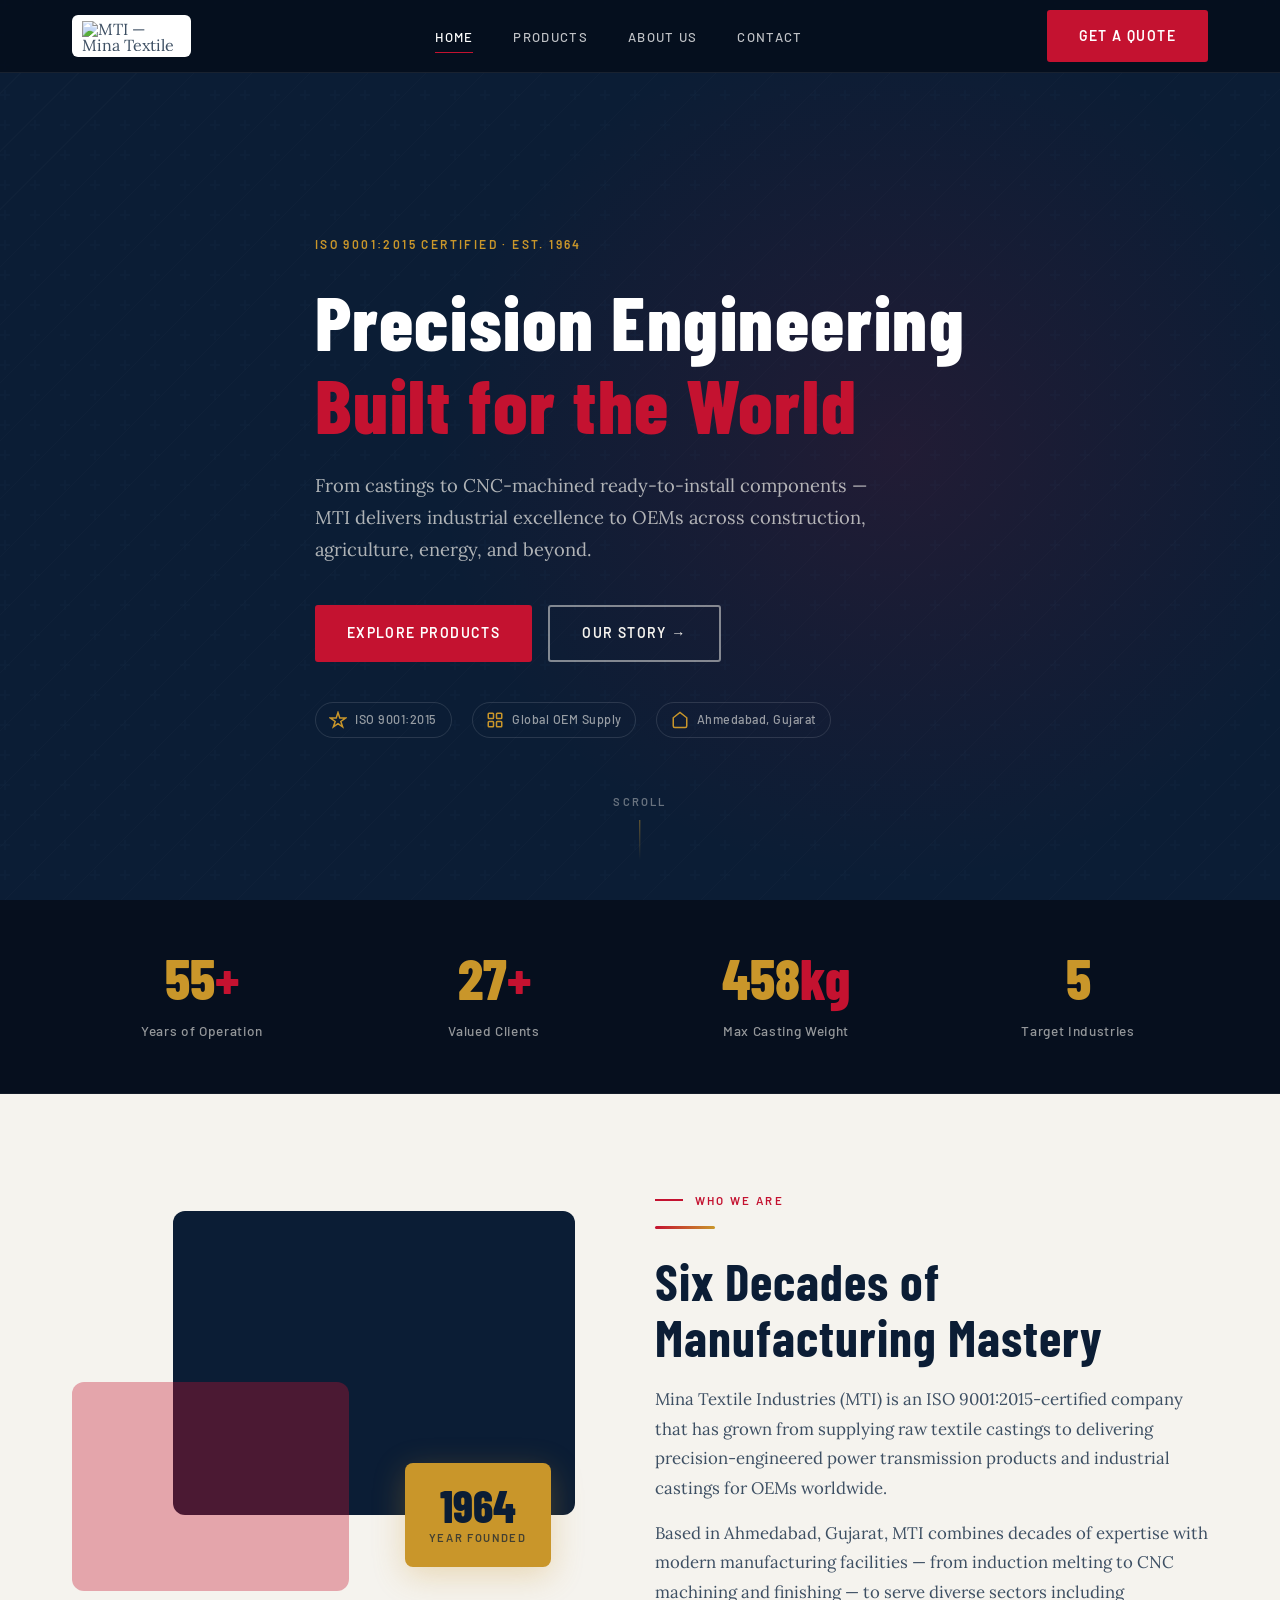
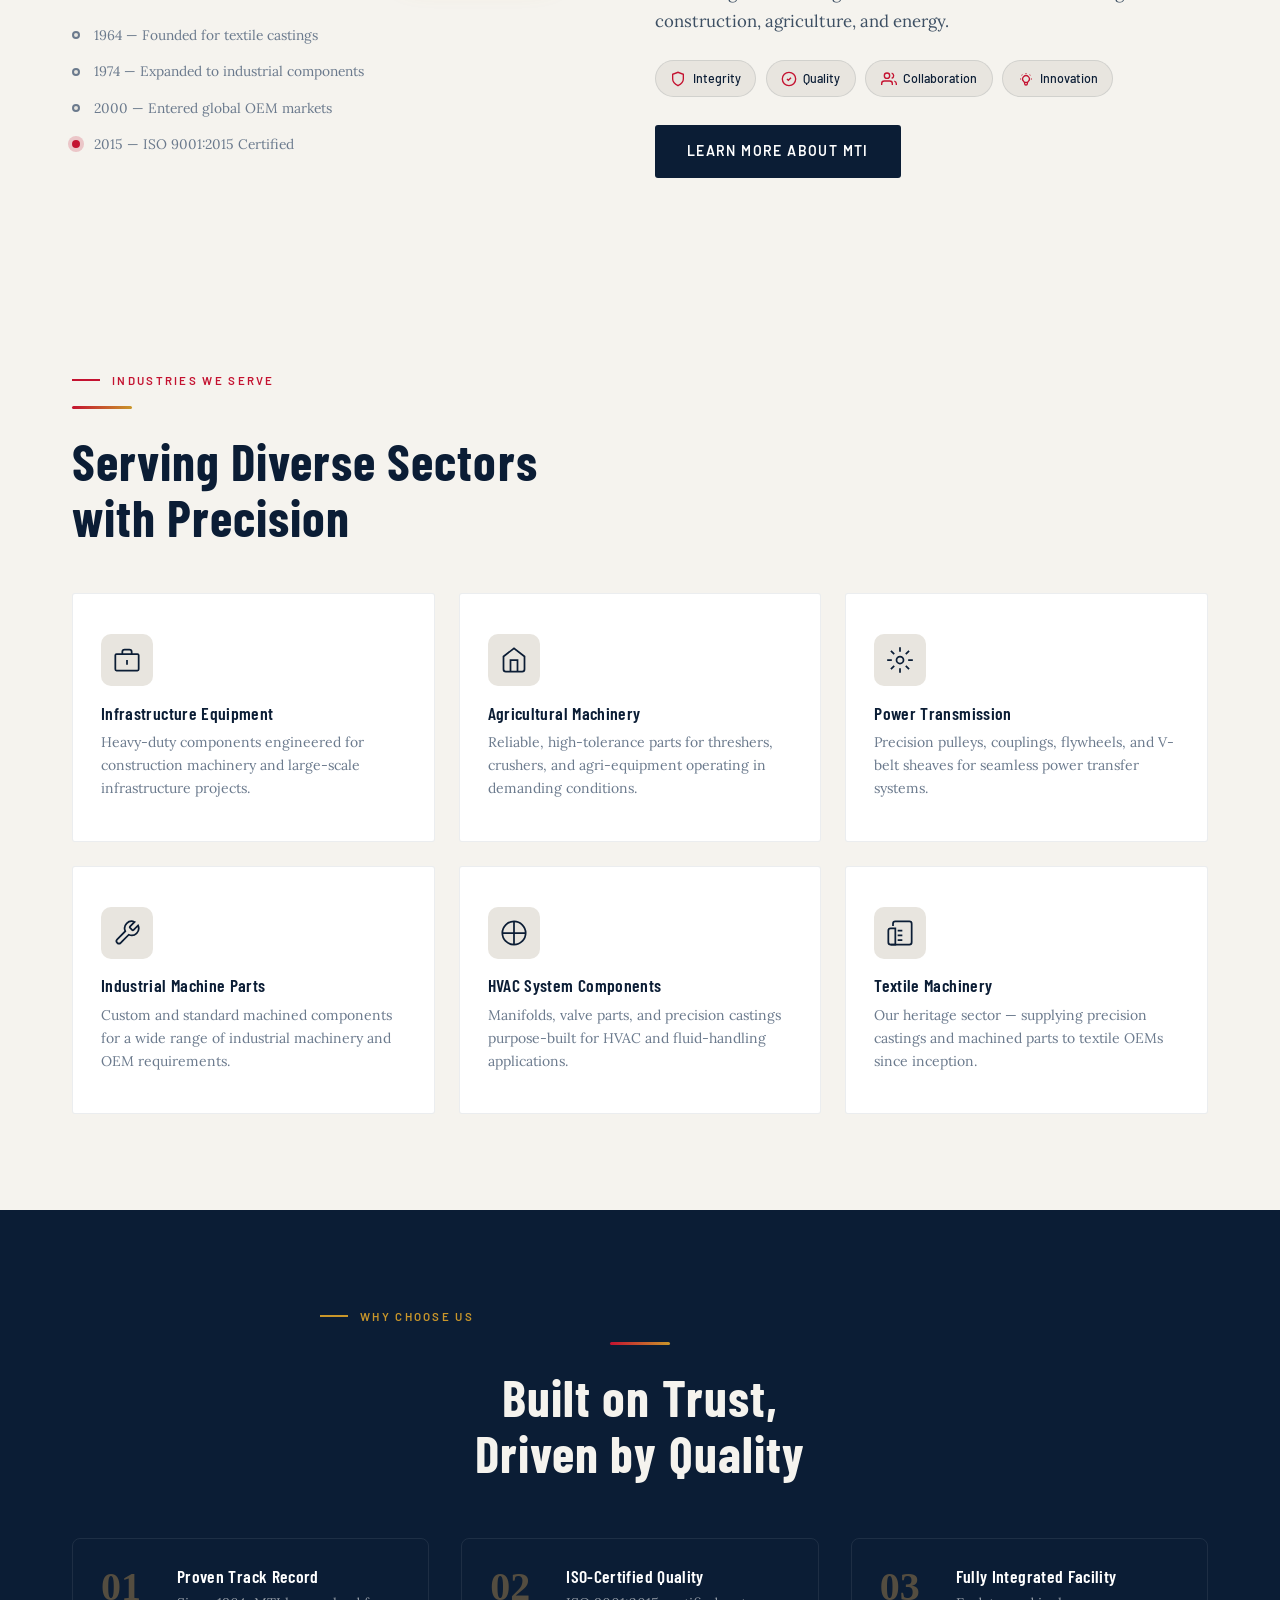
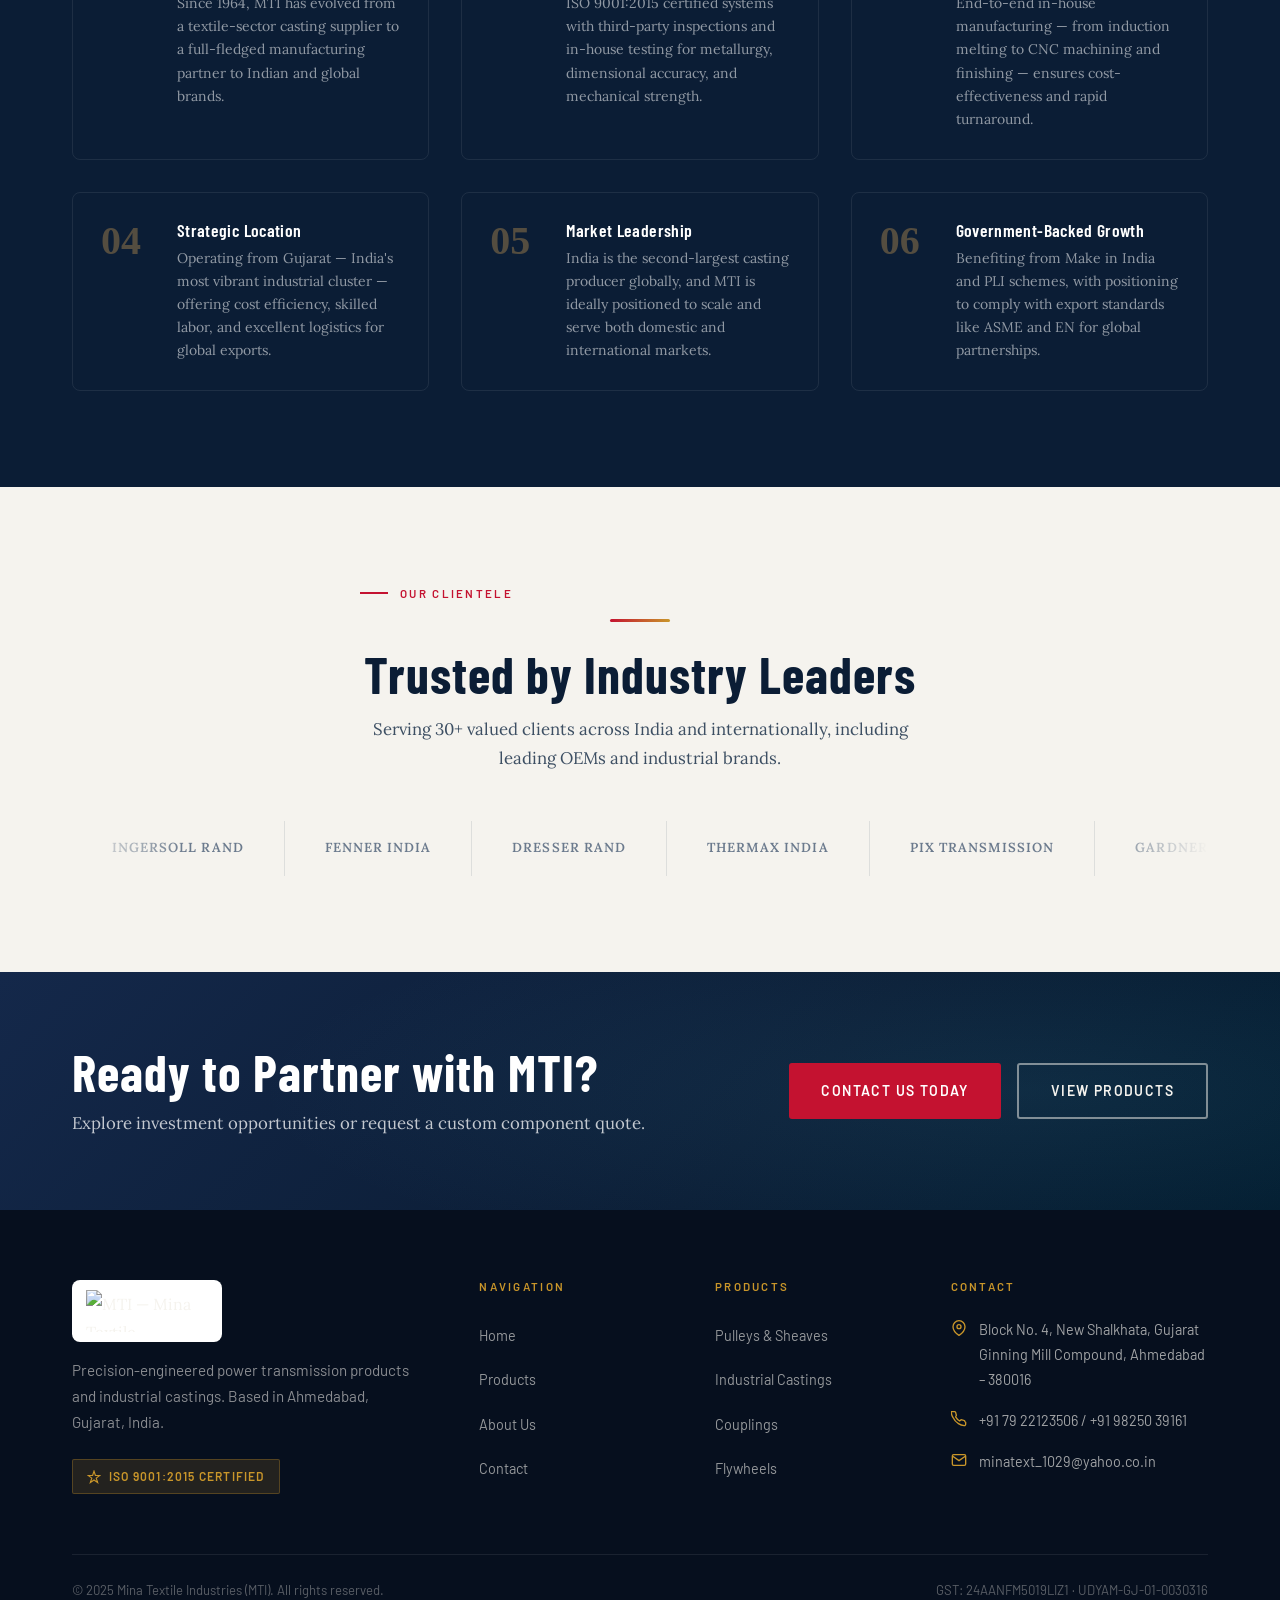
==== commit 657e8202: "Add files via upload" ====
--- a/index.html
+++ b/index.html
@@ -14,8 +14,7 @@
   <nav class="navbar" role="navigation" aria-label="Main">
     <div class="navbar__inner">
       <a href="index.html" class="navbar__logo">
-        <span class="logo-main">MTI</span>
-        <span class="logo-sub">Mina Textile Industries</span>
+        <img src="images/mina-logo-compact.png" alt="MTI — Mina Textile Industries" class="navbar__logo-img" width="702" height="212" />
       </a>
       <ul class="navbar__nav">
         <li><a href="index.html" class="active">Home</a></li>
@@ -304,8 +303,7 @@
     <div class="container">
       <div class="footer__grid">
         <div class="footer__brand">
-          <span class="logo-main">MTI</span>
-          <span class="logo-sub">Mina Textile Industries</span>
+          <img src="images/mina-logo-full.png" alt="MTI — Mina Textile Industries — Iron and Brass Founders" class="footer__brand-img" width="707" height="244" />
           <p>Precision-engineered power transmission products and industrial castings. Based in Ahmedabad, Gujarat, India.</p>
           <div class="iso-badge">
             <svg width="14" height="14" viewBox="0 0 24 24" fill="none" stroke="currentColor" stroke-width="2"><path d="M12 2l2.4 7.4H22l-6.2 4.5 2.4 7.4L12 17l-6.2 4.3 2.4-7.4L2 9.4h7.6z"/></svg>
--- a/css/styles.css
+++ b/css/styles.css
@@ -1,21 +1,26 @@
 /* ===========================
    MTI — Global Styles
    =========================== */
-@import url('https://fonts.googleapis.com/css2?family=Cormorant+Garamond:ital,wght@0,400;0,500;0,600;0,700;1,400;1,600&family=DM+Sans:wght@300;400;500;600&display=swap');
+@import url('https://fonts.googleapis.com/css2?family=Barlow+Condensed:wght@400;500;600;700;800&family=Lora:ital,wght@0,400;0,500;0,600;1,400&family=Barlow:wght@300;400;500&display=swap');
 
 :root {
-  --navy:     #052A47;
-  --navy-mid: #0A3F6E;
-  --steel:    #49A0C0;
-  --amber:    #FFBD59;
-  --white:    #FEFFFF;
-  --gray-dk:  #3D3D3D;
-  --gray-md:  #7A8A96;
-  --gray-lt:  #EEF3F7;
-  --shadow:   0 4px 24px rgba(5,42,71,.12);
-  --shadow-lg:0 12px 48px rgba(5,42,71,.18);
-  --radius:   6px;
-  --transition: .28s cubic-bezier(.4,0,.2,1);
+  --navy:     #0B1D35;
+  --navy-mid: #14284A;
+  --red:      #C41230;
+  --gold:     #C9962A;
+  --cream:    #F5F3EE;
+  --white:    #FFFFFF;
+  --gray-dk:  #3D4F63;
+  --gray-md:  #6B7A8D;
+  --gray-lt:  #E8E5DF;
+  --dark:     #060F1E;
+  --shadow:   0 4px 24px rgba(11,29,53,.12);
+  --shadow-lg:0 20px 50px rgba(11,29,53,.18);
+  --radius:   3px;
+  --transition: .35s cubic-bezier(.4,0,.2,1);
+  --font-display: 'Barlow Condensed', sans-serif;
+  --font-body: 'Lora', serif;
+  --font-ui: 'Barlow', sans-serif;
 }
 
 *,*::before,*::after { box-sizing: border-box; margin: 0; padding: 0; }
@@ -23,26 +28,28 @@
 html { scroll-behavior: smooth; font-size: 16px; }
 
 body {
-  font-family: 'DM Sans', sans-serif;
+  font-family: var(--font-body);
   color: var(--gray-dk);
-  background: var(--white);
-  line-height: 1.7;
+  background: var(--cream);
+  line-height: 1.75;
   -webkit-font-smoothing: antialiased;
 }
 
 /* ——— TYPOGRAPHY ——— */
 h1,h2,h3,h4,h5 {
-  font-family: 'Cormorant Garamond', serif;
+  font-family: var(--font-display);
   color: var(--navy);
-  line-height: 1.2;
-}
-
-h1 { font-size: clamp(2.4rem, 5vw, 4rem); font-weight: 700; }
-h2 { font-size: clamp(1.8rem, 3.5vw, 2.8rem); font-weight: 600; }
-h3 { font-size: clamp(1.2rem, 2.5vw, 1.6rem); font-weight: 600; }
+  line-height: 1.1;
+  font-weight: 700;
+  letter-spacing: .02em;
+}
+
+h1 { font-size: clamp(2.8rem, 6vw, 5.5rem); }
+h2 { font-size: clamp(2rem, 4vw, 3.2rem); }
+h3 { font-size: clamp(1.2rem, 2vw, 1.6rem); font-weight: 600; }
 h4 { font-size: 1.1rem; font-weight: 600; }
 
-p { font-size: .975rem; color: var(--gray-dk); }
+p { font-size: 1.05rem; color: var(--gray-dk); line-height: 1.75; }
 
 a { text-decoration: none; color: inherit; }
 
@@ -52,25 +59,37 @@
 
 /* ——— UTILITY ——— */
 .section { padding: 96px 0; }
-.section--dark { background: var(--navy); color: var(--white); }
-.section--dark h2, .section--dark h3 { color: var(--white); }
-.section--gray { background: var(--gray-lt); }
+.section--dark { background: var(--navy); color: var(--cream); }
+.section--dark h2, .section--dark h3 { color: var(--cream); }
+.section--dark p { color: rgba(245,243,238,.75); }
+.section--gray { background: var(--cream); }
 
 .section-label {
-  font-family: 'DM Sans', sans-serif;
+  font-family: var(--font-ui);
   font-size: .72rem;
   font-weight: 600;
-  letter-spacing: .18em;
-  text-transform: uppercase;
-  color: var(--steel);
-  margin-bottom: .75rem;
-  display: block;
-}
-.section--dark .section-label { color: var(--amber); }
+  letter-spacing: .2em;
+  text-transform: uppercase;
+  color: var(--red);
+  margin-bottom: 1rem;
+  display: flex;
+  align-items: center;
+  gap: .75rem;
+}
+.section-label::before {
+  content: '';
+  display: inline-block;
+  width: 28px;
+  height: 2px;
+  background: var(--red);
+  flex-shrink: 0;
+}
+.section--dark .section-label { color: var(--gold); }
+.section--dark .section-label::before { background: var(--gold); }
 
 .amber-bar {
-  width: 48px; height: 3px;
-  background: var(--amber);
+  width: 60px; height: 3px;
+  background: linear-gradient(90deg, var(--red), var(--gold));
   margin-bottom: 1.5rem;
   border-radius: 2px;
 }
@@ -78,44 +97,57 @@
 .btn {
   display: inline-flex;
   align-items: center;
-  gap: .5rem;
-  padding: .8rem 1.8rem;
+  gap: .6rem;
+  padding: 14px 32px;
   border-radius: var(--radius);
-  font-family: 'DM Sans', sans-serif;
+  font-family: var(--font-ui);
   font-size: .875rem;
-  font-weight: 500;
+  font-weight: 600;
   cursor: pointer;
   border: none;
   transition: var(--transition);
-  letter-spacing: .04em;
+  letter-spacing: .1em;
+  text-transform: uppercase;
 }
 
 .btn-primary {
-  background: var(--amber);
-  color: var(--navy);
-}
-.btn-primary:hover { background: #f5ad3e; transform: translateY(-2px); box-shadow: 0 6px 20px rgba(255,189,89,.35); }
+  background: var(--red);
+  color: var(--white);
+}
+.btn-primary:hover { 
+  background: #A50F27; 
+  transform: translateY(-2px); 
+  box-shadow: 0 12px 28px rgba(196,18,48,.35); 
+}
 
 .btn-outline {
-  border: 1.5px solid var(--white);
-  color: var(--white);
+  border: 2px solid rgba(245,243,238,.5);
+  color: var(--cream);
   background: transparent;
 }
-.btn-outline:hover { background: rgba(255,255,255,.1); transform: translateY(-2px); }
+.btn-outline:hover { 
+  background: rgba(245,243,238,.1); 
+  border-color: var(--cream);
+  transform: translateY(-2px); 
+}
 
 .btn-navy {
   background: var(--navy);
   color: var(--white);
 }
-.btn-navy:hover { background: var(--navy-mid); transform: translateY(-2px); box-shadow: var(--shadow); }
+.btn-navy:hover { 
+  background: var(--navy-mid); 
+  transform: translateY(-2px); 
+  box-shadow: var(--shadow); 
+}
 
 /* ——— NAVBAR ——— */
 .navbar {
   position: fixed; top: 0; left: 0; right: 0; z-index: 1000;
-  background: rgba(5,42,71,.97);
+  background: rgba(6,15,30,.95);
   backdrop-filter: blur(12px);
   -webkit-backdrop-filter: blur(12px);
-  border-bottom: 1px solid rgba(73,160,192,.15);
+  border-bottom: 1px solid rgba(255,255,255,.08);
   transition: var(--transition);
 }
 
@@ -130,44 +162,60 @@
 }
 
 .navbar__logo {
-  display: flex; flex-direction: column;
-  line-height: 1.1;
+  display: flex; align-items: center;
+  line-height: 1;
 }
 .navbar__logo .logo-main {
-  font-family: 'Cormorant Garamond', serif;
+  font-family: var(--font-display);
   font-size: 1.5rem;
-  font-weight: 700;
+  font-weight: 800;
   color: var(--white);
-  letter-spacing: .03em;
+  letter-spacing: .05em;
 }
 .navbar__logo .logo-sub {
-  font-size: .62rem;
+  font-family: var(--font-ui);
+  font-size: .6rem;
   font-weight: 500;
-  letter-spacing: .18em;
-  text-transform: uppercase;
-  color: var(--amber);
-}
+  letter-spacing: .2em;
+  text-transform: uppercase;
+  color: var(--gold);
+  margin-top: 2px;
+}
+
+.navbar__logo-img {
+  display: block;
+  height: 42px;
+  width: auto;
+  max-width: none;
+  background: var(--white);
+  border-radius: 6px;
+  padding: 6px 10px;
+  transition: var(--transition);
+}
+.navbar__logo:hover .navbar__logo-img { transform: translateY(-1px); }
 
 .navbar__nav {
   display: flex;
-  gap: 2rem;
+  gap: 2.5rem;
   list-style: none;
 }
 
 .navbar__nav a {
-  font-size: .875rem;
+  font-family: var(--font-ui);
+  font-size: .82rem;
   font-weight: 500;
-  color: rgba(255,255,255,.8);
-  letter-spacing: .04em;
+  color: rgba(255,255,255,.75);
+  letter-spacing: .1em;
+  text-transform: uppercase;
   padding: .25rem 0;
   position: relative;
   transition: var(--transition);
 }
 .navbar__nav a::after {
   content: '';
-  position: absolute; bottom: -2px; left: 0; right: 0;
-  height: 1.5px;
-  background: var(--amber);
+  position: absolute; bottom: -4px; left: 0; right: 0;
+  height: 1px;
+  background: var(--red);
   transform: scaleX(0);
   transform-origin: left;
   transition: transform var(--transition);
@@ -193,70 +241,93 @@
 
 /* ——— FOOTER ——— */
 .footer {
-  background: #021B2E;
-  color: rgba(255,255,255,.7);
-  padding: 64px 0 0;
+  background: var(--dark);
+  color: var(--cream);
+  padding: 70px 0 0;
 }
 
 .footer__grid {
   display: grid;
   grid-template-columns: 2fr 1fr 1fr 1.5fr;
-  gap: 3rem;
-  padding-bottom: 48px;
+  gap: 4rem;
+  padding-bottom: 60px;
   border-bottom: 1px solid rgba(255,255,255,.08);
 }
 
 .footer__brand .logo-main {
-  font-family: 'Cormorant Garamond', serif;
-  font-size: 1.6rem; font-weight: 700;
-  color: var(--white);
+  font-family: var(--font-display);
+  font-size: 1.8rem; font-weight: 800;
+  color: var(--white); letter-spacing: .05em;
 }
 .footer__brand .logo-sub {
-  font-size: .62rem; letter-spacing: .2em;
-  text-transform: uppercase; color: var(--amber);
+  font-family: var(--font-ui);
+  font-size: .6rem; letter-spacing: .2em;
+  text-transform: uppercase; color: var(--gold);
   margin-bottom: 1rem; display: block;
 }
-.footer__brand p { font-size: .875rem; line-height: 1.65; color: rgba(255,255,255,.6); }
+
+.footer__brand-img {
+  display: block;
+  height: 62px;
+  width: auto;
+  max-width: 100%;
+  background: var(--white);
+  border-radius: 8px;
+  padding: 10px 14px;
+  margin-bottom: 1rem;
+}
+.footer__brand p { 
+  font-family: var(--font-ui);
+  font-size: .95rem; line-height: 1.7; 
+  color: rgba(245,243,238,.55); 
+  margin-top: 1rem;
+}
 
 .footer__col h5 {
-  font-family: 'DM Sans', sans-serif;
-  font-size: .75rem; font-weight: 600;
-  letter-spacing: .15em; text-transform: uppercase;
-  color: var(--amber); margin-bottom: 1.25rem;
+  font-family: var(--font-ui);
+  font-size: .72rem; font-weight: 600;
+  letter-spacing: .2em; text-transform: uppercase;
+  color: var(--gold); margin-bottom: 1.5rem;
 }
 
 .footer__col ul { list-style: none; }
-.footer__col ul li { margin-bottom: .6rem; }
+.footer__col ul li { margin-bottom: .4rem; }
 .footer__col ul a {
-  font-size: .875rem; color: rgba(255,255,255,.6);
-  transition: var(--transition);
-}
-.footer__col ul a:hover { color: var(--white); padding-left: 4px; }
+  font-family: var(--font-ui);
+  font-size: .9rem; color: rgba(245,243,238,.6);
+  padding: .4rem 0; display: block;
+  transition: var(--transition);
+}
+.footer__col ul a:hover { color: var(--cream); }
 
 .footer__contact-item {
   display: flex; gap: .75rem;
-  margin-bottom: .85rem;
-  font-size: .86rem; color: rgba(255,255,255,.6);
-}
-.footer__contact-item svg { flex-shrink: 0; margin-top: 3px; color: var(--steel); }
+  margin-bottom: 1rem;
+  font-family: var(--font-ui);
+  font-size: .9rem; color: rgba(245,243,238,.65);
+  align-items: flex-start;
+}
+.footer__contact-item svg { flex-shrink: 0; margin-top: 3px; color: var(--gold); }
 
 .footer__bottom {
   display: flex; justify-content: space-between; align-items: center;
-  padding: 1.25rem 0;
-  font-size: .8rem; color: rgba(255,255,255,.4);
+  padding: 1.5rem 0;
+  font-family: var(--font-ui);
+  font-size: .82rem; color: rgba(245,243,238,.35);
   flex-wrap: wrap; gap: .5rem;
 }
 
 .iso-badge {
   display: inline-flex; align-items: center; gap: .5rem;
-  background: rgba(73,160,192,.15);
-  border: 1px solid rgba(73,160,192,.3);
-  border-radius: 4px;
-  padding: .35rem .75rem;
-  font-size: .72rem; font-weight: 600;
-  letter-spacing: .08em; color: var(--steel);
-  text-transform: uppercase;
-  margin-top: 1rem;
+  background: rgba(201,150,42,.15);
+  border: 1px solid rgba(201,150,42,.3);
+  border-radius: 2px;
+  padding: 6px 14px;
+  font-family: var(--font-ui);
+  font-size: .75rem; font-weight: 600;
+  letter-spacing: .1em; color: var(--gold);
+  text-transform: uppercase;
+  margin-top: 1.5rem;
 }
 
 /* ——— FADE-IN ANIMATION ——— */
@@ -283,4 +354,6 @@
   .hamburger { display: flex; }
   .footer__grid { grid-template-columns: 1fr; }
   .footer__bottom { flex-direction: column; text-align: center; }
+  .navbar__logo-img { height: 34px; padding: 5px 8px; }
+  .footer__brand-img { height: 52px; }
 }
--- a/css/home.css
+++ b/css/home.css
@@ -9,14 +9,14 @@
   display: flex; align-items: center;
   overflow: hidden;
   padding-top: 72px;
+  background: var(--navy);
 }
 
 .hero__bg {
   position: absolute; inset: 0;
   background:
-    radial-gradient(ellipse 80% 60% at 70% 50%, rgba(73,160,192,.12) 0%, transparent 60%),
-    radial-gradient(ellipse 60% 80% at 20% 80%, rgba(255,189,89,.07) 0%, transparent 50%),
-    var(--navy);
+    radial-gradient(ellipse 60% 80% at 70% 50%, rgba(196,18,48,.12) 0%, transparent 60%),
+    repeating-linear-gradient(-45deg, transparent, transparent 40px, rgba(255,255,255,.015) 40px, rgba(255,255,255,.015) 41px);
 }
 
 .hero__overlay {
@@ -32,25 +32,26 @@
 }
 
 .hero__eyebrow {
+  font-family: var(--font-ui);
   font-size: .75rem; font-weight: 600;
   letter-spacing: .2em; text-transform: uppercase;
-  color: var(--amber); margin-bottom: 1.5rem;
+  color: var(--gold); margin-bottom: 1.5rem;
 }
 
 .hero__title {
   color: var(--white);
-  font-size: clamp(2.8rem, 6vw, 4.8rem);
+  font-size: clamp(2.8rem, 6vw, 5.5rem);
   line-height: 1.08;
-  font-weight: 700;
+  font-weight: 800;
 }
 .hero__title em {
-  font-style: italic; color: var(--steel);
+  font-style: normal; color: var(--red);
 }
 
 .hero__sub {
-  color: rgba(255,255,255,.75);
-  font-size: 1.05rem; line-height: 1.75;
-  margin: 1.5rem 0 2rem;
+  color: rgba(245,243,238,.7);
+  font-size: 1.15rem; line-height: 1.75;
+  margin: 1.5rem 0 2.5rem;
   max-width: 560px;
 }
 
@@ -62,66 +63,69 @@
 
 .hero__badge {
   display: inline-flex; align-items: center; gap: .5rem;
+  font-family: var(--font-ui);
   font-size: .78rem; font-weight: 500;
-  color: rgba(255,255,255,.6);
+  color: rgba(245,243,238,.6);
   letter-spacing: .04em;
   padding: .4rem .85rem;
   border: 1px solid rgba(255,255,255,.12);
   border-radius: 20px;
 }
-.hero__badge svg { color: var(--steel); }
+.hero__badge svg { color: var(--gold); }
 
 .hero__scroll {
   position: absolute; bottom: 2.5rem; left: 50%; transform: translateX(-50%);
   display: flex; flex-direction: column; align-items: center; gap: .5rem;
-  font-size: .68rem; font-weight: 600; letter-spacing: .15em;
-  text-transform: uppercase; color: rgba(255,255,255,.4);
+  font-family: var(--font-ui);
+  font-size: .7rem; font-weight: 600; letter-spacing: .2em;
+  text-transform: uppercase; color: rgba(245,243,238,.4);
+  animation: bounce 2.5s ease-in-out infinite;
+}
+@keyframes bounce {
+  0%, 100% { transform: translateX(-50%) translateY(0); }
+  50% { transform: translateX(-50%) translateY(8px); }
 }
 .hero__scroll-line {
   width: 1px; height: 40px;
-  background: linear-gradient(to bottom, rgba(73,160,192,.6), transparent);
-  animation: scrollPulse 2s ease-in-out infinite;
-}
-@keyframes scrollPulse {
-  0%,100% { transform: scaleY(1); opacity: 1; }
-  50% { transform: scaleY(.5); opacity: .4; }
+  background: linear-gradient(to bottom, rgba(201,150,42,.6), transparent);
 }
 
 /* STATS BAND */
 .stats-band {
-  background: var(--white);
-  border-bottom: 1px solid rgba(5,42,71,.06);
-  padding: 0;
+  background: var(--dark);
+  border-bottom: 1px solid rgba(255,255,255,.05);
+  padding: 50px 0;
 }
 
 .stats-band__grid {
   display: grid;
   grid-template-columns: repeat(4, 1fr);
-  border-left: 1px solid rgba(5,42,71,.08);
+  gap: 2rem;
+  text-align: center;
 }
 
 .stat-card {
   display: flex; flex-direction: column;
   align-items: center;
-  padding: 2.5rem 1rem;
-  border-right: 1px solid rgba(5,42,71,.08);
-  border-bottom: 3px solid transparent;
+  padding: 0;
   transition: var(--transition);
   text-align: center;
 }
-.stat-card:hover { border-bottom-color: var(--amber); }
 
 .stat-card__num {
-  font-family: 'Cormorant Garamond', serif;
-  font-size: 3rem; font-weight: 700;
-  color: var(--navy); line-height: 1;
-  margin-bottom: .5rem;
-}
+  font-family: var(--font-display);
+  font-size: 3.5rem; font-weight: 800;
+  color: var(--red); line-height: 1;
+  margin-bottom: .4rem;
+}
+.stat-card__num span { color: var(--gold); }
 
 .stat-card__label {
-  font-size: .78rem; font-weight: 500;
-  letter-spacing: .1em; text-transform: uppercase;
-  color: var(--gray-md);
+  font-family: var(--font-ui);
+  font-size: .85rem; font-weight: 500;
+  letter-spacing: .05em;
+  color: rgba(245,243,238,.6);
+  margin-top: .4rem;
 }
 
 /* ABOUT SNAPSHOT */
@@ -144,7 +148,7 @@
 }
 .geo2 {
   width: 55%; height: 55%;
-  background: var(--steel);
+  background: var(--red);
   bottom: 0; left: 0;
   opacity: .35;
 }
@@ -152,18 +156,19 @@
 .about-snap__inner-card {
   position: absolute;
   bottom: 1.5rem; right: 1.5rem;
-  background: var(--amber);
+  background: var(--gold);
   padding: 1.25rem 1.5rem;
   border-radius: 8px;
   text-align: center;
-  box-shadow: 0 8px 32px rgba(255,189,89,.3);
+  box-shadow: 0 8px 32px rgba(201,150,42,.3);
 }
 .inner-card__year {
-  font-family: 'Cormorant Garamond', serif;
-  font-size: 2.8rem; font-weight: 700;
+  font-family: var(--font-display);
+  font-size: 2.8rem; font-weight: 800;
   color: var(--navy); line-height: 1;
 }
 .inner-card__label {
+  font-family: var(--font-ui);
   font-size: .7rem; font-weight: 600;
   letter-spacing: .15em; text-transform: uppercase;
   color: var(--navy); opacity: .7;
@@ -182,8 +187,8 @@
   flex-shrink: 0;
 }
 .tl-dot.active {
-  background: var(--amber); border-color: var(--amber);
-  box-shadow: 0 0 0 4px rgba(255,189,89,.2);
+  background: var(--red); border-color: var(--red);
+  box-shadow: 0 0 0 4px rgba(196,18,48,.2);
 }
 
 .about-snap__values {
@@ -193,19 +198,20 @@
 
 .value-chip {
   display: inline-flex; align-items: center; gap: .4rem;
+  font-family: var(--font-ui);
   font-size: .78rem; font-weight: 500;
   color: var(--navy);
   padding: .4rem .9rem;
   background: var(--gray-lt);
   border-radius: 20px;
-  border: 1px solid rgba(5,42,71,.1);
+  border: 1px solid rgba(11,29,53,.1);
   transition: var(--transition);
 }
 .value-chip:hover {
   background: var(--navy); color: var(--white);
 }
-.value-chip svg { color: var(--steel); }
-.value-chip:hover svg { color: var(--amber); }
+.value-chip svg { color: var(--red); }
+.value-chip:hover svg { color: var(--gold); }
 
 /* MARKETS */
 .section-header { margin-bottom: 3rem; }
@@ -218,25 +224,24 @@
 
 .market-card {
   background: var(--white);
-  border: 1px solid rgba(5,42,71,.08);
-  border-radius: 10px;
-  padding: 1.75rem;
+  border: 1px solid rgba(11,29,53,.08);
+  border-radius: var(--radius);
+  padding: 2.5rem 1.75rem;
   transition: var(--transition);
   position: relative; overflow: hidden;
 }
 .market-card::before {
   content: '';
-  position: absolute; bottom: 0; left: 0; right: 0; height: 3px;
-  background: linear-gradient(90deg, var(--steel), var(--amber));
-  transform: scaleX(0); transform-origin: left;
-  transition: transform var(--transition);
+  position: absolute; top: 0; left: 0; width: 4px; height: 0;
+  background: var(--red);
+  transition: height .4s ease;
 }
 .market-card:hover {
-  transform: translateY(-4px);
-  box-shadow: var(--shadow-lg);
+  transform: translateY(-6px);
+  box-shadow: 0 20px 50px rgba(11,29,53,.1);
   border-color: transparent;
 }
-.market-card:hover::before { transform: scaleX(1); }
+.market-card:hover::before { height: 100%; }
 
 .market-card__icon {
   width: 52px; height: 52px;
@@ -244,11 +249,11 @@
   border-radius: 10px;
   display: flex; align-items: center; justify-content: center;
   margin-bottom: 1.1rem;
-  color: var(--steel);
+  color: var(--navy);
   transition: var(--transition);
 }
 .market-card:hover .market-card__icon {
-  background: var(--navy); color: var(--amber);
+  background: var(--navy); color: var(--gold);
 }
 
 .market-card h4 { margin-bottom: .5rem; }
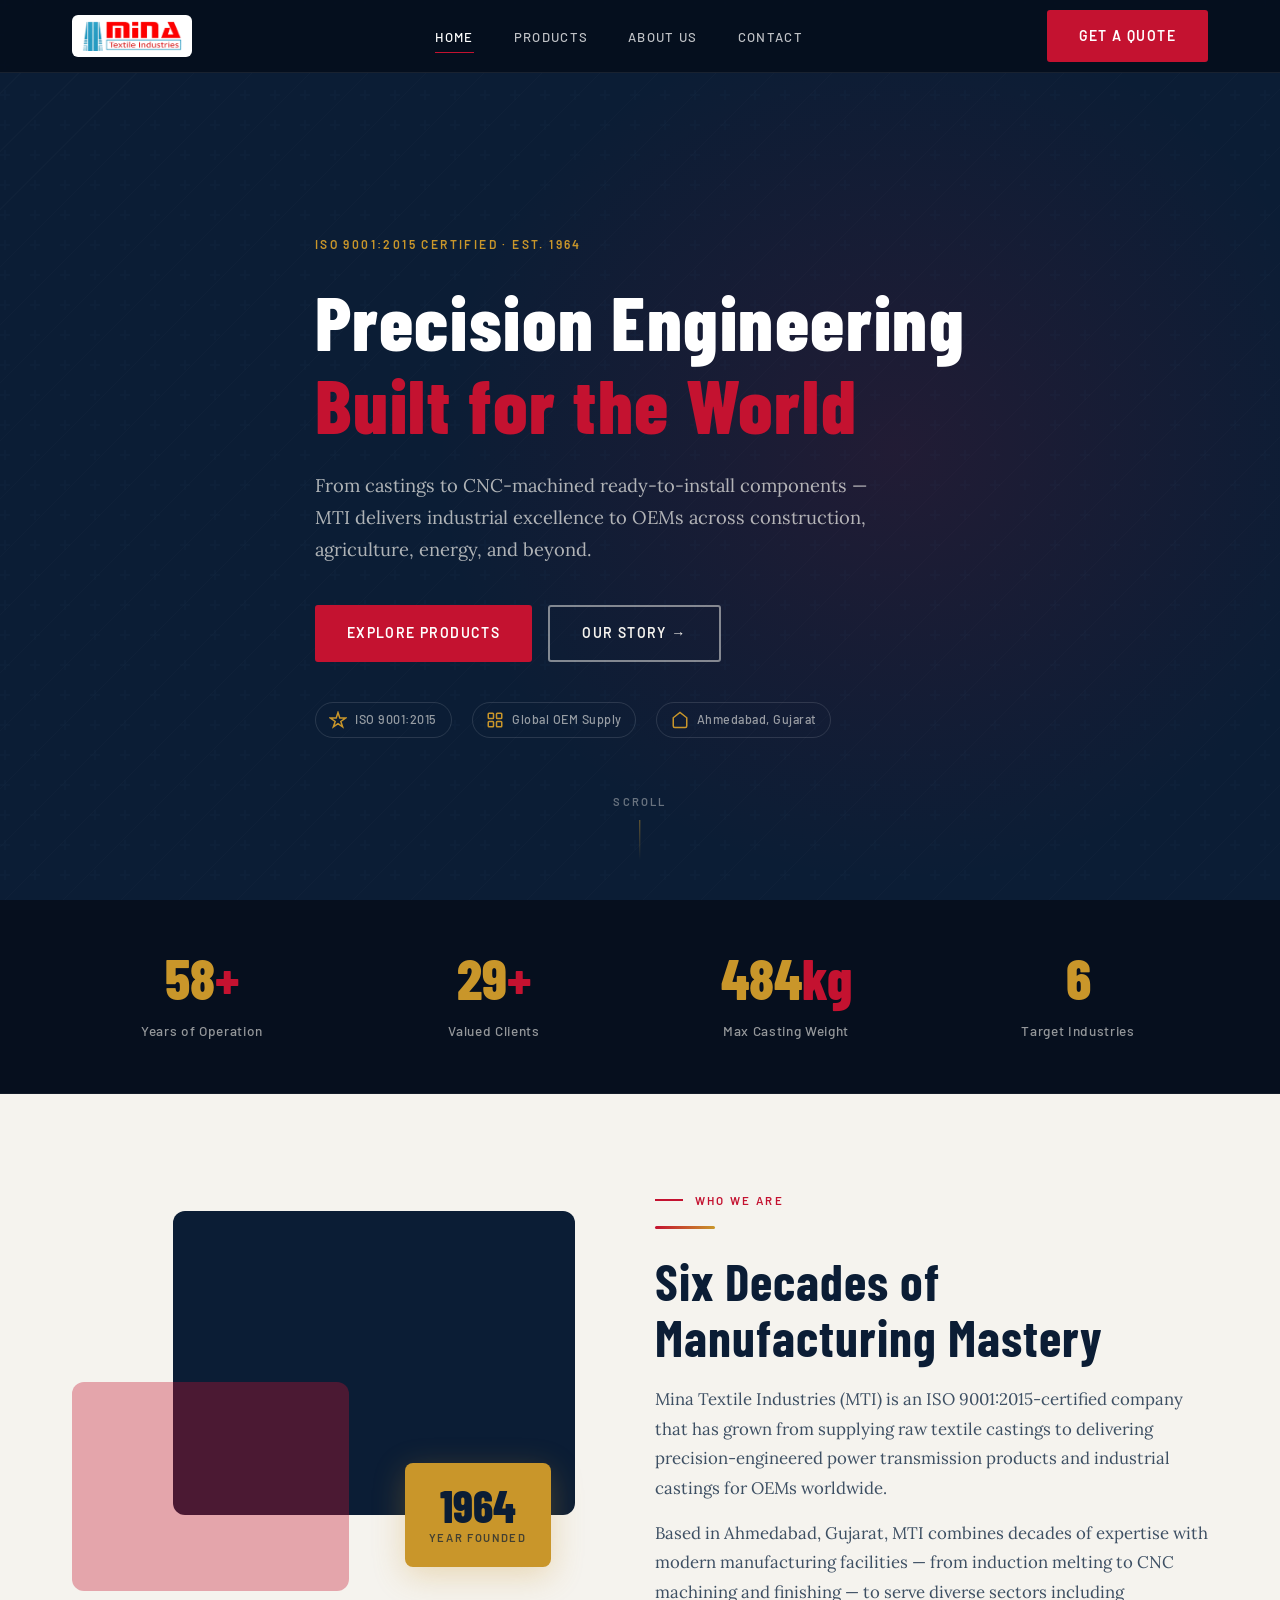
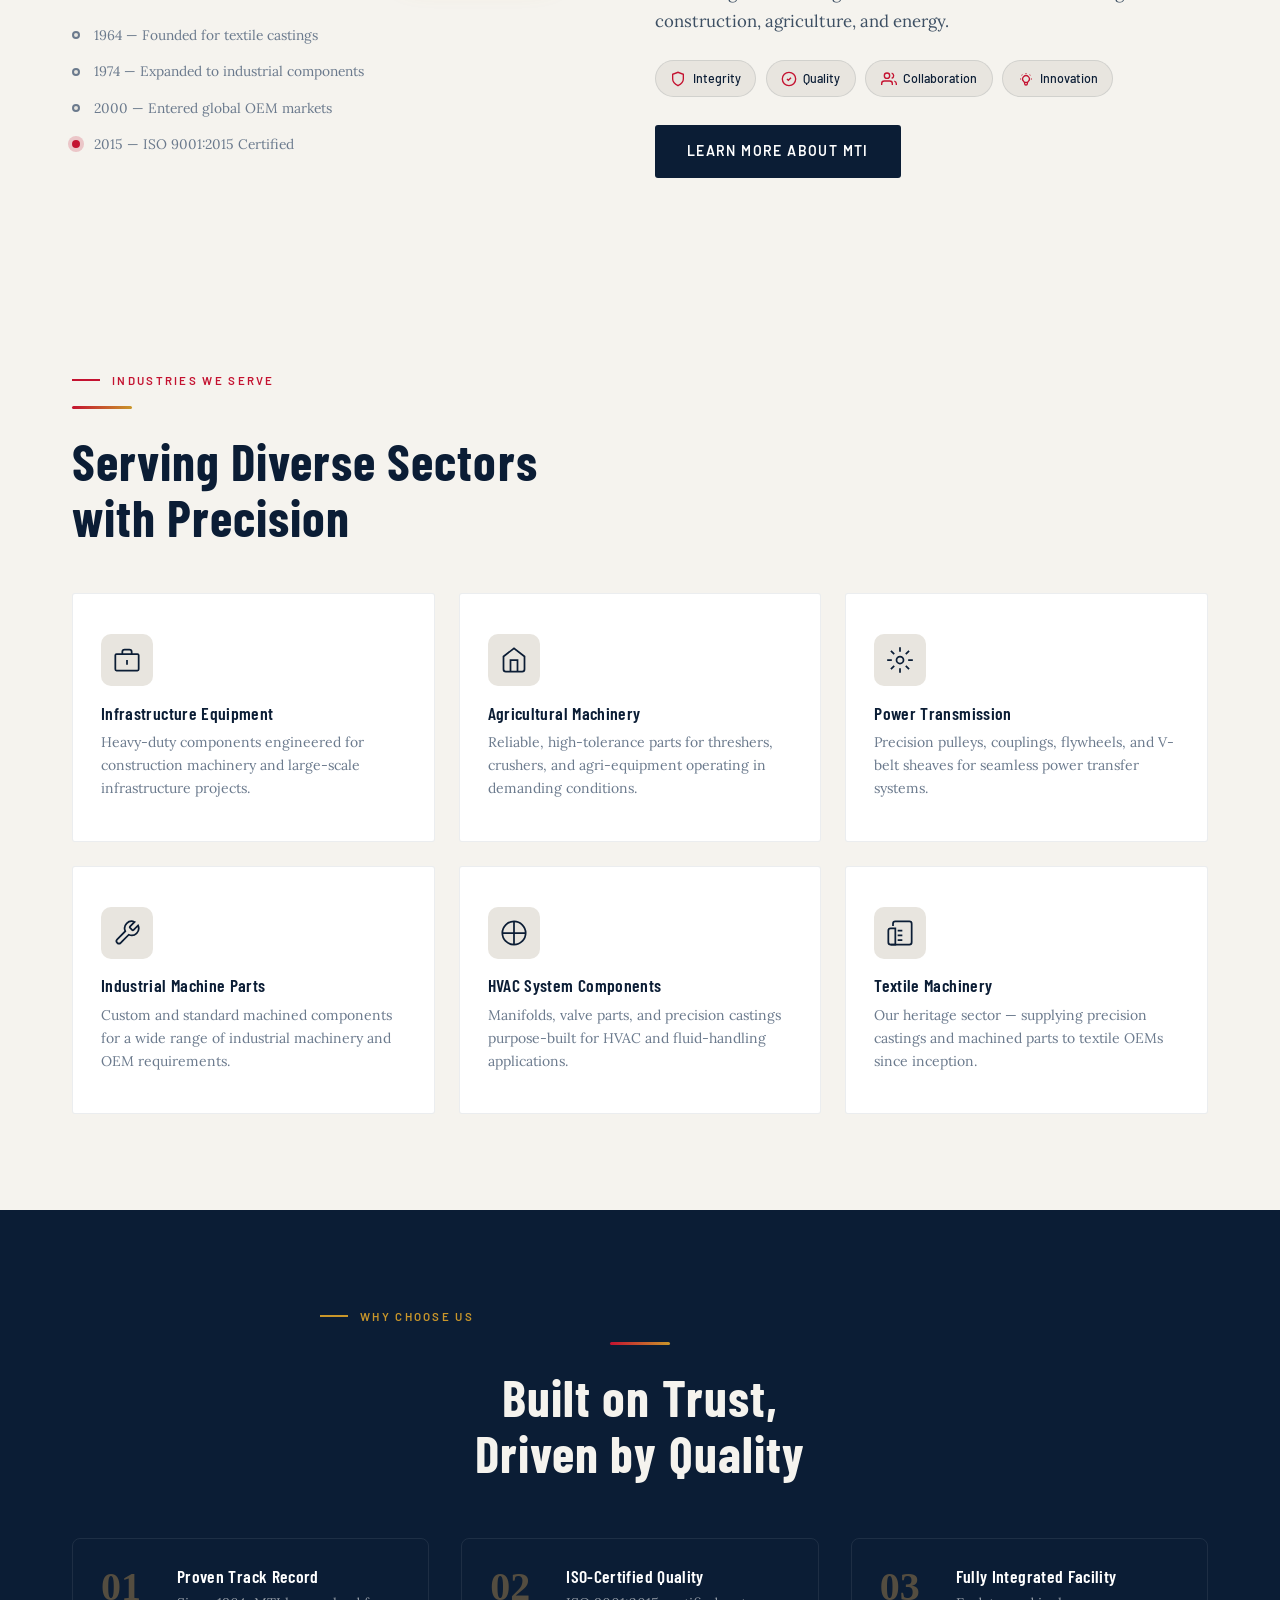
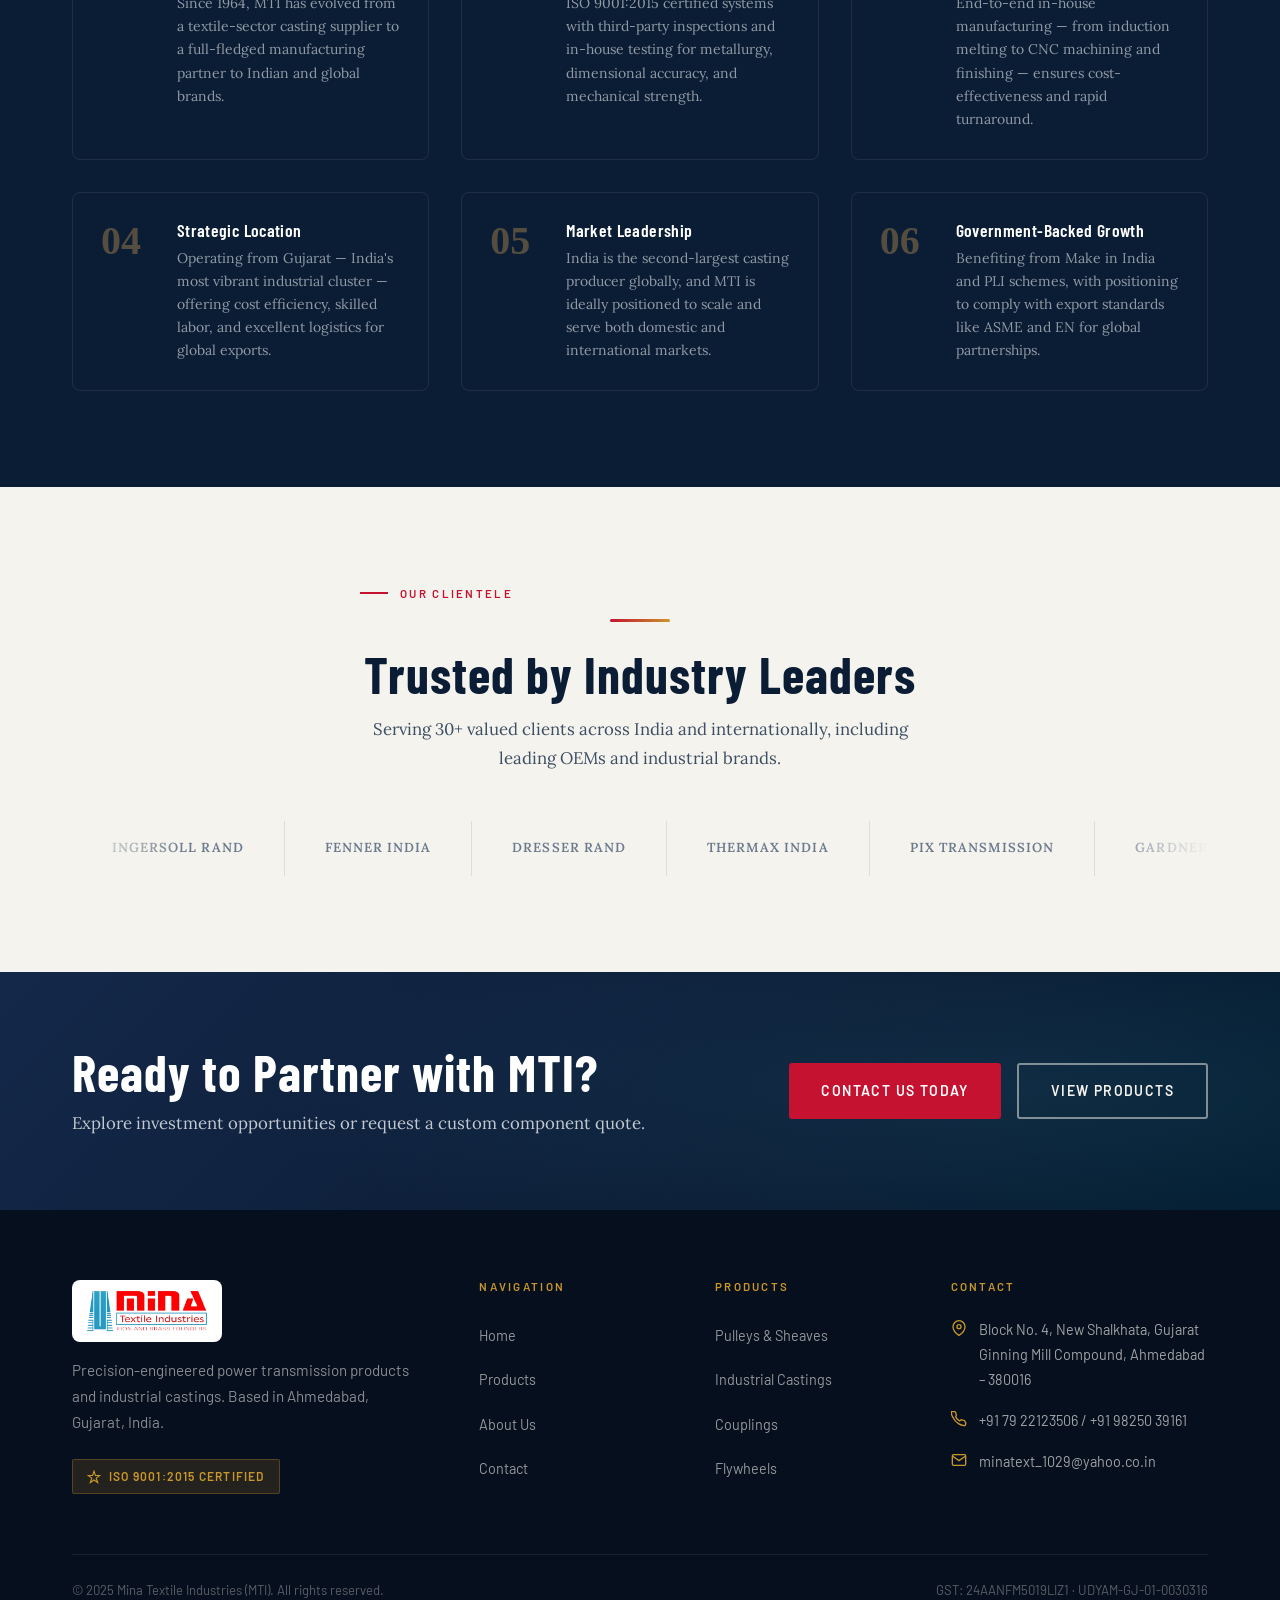
==== commit 3f0f729b: "Add files via upload" ====
--- a/index.html
+++ b/index.html
@@ -14,7 +14,7 @@
   <nav class="navbar" role="navigation" aria-label="Main">
     <div class="navbar__inner">
       <a href="index.html" class="navbar__logo">
-        <img src="images/mina-logo-compact.png" alt="MTI — Mina Textile Industries" class="navbar__logo-img" width="702" height="212" />
+        <img src="images/mina-logo-compact.png" alt="MTI — Mina Textile Industries" class="navbar__logo-img" width="910" height="274" />
       </a>
       <ul class="navbar__nav">
         <li><a href="index.html" class="active">Home</a></li>
@@ -303,7 +303,7 @@
     <div class="container">
       <div class="footer__grid">
         <div class="footer__brand">
-          <img src="images/mina-logo-full.png" alt="MTI — Mina Textile Industries — Iron and Brass Founders" class="footer__brand-img" width="707" height="244" />
+          <img src="images/mina-logo-full.png" alt="MTI — Mina Textile Industries — Iron and Brass Founders" class="footer__brand-img" width="851" height="293" />
           <p>Precision-engineered power transmission products and industrial castings. Based in Ahmedabad, Gujarat, India.</p>
           <div class="iso-badge">
             <svg width="14" height="14" viewBox="0 0 24 24" fill="none" stroke="currentColor" stroke-width="2"><path d="M12 2l2.4 7.4H22l-6.2 4.5 2.4 7.4L12 17l-6.2 4.3 2.4-7.4L2 9.4h7.6z"/></svg>
